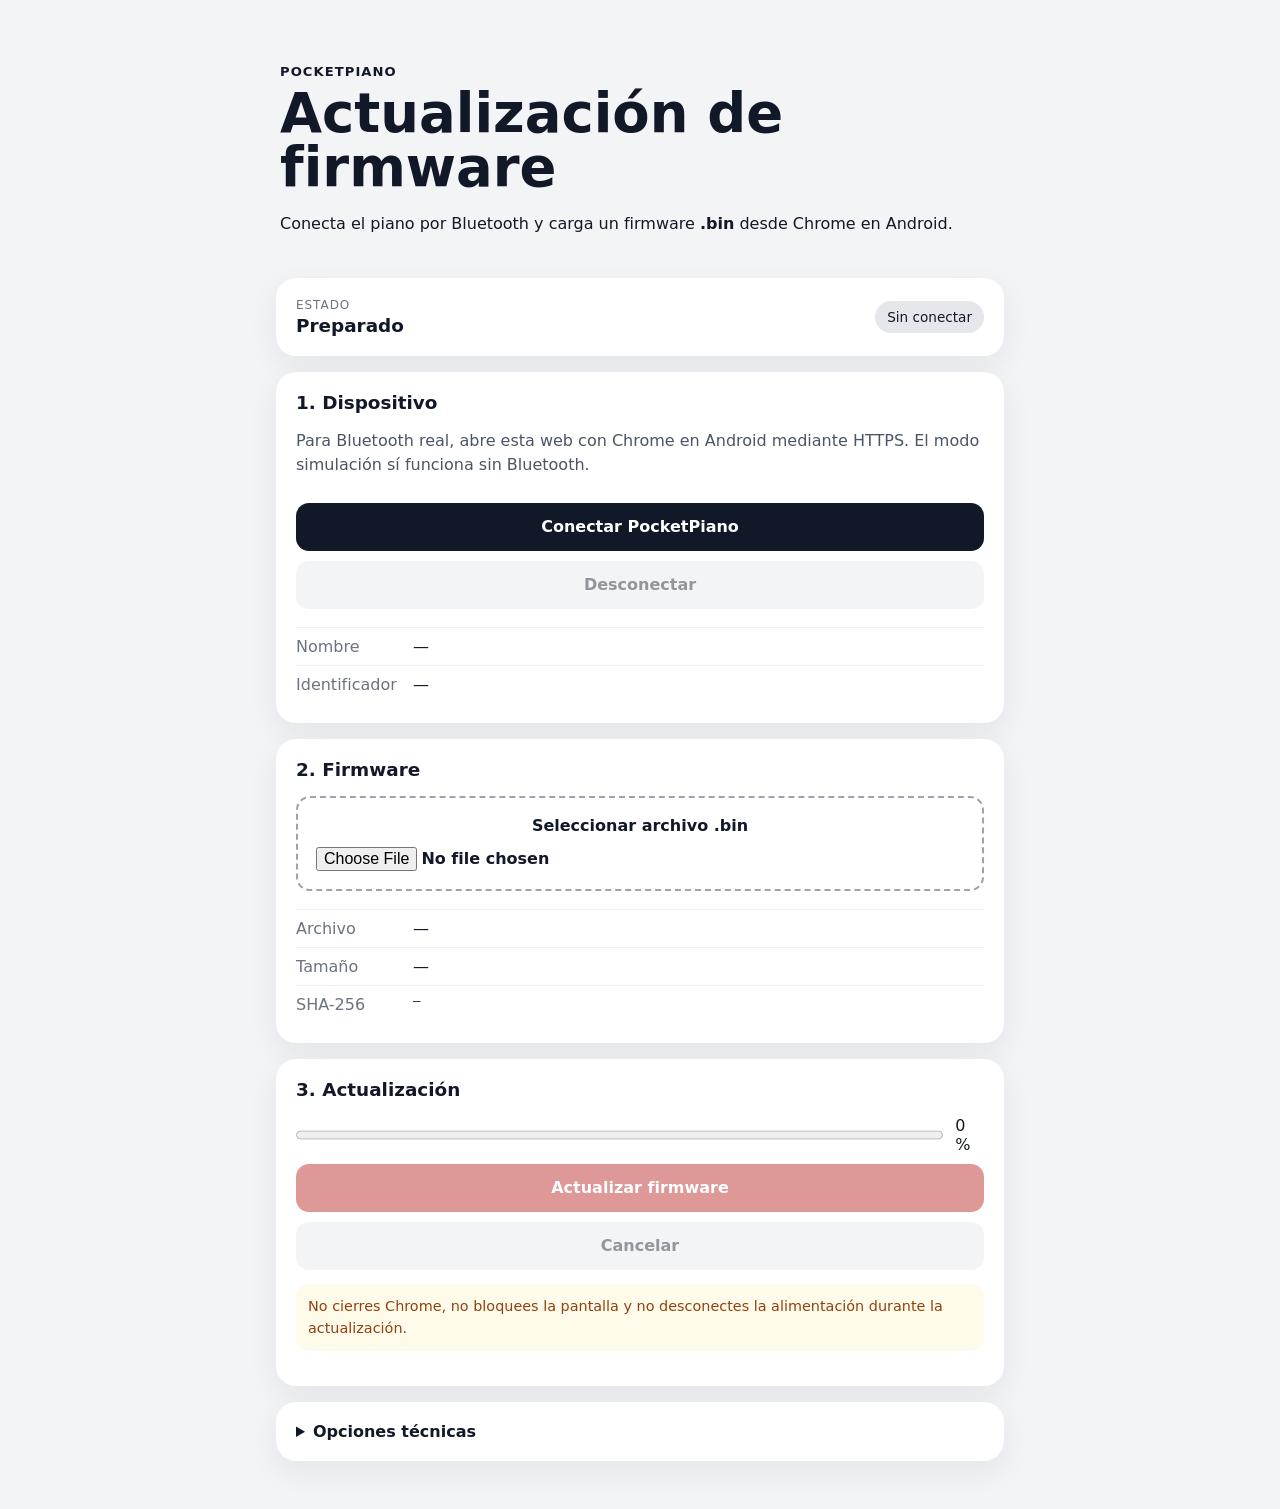
==== index.html @ f6340d03 "Buscar PocketPiano por servicio BLE MIDI y habilitar OTA" ====
<!doctype html>
<html lang="es">
<head>
  <meta charset="utf-8" />
  <meta name="viewport" content="width=device-width, initial-scale=1, viewport-fit=cover" />
  <meta name="theme-color" content="#111827" />
  <title>PocketPiano · Actualización BLE</title>
  <style>
:root { font-family: Inter, system-ui, -apple-system, BlinkMacSystemFont, "Segoe UI", sans-serif; color: #111827; background: #f3f4f6; }
* { box-sizing: border-box; }
body { margin: 0; min-height: 100vh; }
button, input, select { font: inherit; }
.shell { width: min(760px, 100%); margin: auto; padding: 24px 16px 48px; }
.hero { padding: 16px 4px 10px; }
.brand { font-weight: 800; letter-spacing: .08em; text-transform: uppercase; font-size: .82rem; }
h1 { margin: 8px 0; font-size: clamp(2rem, 8vw, 3.4rem); line-height: 1; }
h2 { margin: 0 0 16px; font-size: 1.15rem; }
p { line-height: 1.5; }
.card { background: white; border-radius: 20px; padding: 20px; margin-top: 16px; box-shadow: 0 10px 30px rgba(17,24,39,.07); }
.status-card { display: flex; align-items: center; justify-content: space-between; gap: 16px; }
.eyebrow { display: block; font-size: .75rem; text-transform: uppercase; letter-spacing: .08em; color: #6b7280; }
.status { font-size: 1.15rem; font-weight: 750; margin-top: 3px; }
.badge { padding: 8px 12px; border-radius: 999px; background: #e5e7eb; font-size: .85rem; white-space: nowrap; }
.badge.connected { background: #dcfce7; color: #166534; }
button { width: 100%; min-height: 48px; border: 0; border-radius: 13px; padding: 12px 16px; font-weight: 750; margin-top: 10px; cursor: pointer; }
button:disabled { opacity: .45; cursor: not-allowed; }
.primary { background: #111827; color: white; }
.secondary { background: #e5e7eb; color: #111827; }
.danger { background: #b91c1c; color: white; }
.file-picker { display: block; border: 2px dashed #9ca3af; border-radius: 14px; padding: 18px; text-align: center; font-weight: 700; cursor: pointer; }
.file-picker input { display: block; width: 100%; margin-top: 12px; }
.details { margin: 18px 0 0; }
.details div { display: grid; grid-template-columns: 105px 1fr; gap: 12px; padding: 9px 0; border-top: 1px solid #f0f1f3; }
dt { color: #6b7280; } dd { margin: 0; overflow-wrap: anywhere; }
.mono, .log { font-family: ui-monospace, SFMono-Regular, Menlo, Consolas, monospace; font-size: .78rem; }
.progress-wrap { display: flex; align-items: center; gap: 12px; }
progress { width: 100%; height: 18px; }
.warning { color: #92400e; background: #fffbeb; padding: 12px; border-radius: 12px; font-size: .9rem; }
.hint { color: #4b5563; }
.advanced summary { cursor: pointer; font-weight: 750; }
.advanced label { display: block; margin: 18px 0; }
select { width: 100%; padding: 12px; margin-top: 8px; border: 1px solid #d1d5db; border-radius: 10px; background: white; }
.check { display: flex !important; gap: 10px; align-items: center; }
.log { min-height: 180px; max-height: 340px; overflow: auto; white-space: pre-wrap; background: #111827; color: #d1fae5; padding: 14px; border-radius: 12px; }
@media (min-width: 600px) { .shell { padding-top: 48px; } }

  </style>
</head>
<body>
  <main class="shell">
    <header class="hero">
      <div class="brand">PocketPiano</div>
      <h1>Actualización de firmware</h1>
      <p>Conecta el piano por Bluetooth y carga un firmware <strong>.bin</strong> desde Chrome en Android.</p>
    </header>

    <section class="card status-card" aria-live="polite">
      <div>
        <span class="eyebrow">Estado</span>
        <div id="status" class="status">Preparado</div>
      </div>
      <span id="connectionBadge" class="badge">Sin conectar</span>
    </section>

    <section class="card">
      <h2>1. Dispositivo</h2>
      <p id="compatibility" class="hint"></p>
      <button id="connectBtn" class="primary">Conectar PocketPiano</button>
      <button id="disconnectBtn" class="secondary" disabled>Desconectar</button>
      <dl class="details">
        <div><dt>Nombre</dt><dd id="deviceName">—</dd></div>
        <div><dt>Identificador</dt><dd id="deviceId">—</dd></div>
      </dl>
    </section>

    <section class="card">
      <h2>2. Firmware</h2>
      <label class="file-picker">
        <span>Seleccionar archivo .bin</span>
        <input id="firmwareInput" type="file" accept=".bin,application/octet-stream" />
      </label>
      <dl class="details">
        <div><dt>Archivo</dt><dd id="fileName">—</dd></div>
        <div><dt>Tamaño</dt><dd id="fileSize">—</dd></div>
        <div><dt>SHA-256</dt><dd id="fileHash" class="mono">—</dd></div>
      </dl>
    </section>

    <section class="card">
      <h2>3. Actualización</h2>
      <div class="progress-wrap">
        <progress id="progress" value="0" max="100"></progress>
        <span id="progressText">0 %</span>
      </div>
      <button id="updateBtn" class="danger" disabled>Actualizar firmware</button>
      <button id="cancelBtn" class="secondary" disabled>Cancelar</button>
      <p class="warning">No cierres Chrome, no bloquees la pantalla y no desconectes la alimentación durante la actualización.</p>
    </section>

    <details class="card advanced">
      <summary>Opciones técnicas</summary>
      <label>
        Tamaño de escritura BLE
        <select id="packetSize">
          <option value="463" selected>463 bytes (como la APK con MTU ampliado)</option>
          <option value="20">20 bytes (máxima compatibilidad)</option>
        </select>
      </label>
      <label class="check"><input id="demoMode" type="checkbox" /> Modo simulación, sin PocketPiano</label>
      <button id="downloadLogBtn" class="secondary">Descargar registro</button>
      <pre id="log" class="log" tabindex="0"></pre>
    </details>
  </main>

  <script>
'use strict';

const UUID = {
  midi: '03b80e5a-ede8-4b33-a751-6ce34ec4c700',
  service: '00008018-0000-1000-8000-00805f9b34fb',
  firmware: '00008020-0000-1000-8000-00805f9b34fb',
  progress: '00008021-0000-1000-8000-00805f9b34fb',
  command: '00008022-0000-1000-8000-00805f9b34fb',
  customer: '00008023-0000-1000-8000-00805f9b34fb'
};

const COMMAND = { START: 1, END: 2, ACK: 3 };
const SECTOR_SIZE = 4096;

const el = Object.fromEntries([...document.querySelectorAll('[id]')].map(node => [node.id, node]));
let device = null;
let server = null;
let chars = {};
let firmwareFile = null;
let firmwareBytes = null;
let abortRequested = false;
let running = false;
let commandWaiter = null;
let sectorWaiter = null;
let logLines = [];

function log(message, data) {
  const line = `${new Date().toISOString()}  ${message}${data === undefined ? '' : ` ${JSON.stringify(data)}`}`;
  logLines.push(line);
  el.log.textContent = logLines.join('\n');
  el.log.scrollTop = el.log.scrollHeight;
}

function setStatus(text) { el.status.textContent = text; log(text); }
function formatBytes(n) { return new Intl.NumberFormat('es-ES', { style: 'unit', unit: 'byte', unitDisplay: 'short' }).format(n); }
function setProgress(value) {
  const safe = Math.max(0, Math.min(100, Math.round(value)));
  el.progress.value = safe;
  el.progressText.textContent = `${safe} %`;
}
function updateControls() {
  const connected = Boolean(server?.connected) || el.demoMode.checked;
  el.connectionBadge.textContent = connected ? (el.demoMode.checked ? 'Simulación' : 'Conectado') : 'Sin conectar';
  el.connectionBadge.classList.toggle('connected', connected);
  el.disconnectBtn.disabled = !server?.connected || running;
  el.connectBtn.disabled = running;
  el.firmwareInput.disabled = running;
  el.packetSize.disabled = running;
  el.demoMode.disabled = running;
  el.updateBtn.disabled = running || !connected || !firmwareBytes;
  el.cancelBtn.disabled = !running;
}

function crc16(bytes, start = 0, end = bytes.length) {
  let crc = 0;
  for (let i = start; i < end; i++) {
    crc ^= bytes[i] << 8;
    for (let bit = 0; bit < 8; bit++) crc = (crc & 0x8000) ? ((crc << 1) ^ 0x1021) & 0xffff : (crc << 1) & 0xffff;
  }
  return crc;
}

function commandPacket(id, payload = new Uint8Array()) {
  if (payload.length > 16) throw new Error('Payload de comando demasiado largo');
  const packet = new Uint8Array(20);
  packet[0] = id & 0xff;
  packet[1] = (id >>> 8) & 0xff;
  packet.set(payload, 2);
  const crc = crc16(packet, 0, 18);
  packet[18] = crc & 0xff;
  packet[19] = (crc >>> 8) & 0xff;
  return packet;
}

function uint16LE(data, offset) { return data.getUint16(offset, true); }

function commandNotification(event) {
  const data = event.target.value;
  if (data.byteLength < 6) return log('Notificación de comando demasiado corta');
  const responseId = uint16LE(data, 0);
  const commandId = uint16LE(data, 2);
  const status = uint16LE(data, 4);
  log('ACK comando', { responseId, commandId, status });
  if (responseId === COMMAND.ACK && commandWaiter) {
    const waiter = commandWaiter;
    commandWaiter = null;
    waiter.resolve({ commandId, status });
  }
}

function firmwareNotification(event) {
  const data = event.target.value;
  if (data.byteLength < 4) return log('ACK de sector demasiado corto');
  const index = uint16LE(data, 0);
  const status = uint16LE(data, 2);
  log('ACK sector', { index, status });
  if (sectorWaiter) {
    const waiter = sectorWaiter;
    sectorWaiter = null;
    waiter.resolve({ index, status });
  }
}

function progressNotification(event) {
  const bytes = new Uint8Array(event.target.value.buffer, event.target.value.byteOffset, event.target.value.byteLength);
  log('Progreso del dispositivo', [...bytes]);
}

function customerNotification(event) {
  const bytes = new Uint8Array(event.target.value.buffer, event.target.value.byteOffset, event.target.value.byteLength);
  log('Canal auxiliar', [...bytes]);
}

function waitFor(kind, timeoutMs = 15000) {
  return new Promise((resolve, reject) => {
    const timer = setTimeout(() => {
      if (kind === 'command') commandWaiter = null; else sectorWaiter = null;
      reject(new Error(`Tiempo agotado esperando ACK de ${kind}`));
    }, timeoutMs);
    const wrapped = { resolve: value => { clearTimeout(timer); resolve(value); }, reject };
    if (kind === 'command') commandWaiter = wrapped; else sectorWaiter = wrapped;
  });
}

async function writeWithResponse(characteristic, bytes) {
  if (abortRequested) throw new DOMException('Actualización cancelada', 'AbortError');
  if (characteristic.writeValueWithResponse) return characteristic.writeValueWithResponse(bytes);
  return characteristic.writeValue(bytes);
}

async function connect() {
  if (el.demoMode.checked) { setStatus('Modo simulación activado'); updateControls(); return; }
  if (!navigator.bluetooth) throw new Error('Este navegador no admite Web Bluetooth. Usa Chrome en Android mediante HTTPS.');
  setStatus('Selecciona el PocketPiano…');
  device = await navigator.bluetooth.requestDevice({
    filters: [{ services: [UUID.midi] }],
    optionalServices: [UUID.service]
  });
  device.addEventListener('gattserverdisconnected', onDisconnected);
  setStatus('Conectando por Bluetooth…');
  server = await device.gatt.connect();
  const service = await server.getPrimaryService(UUID.service);
  chars.firmware = await service.getCharacteristic(UUID.firmware);
  chars.progress = await service.getCharacteristic(UUID.progress);
  chars.command = await service.getCharacteristic(UUID.command);
  chars.customer = await service.getCharacteristic(UUID.customer);

  await chars.firmware.startNotifications();
  await chars.progress.startNotifications();
  await chars.command.startNotifications();
  await chars.customer.startNotifications();
  chars.firmware.addEventListener('characteristicvaluechanged', firmwareNotification);
  chars.progress.addEventListener('characteristicvaluechanged', progressNotification);
  chars.command.addEventListener('characteristicvaluechanged', commandNotification);
  chars.customer.addEventListener('characteristicvaluechanged', customerNotification);

  el.deviceName.textContent = device.name || 'PocketPiano sin nombre';
  el.deviceId.textContent = device.id || '—';
  setStatus('PocketPiano conectado');
  updateControls();
}

function onDisconnected() {
  server = null; chars = {};
  if (running) setStatus('Bluetooth desconectado durante la actualización'); else setStatus('PocketPiano desconectado');
  updateControls();
}

function disconnect() {
  if (device?.gatt?.connected) device.gatt.disconnect();
  onDisconnected();
}

async function loadFirmware(file) {
  firmwareFile = file || null;
  firmwareBytes = file ? new Uint8Array(await file.arrayBuffer()) : null;
  el.fileName.textContent = file?.name || '—';
  el.fileSize.textContent = file ? formatBytes(file.size) : '—';
  el.fileHash.textContent = 'Calculando…';
  if (firmwareBytes) {
    const hash = await crypto.subtle.digest('SHA-256', firmwareBytes);
    el.fileHash.textContent = [...new Uint8Array(hash)].map(x => x.toString(16).padStart(2, '0')).join('');
    log('Firmware cargado', { name: file.name, size: file.size });
  } else el.fileHash.textContent = '—';
  updateControls();
}

function buildSectorPackets(sector, sectorIndex, packetSize) {
  const dataSize = packetSize - 3;
  if (dataSize <= 0) throw new Error('Tamaño de paquete BLE inválido');
  const packets = [];
  let packetIndex = 0;
  for (let offset = 0; offset < sector.length; offset += dataSize) {
    const chunk = sector.subarray(offset, Math.min(offset + dataSize, sector.length));
    const isLast = offset + chunk.length >= sector.length;
    const packet = new Uint8Array(3 + chunk.length + (isLast ? 2 : 0));
    packet[0] = sectorIndex & 0xff;
    packet[1] = (sectorIndex >>> 8) & 0xff;
    packet[2] = isLast ? 0xff : packetIndex & 0xff;
    packet.set(chunk, 3);
    if (isLast) {
      const crc = crc16(sector);
      packet[packet.length - 2] = crc & 0xff;
      packet[packet.length - 1] = (crc >>> 8) & 0xff;
    }
    packets.push(packet);
    packetIndex++;
  }
  return packets;
}

async function sendCommand(id, payload) {
  if (el.demoMode.checked) { await delay(250); return { commandId: id, status: 0 }; }
  const pending = waitFor('command');
  await writeWithResponse(chars.command, commandPacket(id, payload));
  const ack = await pending;
  if (ack.commandId !== id) throw new Error(`ACK de comando inesperado: ${ack.commandId}`);
  if (ack.status !== 0) throw new Error(`El PocketPiano rechazó el comando ${id}, estado ${ack.status}`);
  return ack;
}

async function sendSector(sector, index, packetSize) {
  const packets = buildSectorPackets(sector, index, packetSize);
  log('Enviando sector', { index, bytes: sector.length, packets: packets.length });
  if (el.demoMode.checked) { for (const _ of packets) await delay(2); return { index, status: 0 }; }
  const pending = waitFor('sector', 30000);
  for (const packet of packets) await writeWithResponse(chars.firmware, packet);
  return pending;
}

function delay(ms) { return new Promise(resolve => setTimeout(resolve, ms)); }

async function updateFirmware() {
  if (!firmwareBytes) throw new Error('Selecciona un firmware .bin');
  if (!el.demoMode.checked && !server?.connected) throw new Error('Conecta primero el PocketPiano');
  running = true; abortRequested = false; setProgress(0); updateControls();
  const packetSize = Number(el.packetSize.value);
  const totalSectors = Math.ceil(firmwareBytes.length / SECTOR_SIZE);
  try {
    setStatus('Iniciando actualización…');
    const sizePayload = new Uint8Array(4);
    new DataView(sizePayload.buffer).setUint32(0, firmwareBytes.length, true);
    await sendCommand(COMMAND.START, sizePayload);

    for (let index = 0; index < totalSectors; index++) {
      if (abortRequested) throw new DOMException('Actualización cancelada', 'AbortError');
      const sector = firmwareBytes.subarray(index * SECTOR_SIZE, Math.min((index + 1) * SECTOR_SIZE, firmwareBytes.length));
      setStatus(`Enviando sector ${index + 1} de ${totalSectors}…`);
      const ack = await sendSector(sector, index, packetSize);
      if (ack.index !== index) throw new Error(`Índice ACK incorrecto: recibido ${ack.index}, esperado ${index}`);
      if (ack.status !== 0) {
        const messages = { 1: 'CRC incorrecto', 2: 'índice de sector incorrecto', 3: 'longitud de datos incorrecta' };
        throw new Error(`Error de sector ${index}: ${messages[ack.status] || `estado ${ack.status}`}`);
      }
      setProgress(((index + 1) * 100) / totalSectors);
    }

    setStatus('Finalizando actualización…');
    await sendCommand(COMMAND.END, new Uint8Array());
    setProgress(100);
    setStatus('Actualización completada correctamente');
  } catch (error) {
    if (error.name === 'AbortError') setStatus('Actualización cancelada');
    else {
      setStatus(`Error: ${error.message}`);
      log('ERROR', { name: error.name, message: error.message, stack: error.stack });
      if (packetSize === 463 && /length|GATT|write|NotSupported/i.test(error.message)) {
        log('Sugerencia: repite con 20 bytes en Opciones técnicas. Web Bluetooth no permite solicitar MTU explícitamente.');
      }
    }
  } finally {
    running = false; abortRequested = false; commandWaiter = null; sectorWaiter = null; updateControls();
  }
}

function downloadLog() {
  const blob = new Blob([logLines.join('\n')], { type: 'text/plain;charset=utf-8' });
  const a = document.createElement('a'); a.href = URL.createObjectURL(blob); a.download = `pocketpiano-ota-${Date.now()}.log`; a.click(); URL.revokeObjectURL(a.href);
}

el.connectBtn.addEventListener('click', () => connect().catch(error => { setStatus(`Error de conexión: ${error.message}`); updateControls(); }));
el.disconnectBtn.addEventListener('click', disconnect);
el.firmwareInput.addEventListener('change', event => loadFirmware(event.target.files?.[0]).catch(error => setStatus(`Error de archivo: ${error.message}`)));
el.updateBtn.addEventListener('click', updateFirmware);
el.cancelBtn.addEventListener('click', () => { abortRequested = true; setStatus('Cancelando…'); });
el.demoMode.addEventListener('change', () => { if (el.demoMode.checked) disconnect(); setStatus(el.demoMode.checked ? 'Modo simulación activado' : 'Preparado'); updateControls(); });
el.downloadLogBtn.addEventListener('click', downloadLog);

const secure = location.protocol === 'https:' || ['localhost', '127.0.0.1'].includes(location.hostname);
el.compatibility.textContent = navigator.bluetooth && secure
  ? 'Web Bluetooth disponible en este navegador.'
  : 'Para Bluetooth real, abre esta web con Chrome en Android mediante HTTPS. El modo simulación sí funciona sin Bluetooth.';

log('Aplicación iniciada', { webBluetooth: Boolean(navigator.bluetooth), secureContext: window.isSecureContext });
updateControls();

  </script>
</body>
</html>
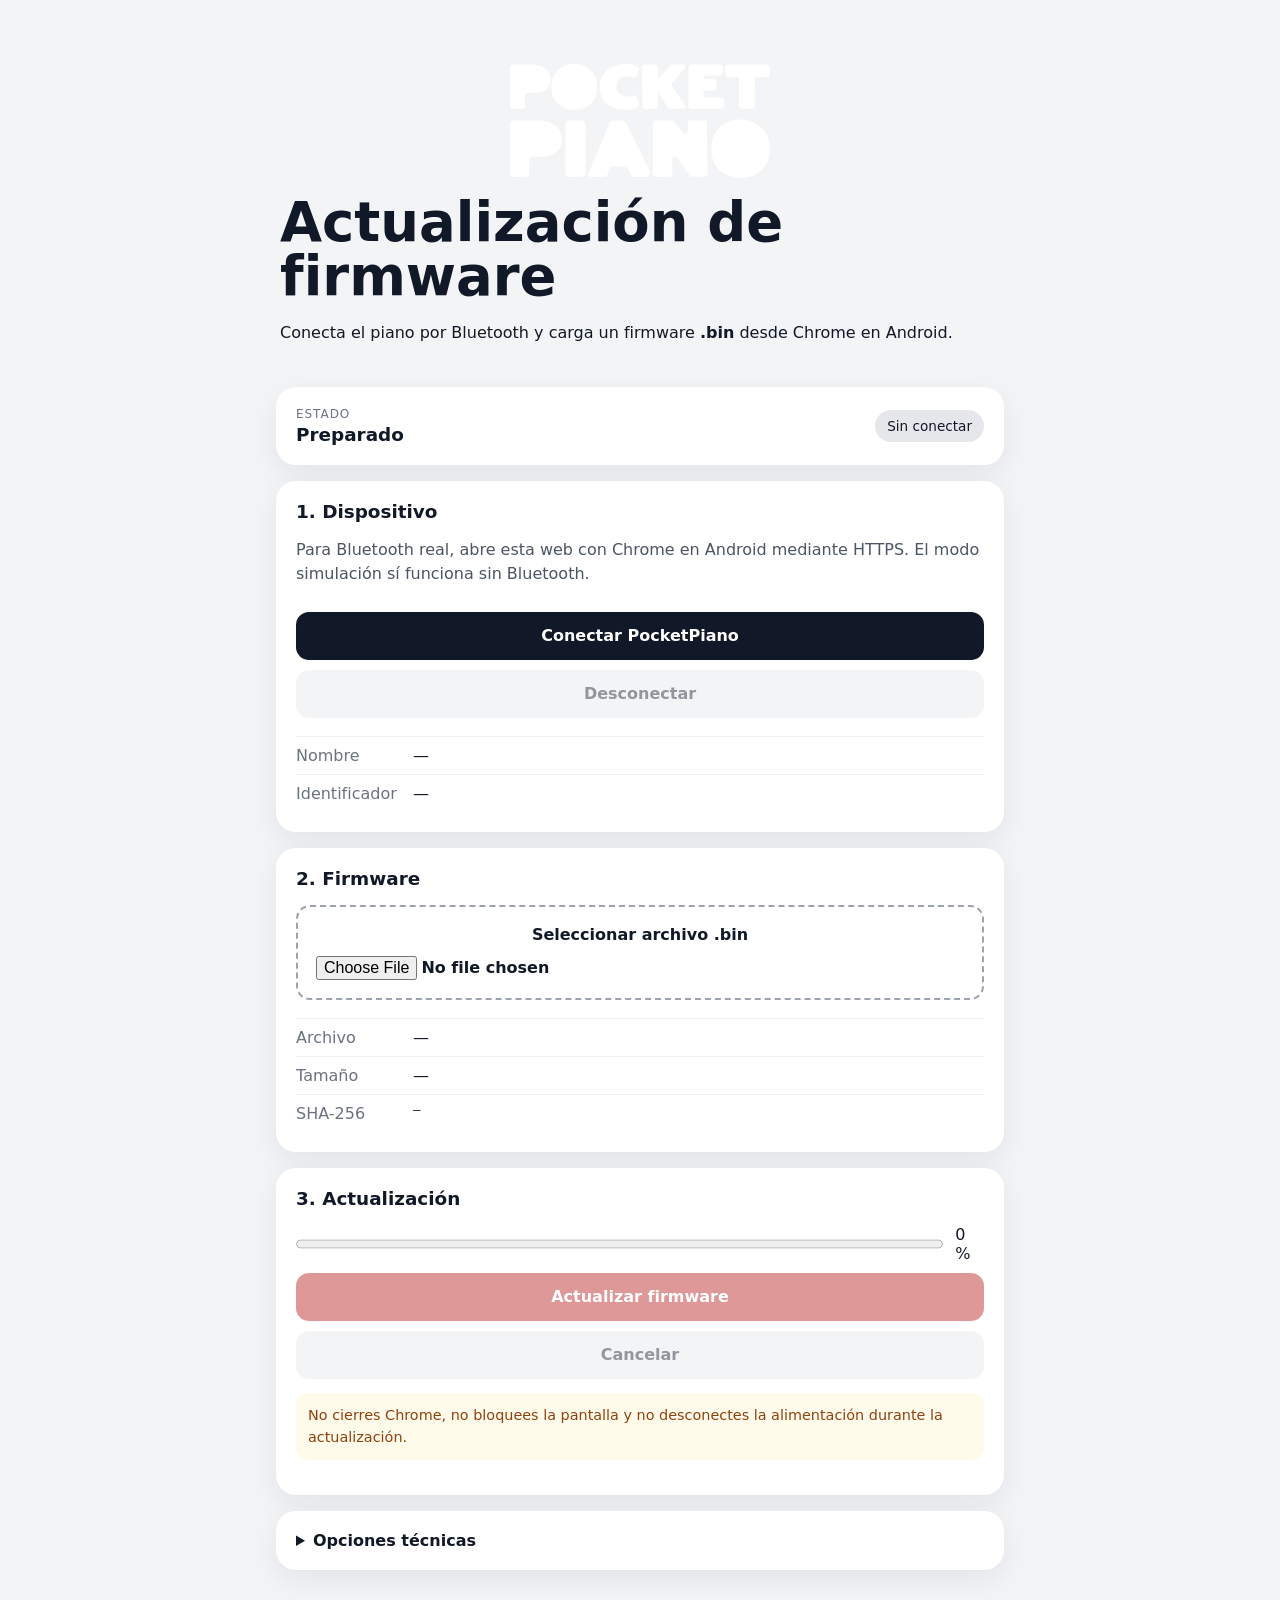
==== commit 6a9fc7d2: "Replace PocketPiano text with responsive logo" ====
--- a/index.html
+++ b/index.html
@@ -12,7 +12,18 @@
 button, input, select { font: inherit; }
 .shell { width: min(760px, 100%); margin: auto; padding: 24px 16px 48px; }
 .hero { padding: 16px 4px 10px; }
-.brand { font-weight: 800; letter-spacing: .08em; text-transform: uppercase; font-size: .82rem; }
+.brand {
+  display: flex;
+  justify-content: center;
+  align-items: center;
+  margin-bottom: 18px;
+}
+.brand-logo {
+  width: 260px;
+  max-width: 90%;
+  height: auto;
+  display: block;
+}
 h1 { margin: 8px 0; font-size: clamp(2rem, 8vw, 3.4rem); line-height: 1; }
 h2 { margin: 0 0 16px; font-size: 1.15rem; }
 p { line-height: 1.5; }
@@ -49,7 +60,9 @@
 <body>
   <main class="shell">
     <header class="hero">
-      <div class="brand">PocketPiano</div>
+      <div class="brand">
+      <img src="pocketpiano-logo.svg" alt="PocketPiano" class="brand-logo" />
+    </div>
       <h1>Actualización de firmware</h1>
       <p>Conecta el piano por Bluetooth y carga un firmware <strong>.bin</strong> desde Chrome en Android.</p>
     </header>
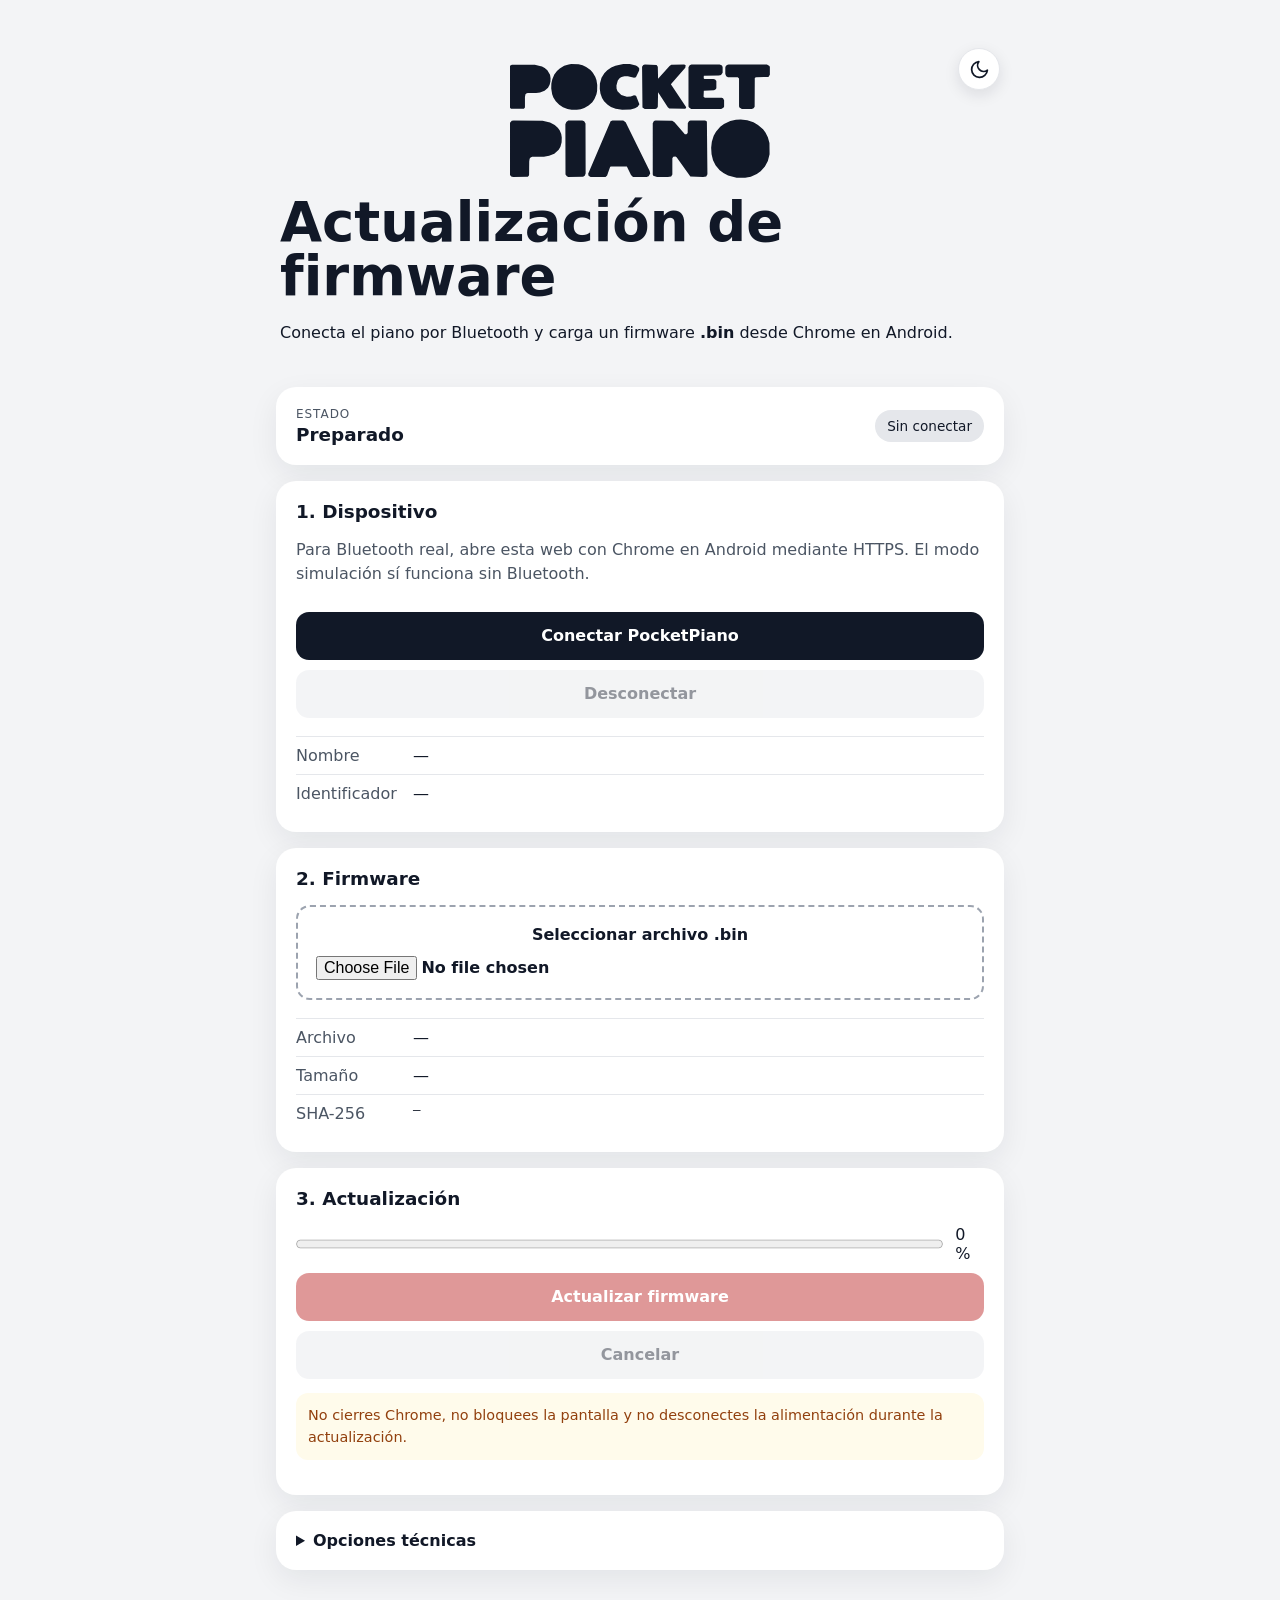
==== commit b8000b71: "Add accessible light and dark theme toggle" ====
--- a/index.html
+++ b/index.html
@@ -3,75 +3,90 @@
 <head>
   <meta charset="utf-8" />
   <meta name="viewport" content="width=device-width, initial-scale=1, viewport-fit=cover" />
-  <meta name="theme-color" content="#111827" />
+  <meta name="theme-color" content="#f3f4f6" />
   <title>PocketPiano · Actualización BLE</title>
+  <script>
+    (() => {
+      const saved = localStorage.getItem('pocketpiano-theme');
+      const system = matchMedia('(prefers-color-scheme: dark)').matches ? 'dark' : 'light';
+      document.documentElement.dataset.theme = saved || system;
+    })();
+  </script>
   <style>
-:root { font-family: Inter, system-ui, -apple-system, BlinkMacSystemFont, "Segoe UI", sans-serif; color: #111827; background: #f3f4f6; }
-* { box-sizing: border-box; }
-body { margin: 0; min-height: 100vh; }
-button, input, select { font: inherit; }
-.shell { width: min(760px, 100%); margin: auto; padding: 24px 16px 48px; }
-.hero { padding: 16px 4px 10px; }
-.brand {
-  display: flex;
-  justify-content: center;
-  align-items: center;
-  margin-bottom: 18px;
+:root {
+  font-family: Inter, system-ui, -apple-system, BlinkMacSystemFont, "Segoe UI", sans-serif;
+  --page-bg:#f3f4f6; --surface:#fff; --text:#111827; --muted:#4b5563; --border:#e5e7eb;
+  --secondary-bg:#e5e7eb; --secondary-text:#111827; --toggle-bg:#fff; --toggle-hover:#f8fafc;
+  color-scheme:light; color:var(--text); background:var(--page-bg);
 }
-.brand-logo {
-  width: 260px;
-  max-width: 90%;
-  height: auto;
-  display: block;
+:root[data-theme="dark"] {
+  --page-bg:#0f172a; --surface:#1e293b; --text:#f8fafc; --muted:#cbd5e1; --border:#334155;
+  --secondary-bg:#334155; --secondary-text:#f8fafc; --toggle-bg:#1e293b; --toggle-hover:#334155;
+  color-scheme:dark;
 }
-h1 { margin: 8px 0; font-size: clamp(2rem, 8vw, 3.4rem); line-height: 1; }
-h2 { margin: 0 0 16px; font-size: 1.15rem; }
-p { line-height: 1.5; }
-.card { background: white; border-radius: 20px; padding: 20px; margin-top: 16px; box-shadow: 0 10px 30px rgba(17,24,39,.07); }
-.status-card { display: flex; align-items: center; justify-content: space-between; gap: 16px; }
-.eyebrow { display: block; font-size: .75rem; text-transform: uppercase; letter-spacing: .08em; color: #6b7280; }
-.status { font-size: 1.15rem; font-weight: 750; margin-top: 3px; }
-.badge { padding: 8px 12px; border-radius: 999px; background: #e5e7eb; font-size: .85rem; white-space: nowrap; }
-.badge.connected { background: #dcfce7; color: #166534; }
-button { width: 100%; min-height: 48px; border: 0; border-radius: 13px; padding: 12px 16px; font-weight: 750; margin-top: 10px; cursor: pointer; }
-button:disabled { opacity: .45; cursor: not-allowed; }
-.primary { background: #111827; color: white; }
-.secondary { background: #e5e7eb; color: #111827; }
-.danger { background: #b91c1c; color: white; }
-.file-picker { display: block; border: 2px dashed #9ca3af; border-radius: 14px; padding: 18px; text-align: center; font-weight: 700; cursor: pointer; }
-.file-picker input { display: block; width: 100%; margin-top: 12px; }
-.details { margin: 18px 0 0; }
-.details div { display: grid; grid-template-columns: 105px 1fr; gap: 12px; padding: 9px 0; border-top: 1px solid #f0f1f3; }
-dt { color: #6b7280; } dd { margin: 0; overflow-wrap: anywhere; }
-.mono, .log { font-family: ui-monospace, SFMono-Regular, Menlo, Consolas, monospace; font-size: .78rem; }
-.progress-wrap { display: flex; align-items: center; gap: 12px; }
-progress { width: 100%; height: 18px; }
-.warning { color: #92400e; background: #fffbeb; padding: 12px; border-radius: 12px; font-size: .9rem; }
-.hint { color: #4b5563; }
-.advanced summary { cursor: pointer; font-weight: 750; }
-.advanced label { display: block; margin: 18px 0; }
-select { width: 100%; padding: 12px; margin-top: 8px; border: 1px solid #d1d5db; border-radius: 10px; background: white; }
-.check { display: flex !important; gap: 10px; align-items: center; }
-.log { min-height: 180px; max-height: 340px; overflow: auto; white-space: pre-wrap; background: #111827; color: #d1fae5; padding: 14px; border-radius: 12px; }
-@media (min-width: 600px) { .shell { padding-top: 48px; } }
-
+* { box-sizing:border-box; }
+html, body { background:var(--page-bg); color:var(--text); transition:background-color .2s ease,color .2s ease; }
+body { margin:0; min-height:100vh; }
+button,input,select { font:inherit; }
+.shell { width:min(760px,100%); margin:auto; padding:24px 16px 48px; }
+.hero { position:relative; padding:16px 4px 10px; }
+.brand { display:flex; justify-content:center; align-items:center; margin-bottom:18px; }
+.brand-logo { width:260px; max-width:90%; height:auto; display:block; transition:filter .2s ease; }
+:root[data-theme="dark"] .brand-logo { filter:invert(1); }
+h1 { margin:8px 0; font-size:clamp(2rem,8vw,3.4rem); line-height:1; }
+h2 { margin:0 0 16px; font-size:1.15rem; }
+p { line-height:1.5; }
+.card { background:var(--surface); color:var(--text); border-radius:20px; padding:20px; margin-top:16px; box-shadow:0 10px 30px rgba(17,24,39,.07); transition:background-color .2s ease,color .2s ease; }
+.status-card { display:flex; align-items:center; justify-content:space-between; gap:16px; }
+.eyebrow { display:block; font-size:.75rem; text-transform:uppercase; letter-spacing:.08em; color:var(--muted); }
+.status { font-size:1.15rem; font-weight:750; margin-top:3px; }
+.badge { padding:8px 12px; border-radius:999px; background:#e5e7eb; color:#111827; font-size:.85rem; white-space:nowrap; }
+.badge.connected { background:#dcfce7; color:#166534; }
+button { width:100%; min-height:48px; border:0; border-radius:13px; padding:12px 16px; font-weight:750; margin-top:10px; cursor:pointer; }
+button:disabled { opacity:.45; cursor:not-allowed; }
+.primary { background:#111827; color:white; }
+.secondary { background:var(--secondary-bg); color:var(--secondary-text); }
+.danger { background:#b91c1c; color:white; }
+.file-picker { display:block; border:2px dashed #9ca3af; border-radius:14px; padding:18px; text-align:center; font-weight:700; cursor:pointer; }
+.file-picker input { display:block; width:100%; margin-top:12px; }
+.details { margin:18px 0 0; }
+.details div { display:grid; grid-template-columns:105px 1fr; gap:12px; padding:9px 0; border-top:1px solid var(--border); }
+dt,.hint { color:var(--muted); }
+dd { margin:0; overflow-wrap:anywhere; }
+.mono,.log { font-family:ui-monospace,SFMono-Regular,Menlo,Consolas,monospace; font-size:.78rem; }
+.progress-wrap { display:flex; align-items:center; gap:12px; }
+progress { width:100%; height:18px; }
+.warning { color:#92400e; background:#fffbeb; padding:12px; border-radius:12px; font-size:.9rem; }
+.advanced summary { cursor:pointer; font-weight:750; }
+.advanced label { display:block; margin:18px 0; }
+select { width:100%; padding:12px; margin-top:8px; border:1px solid var(--border); border-radius:10px; background:var(--surface); color:var(--text); }
+.check { display:flex !important; gap:10px; align-items:center; }
+.log { min-height:180px; max-height:340px; overflow:auto; white-space:pre-wrap; background:#111827; color:#d1fae5; padding:14px; border-radius:12px; }
+.theme-toggle { position:absolute; top:0; right:4px; width:42px; min-height:42px; height:42px; margin:0; padding:0; border:1px solid var(--border); border-radius:50%; display:grid; place-items:center; background:var(--toggle-bg); color:var(--text); box-shadow:0 5px 15px rgba(15,23,42,.10); transition:background-color .2s ease,transform .2s ease,border-color .2s ease; }
+.theme-toggle:hover { background:var(--toggle-hover); transform:translateY(-1px); }
+.theme-toggle:focus-visible { outline:3px solid #60a5fa; outline-offset:3px; }
+.theme-toggle svg { width:21px; height:21px; fill:none; stroke:currentColor; stroke-width:2; stroke-linecap:round; stroke-linejoin:round; }
+.theme-toggle .icon-sun { display:none; }
+:root[data-theme="dark"] .theme-toggle .icon-moon { display:none; }
+:root[data-theme="dark"] .theme-toggle .icon-sun { display:block; }
+@media (min-width:600px) { .shell { padding-top:48px; } }
+@media (max-width:420px) { .brand-logo { width:220px; } .theme-toggle { right:0; } }
   </style>
 </head>
 <body>
   <main class="shell">
     <header class="hero">
-      <div class="brand">
-      <img src="pocketpiano-logo.svg" alt="PocketPiano" class="brand-logo" />
-    </div>
+      <button id="themeToggle" class="theme-toggle" type="button" aria-label="Activar tema oscuro" title="Cambiar tema">
+        <svg class="icon-moon" viewBox="0 0 24 24" aria-hidden="true"><path d="M21 12.79A9 9 0 1 1 11.21 3 7 7 0 0 0 21 12.79Z"/></svg>
+        <svg class="icon-sun" viewBox="0 0 24 24" aria-hidden="true"><circle cx="12" cy="12" r="4"/><path d="M12 2v2M12 20v2M4.93 4.93l1.42 1.42M17.66 17.66l1.41 1.41M2 12h2M20 12h2M4.93 19.07l1.42-1.42M17.66 6.34l1.41-1.41"/></svg>
+      </button>
+      <div class="brand"><img src="pocketpiano-logo.svg" alt="PocketPiano" class="brand-logo" /></div>
       <h1>Actualización de firmware</h1>
       <p>Conecta el piano por Bluetooth y carga un firmware <strong>.bin</strong> desde Chrome en Android.</p>
     </header>
 
     <section class="card status-card" aria-live="polite">
-      <div>
-        <span class="eyebrow">Estado</span>
-        <div id="status" class="status">Preparado</div>
-      </div>
+      <div><span class="eyebrow">Estado</span><div id="status" class="status">Preparado</div></div>
       <span id="connectionBadge" class="badge">Sin conectar</span>
     </section>
 
@@ -80,31 +95,18 @@
       <p id="compatibility" class="hint"></p>
       <button id="connectBtn" class="primary">Conectar PocketPiano</button>
       <button id="disconnectBtn" class="secondary" disabled>Desconectar</button>
-      <dl class="details">
-        <div><dt>Nombre</dt><dd id="deviceName">—</dd></div>
-        <div><dt>Identificador</dt><dd id="deviceId">—</dd></div>
-      </dl>
+      <dl class="details"><div><dt>Nombre</dt><dd id="deviceName">—</dd></div><div><dt>Identificador</dt><dd id="deviceId">—</dd></div></dl>
     </section>
 
     <section class="card">
       <h2>2. Firmware</h2>
-      <label class="file-picker">
-        <span>Seleccionar archivo .bin</span>
-        <input id="firmwareInput" type="file" accept=".bin,application/octet-stream" />
-      </label>
-      <dl class="details">
-        <div><dt>Archivo</dt><dd id="fileName">—</dd></div>
-        <div><dt>Tamaño</dt><dd id="fileSize">—</dd></div>
-        <div><dt>SHA-256</dt><dd id="fileHash" class="mono">—</dd></div>
-      </dl>
+      <label class="file-picker"><span>Seleccionar archivo .bin</span><input id="firmwareInput" type="file" accept=".bin,application/octet-stream" /></label>
+      <dl class="details"><div><dt>Archivo</dt><dd id="fileName">—</dd></div><div><dt>Tamaño</dt><dd id="fileSize">—</dd></div><div><dt>SHA-256</dt><dd id="fileHash" class="mono">—</dd></div></dl>
     </section>
 
     <section class="card">
       <h2>3. Actualización</h2>
-      <div class="progress-wrap">
-        <progress id="progress" value="0" max="100"></progress>
-        <span id="progressText">0 %</span>
-      </div>
+      <div class="progress-wrap"><progress id="progress" value="0" max="100"></progress><span id="progressText">0 %</span></div>
       <button id="updateBtn" class="danger" disabled>Actualizar firmware</button>
       <button id="cancelBtn" class="secondary" disabled>Cancelar</button>
       <p class="warning">No cierres Chrome, no bloquees la pantalla y no desconectes la alimentación durante la actualización.</p>
@@ -112,13 +114,7 @@
 
     <details class="card advanced">
       <summary>Opciones técnicas</summary>
-      <label>
-        Tamaño de escritura BLE
-        <select id="packetSize">
-          <option value="463" selected>463 bytes (como la APK con MTU ampliado)</option>
-          <option value="20">20 bytes (máxima compatibilidad)</option>
-        </select>
-      </label>
+      <label>Tamaño de escritura BLE<select id="packetSize"><option value="463" selected>463 bytes (como la APK con MTU ampliado)</option><option value="20">20 bytes (máxima compatibilidad)</option></select></label>
       <label class="check"><input id="demoMode" type="checkbox" /> Modo simulación, sin PocketPiano</label>
       <button id="downloadLogBtn" class="secondary">Descargar registro</button>
       <pre id="log" class="log" tabindex="0"></pre>
@@ -129,299 +125,63 @@
 'use strict';
 
 const UUID = {
-  midi: '03b80e5a-ede8-4b33-a751-6ce34ec4c700',
-  service: '00008018-0000-1000-8000-00805f9b34fb',
-  firmware: '00008020-0000-1000-8000-00805f9b34fb',
-  progress: '00008021-0000-1000-8000-00805f9b34fb',
-  command: '00008022-0000-1000-8000-00805f9b34fb',
-  customer: '00008023-0000-1000-8000-00805f9b34fb'
+  midi:'03b80e5a-ede8-4b33-a751-6ce34ec4c700',
+  service:'00008018-0000-1000-8000-00805f9b34fb',
+  firmware:'00008020-0000-1000-8000-00805f9b34fb',
+  progress:'00008021-0000-1000-8000-00805f9b34fb',
+  command:'00008022-0000-1000-8000-00805f9b34fb',
+  customer:'00008023-0000-1000-8000-00805f9b34fb'
 };
+const COMMAND={START:1,END:2,ACK:3};
+const SECTOR_SIZE=4096;
+const el=Object.fromEntries([...document.querySelectorAll('[id]')].map(node=>[node.id,node]));
 
-const COMMAND = { START: 1, END: 2, ACK: 3 };
-const SECTOR_SIZE = 4096;
+function applyTheme(theme,save=true){
+  document.documentElement.dataset.theme=theme;
+  const dark=theme==='dark';
+  el.themeToggle.setAttribute('aria-label',dark?'Activar tema claro':'Activar tema oscuro');
+  document.querySelector('meta[name="theme-color"]').setAttribute('content',dark?'#0f172a':'#f3f4f6');
+  if(save)localStorage.setItem('pocketpiano-theme',theme);
+}
+applyTheme(document.documentElement.dataset.theme||'light',false);
+el.themeToggle.addEventListener('click',()=>applyTheme(document.documentElement.dataset.theme==='dark'?'light':'dark'));
 
-const el = Object.fromEntries([...document.querySelectorAll('[id]')].map(node => [node.id, node]));
-let device = null;
-let server = null;
-let chars = {};
-let firmwareFile = null;
-let firmwareBytes = null;
-let abortRequested = false;
-let running = false;
-let commandWaiter = null;
-let sectorWaiter = null;
-let logLines = [];
-
-function log(message, data) {
-  const line = `${new Date().toISOString()}  ${message}${data === undefined ? '' : ` ${JSON.stringify(data)}`}`;
-  logLines.push(line);
-  el.log.textContent = logLines.join('\n');
-  el.log.scrollTop = el.log.scrollHeight;
-}
-
-function setStatus(text) { el.status.textContent = text; log(text); }
-function formatBytes(n) { return new Intl.NumberFormat('es-ES', { style: 'unit', unit: 'byte', unitDisplay: 'short' }).format(n); }
-function setProgress(value) {
-  const safe = Math.max(0, Math.min(100, Math.round(value)));
-  el.progress.value = safe;
-  el.progressText.textContent = `${safe} %`;
-}
-function updateControls() {
-  const connected = Boolean(server?.connected) || el.demoMode.checked;
-  el.connectionBadge.textContent = connected ? (el.demoMode.checked ? 'Simulación' : 'Conectado') : 'Sin conectar';
-  el.connectionBadge.classList.toggle('connected', connected);
-  el.disconnectBtn.disabled = !server?.connected || running;
-  el.connectBtn.disabled = running;
-  el.firmwareInput.disabled = running;
-  el.packetSize.disabled = running;
-  el.demoMode.disabled = running;
-  el.updateBtn.disabled = running || !connected || !firmwareBytes;
-  el.cancelBtn.disabled = !running;
-}
-
-function crc16(bytes, start = 0, end = bytes.length) {
-  let crc = 0;
-  for (let i = start; i < end; i++) {
-    crc ^= bytes[i] << 8;
-    for (let bit = 0; bit < 8; bit++) crc = (crc & 0x8000) ? ((crc << 1) ^ 0x1021) & 0xffff : (crc << 1) & 0xffff;
-  }
-  return crc;
-}
-
-function commandPacket(id, payload = new Uint8Array()) {
-  if (payload.length > 16) throw new Error('Payload de comando demasiado largo');
-  const packet = new Uint8Array(20);
-  packet[0] = id & 0xff;
-  packet[1] = (id >>> 8) & 0xff;
-  packet.set(payload, 2);
-  const crc = crc16(packet, 0, 18);
-  packet[18] = crc & 0xff;
-  packet[19] = (crc >>> 8) & 0xff;
-  return packet;
-}
-
-function uint16LE(data, offset) { return data.getUint16(offset, true); }
-
-function commandNotification(event) {
-  const data = event.target.value;
-  if (data.byteLength < 6) return log('Notificación de comando demasiado corta');
-  const responseId = uint16LE(data, 0);
-  const commandId = uint16LE(data, 2);
-  const status = uint16LE(data, 4);
-  log('ACK comando', { responseId, commandId, status });
-  if (responseId === COMMAND.ACK && commandWaiter) {
-    const waiter = commandWaiter;
-    commandWaiter = null;
-    waiter.resolve({ commandId, status });
-  }
-}
-
-function firmwareNotification(event) {
-  const data = event.target.value;
-  if (data.byteLength < 4) return log('ACK de sector demasiado corto');
-  const index = uint16LE(data, 0);
-  const status = uint16LE(data, 2);
-  log('ACK sector', { index, status });
-  if (sectorWaiter) {
-    const waiter = sectorWaiter;
-    sectorWaiter = null;
-    waiter.resolve({ index, status });
-  }
-}
-
-function progressNotification(event) {
-  const bytes = new Uint8Array(event.target.value.buffer, event.target.value.byteOffset, event.target.value.byteLength);
-  log('Progreso del dispositivo', [...bytes]);
-}
-
-function customerNotification(event) {
-  const bytes = new Uint8Array(event.target.value.buffer, event.target.value.byteOffset, event.target.value.byteLength);
-  log('Canal auxiliar', [...bytes]);
-}
-
-function waitFor(kind, timeoutMs = 15000) {
-  return new Promise((resolve, reject) => {
-    const timer = setTimeout(() => {
-      if (kind === 'command') commandWaiter = null; else sectorWaiter = null;
-      reject(new Error(`Tiempo agotado esperando ACK de ${kind}`));
-    }, timeoutMs);
-    const wrapped = { resolve: value => { clearTimeout(timer); resolve(value); }, reject };
-    if (kind === 'command') commandWaiter = wrapped; else sectorWaiter = wrapped;
-  });
-}
-
-async function writeWithResponse(characteristic, bytes) {
-  if (abortRequested) throw new DOMException('Actualización cancelada', 'AbortError');
-  if (characteristic.writeValueWithResponse) return characteristic.writeValueWithResponse(bytes);
-  return characteristic.writeValue(bytes);
-}
-
-async function connect() {
-  if (el.demoMode.checked) { setStatus('Modo simulación activado'); updateControls(); return; }
-  if (!navigator.bluetooth) throw new Error('Este navegador no admite Web Bluetooth. Usa Chrome en Android mediante HTTPS.');
-  setStatus('Selecciona el PocketPiano…');
-  device = await navigator.bluetooth.requestDevice({
-    filters: [{ services: [UUID.midi] }],
-    optionalServices: [UUID.service]
-  });
-  device.addEventListener('gattserverdisconnected', onDisconnected);
-  setStatus('Conectando por Bluetooth…');
-  server = await device.gatt.connect();
-  const service = await server.getPrimaryService(UUID.service);
-  chars.firmware = await service.getCharacteristic(UUID.firmware);
-  chars.progress = await service.getCharacteristic(UUID.progress);
-  chars.command = await service.getCharacteristic(UUID.command);
-  chars.customer = await service.getCharacteristic(UUID.customer);
-
-  await chars.firmware.startNotifications();
-  await chars.progress.startNotifications();
-  await chars.command.startNotifications();
-  await chars.customer.startNotifications();
-  chars.firmware.addEventListener('characteristicvaluechanged', firmwareNotification);
-  chars.progress.addEventListener('characteristicvaluechanged', progressNotification);
-  chars.command.addEventListener('characteristicvaluechanged', commandNotification);
-  chars.customer.addEventListener('characteristicvaluechanged', customerNotification);
-
-  el.deviceName.textContent = device.name || 'PocketPiano sin nombre';
-  el.deviceId.textContent = device.id || '—';
-  setStatus('PocketPiano conectado');
-  updateControls();
-}
-
-function onDisconnected() {
-  server = null; chars = {};
-  if (running) setStatus('Bluetooth desconectado durante la actualización'); else setStatus('PocketPiano desconectado');
-  updateControls();
-}
-
-function disconnect() {
-  if (device?.gatt?.connected) device.gatt.disconnect();
-  onDisconnected();
-}
-
-async function loadFirmware(file) {
-  firmwareFile = file || null;
-  firmwareBytes = file ? new Uint8Array(await file.arrayBuffer()) : null;
-  el.fileName.textContent = file?.name || '—';
-  el.fileSize.textContent = file ? formatBytes(file.size) : '—';
-  el.fileHash.textContent = 'Calculando…';
-  if (firmwareBytes) {
-    const hash = await crypto.subtle.digest('SHA-256', firmwareBytes);
-    el.fileHash.textContent = [...new Uint8Array(hash)].map(x => x.toString(16).padStart(2, '0')).join('');
-    log('Firmware cargado', { name: file.name, size: file.size });
-  } else el.fileHash.textContent = '—';
-  updateControls();
-}
-
-function buildSectorPackets(sector, sectorIndex, packetSize) {
-  const dataSize = packetSize - 3;
-  if (dataSize <= 0) throw new Error('Tamaño de paquete BLE inválido');
-  const packets = [];
-  let packetIndex = 0;
-  for (let offset = 0; offset < sector.length; offset += dataSize) {
-    const chunk = sector.subarray(offset, Math.min(offset + dataSize, sector.length));
-    const isLast = offset + chunk.length >= sector.length;
-    const packet = new Uint8Array(3 + chunk.length + (isLast ? 2 : 0));
-    packet[0] = sectorIndex & 0xff;
-    packet[1] = (sectorIndex >>> 8) & 0xff;
-    packet[2] = isLast ? 0xff : packetIndex & 0xff;
-    packet.set(chunk, 3);
-    if (isLast) {
-      const crc = crc16(sector);
-      packet[packet.length - 2] = crc & 0xff;
-      packet[packet.length - 1] = (crc >>> 8) & 0xff;
-    }
-    packets.push(packet);
-    packetIndex++;
-  }
-  return packets;
-}
-
-async function sendCommand(id, payload) {
-  if (el.demoMode.checked) { await delay(250); return { commandId: id, status: 0 }; }
-  const pending = waitFor('command');
-  await writeWithResponse(chars.command, commandPacket(id, payload));
-  const ack = await pending;
-  if (ack.commandId !== id) throw new Error(`ACK de comando inesperado: ${ack.commandId}`);
-  if (ack.status !== 0) throw new Error(`El PocketPiano rechazó el comando ${id}, estado ${ack.status}`);
-  return ack;
-}
-
-async function sendSector(sector, index, packetSize) {
-  const packets = buildSectorPackets(sector, index, packetSize);
-  log('Enviando sector', { index, bytes: sector.length, packets: packets.length });
-  if (el.demoMode.checked) { for (const _ of packets) await delay(2); return { index, status: 0 }; }
-  const pending = waitFor('sector', 30000);
-  for (const packet of packets) await writeWithResponse(chars.firmware, packet);
-  return pending;
-}
-
-function delay(ms) { return new Promise(resolve => setTimeout(resolve, ms)); }
-
-async function updateFirmware() {
-  if (!firmwareBytes) throw new Error('Selecciona un firmware .bin');
-  if (!el.demoMode.checked && !server?.connected) throw new Error('Conecta primero el PocketPiano');
-  running = true; abortRequested = false; setProgress(0); updateControls();
-  const packetSize = Number(el.packetSize.value);
-  const totalSectors = Math.ceil(firmwareBytes.length / SECTOR_SIZE);
-  try {
-    setStatus('Iniciando actualización…');
-    const sizePayload = new Uint8Array(4);
-    new DataView(sizePayload.buffer).setUint32(0, firmwareBytes.length, true);
-    await sendCommand(COMMAND.START, sizePayload);
-
-    for (let index = 0; index < totalSectors; index++) {
-      if (abortRequested) throw new DOMException('Actualización cancelada', 'AbortError');
-      const sector = firmwareBytes.subarray(index * SECTOR_SIZE, Math.min((index + 1) * SECTOR_SIZE, firmwareBytes.length));
-      setStatus(`Enviando sector ${index + 1} de ${totalSectors}…`);
-      const ack = await sendSector(sector, index, packetSize);
-      if (ack.index !== index) throw new Error(`Índice ACK incorrecto: recibido ${ack.index}, esperado ${index}`);
-      if (ack.status !== 0) {
-        const messages = { 1: 'CRC incorrecto', 2: 'índice de sector incorrecto', 3: 'longitud de datos incorrecta' };
-        throw new Error(`Error de sector ${index}: ${messages[ack.status] || `estado ${ack.status}`}`);
-      }
-      setProgress(((index + 1) * 100) / totalSectors);
-    }
-
-    setStatus('Finalizando actualización…');
-    await sendCommand(COMMAND.END, new Uint8Array());
-    setProgress(100);
-    setStatus('Actualización completada correctamente');
-  } catch (error) {
-    if (error.name === 'AbortError') setStatus('Actualización cancelada');
-    else {
-      setStatus(`Error: ${error.message}`);
-      log('ERROR', { name: error.name, message: error.message, stack: error.stack });
-      if (packetSize === 463 && /length|GATT|write|NotSupported/i.test(error.message)) {
-        log('Sugerencia: repite con 20 bytes en Opciones técnicas. Web Bluetooth no permite solicitar MTU explícitamente.');
-      }
-    }
-  } finally {
-    running = false; abortRequested = false; commandWaiter = null; sectorWaiter = null; updateControls();
-  }
-}
-
-function downloadLog() {
-  const blob = new Blob([logLines.join('\n')], { type: 'text/plain;charset=utf-8' });
-  const a = document.createElement('a'); a.href = URL.createObjectURL(blob); a.download = `pocketpiano-ota-${Date.now()}.log`; a.click(); URL.revokeObjectURL(a.href);
-}
-
-el.connectBtn.addEventListener('click', () => connect().catch(error => { setStatus(`Error de conexión: ${error.message}`); updateControls(); }));
-el.disconnectBtn.addEventListener('click', disconnect);
-el.firmwareInput.addEventListener('change', event => loadFirmware(event.target.files?.[0]).catch(error => setStatus(`Error de archivo: ${error.message}`)));
-el.updateBtn.addEventListener('click', updateFirmware);
-el.cancelBtn.addEventListener('click', () => { abortRequested = true; setStatus('Cancelando…'); });
-el.demoMode.addEventListener('change', () => { if (el.demoMode.checked) disconnect(); setStatus(el.demoMode.checked ? 'Modo simulación activado' : 'Preparado'); updateControls(); });
-el.downloadLogBtn.addEventListener('click', downloadLog);
-
-const secure = location.protocol === 'https:' || ['localhost', '127.0.0.1'].includes(location.hostname);
-el.compatibility.textContent = navigator.bluetooth && secure
-  ? 'Web Bluetooth disponible en este navegador.'
-  : 'Para Bluetooth real, abre esta web con Chrome en Android mediante HTTPS. El modo simulación sí funciona sin Bluetooth.';
-
-log('Aplicación iniciada', { webBluetooth: Boolean(navigator.bluetooth), secureContext: window.isSecureContext });
+let device=null,server=null,chars={},firmwareFile=null,firmwareBytes=null,abortRequested=false,running=false,commandWaiter=null,sectorWaiter=null,logLines=[];
+function log(message,data){const line=`${new Date().toISOString()}  ${message}${data===undefined?'':` ${JSON.stringify(data)}`}`;logLines.push(line);el.log.textContent=logLines.join('\n');el.log.scrollTop=el.log.scrollHeight;}
+function setStatus(text){el.status.textContent=text;log(text);}
+function formatBytes(n){return new Intl.NumberFormat('es-ES',{style:'unit',unit:'byte',unitDisplay:'short'}).format(n);}
+function setProgress(value){const safe=Math.max(0,Math.min(100,Math.round(value)));el.progress.value=safe;el.progressText.textContent=`${safe} %`;}
+function updateControls(){const connected=Boolean(server?.connected)||el.demoMode.checked;el.connectionBadge.textContent=connected?(el.demoMode.checked?'Simulación':'Conectado'):'Sin conectar';el.connectionBadge.classList.toggle('connected',connected);el.disconnectBtn.disabled=!server?.connected||running;el.connectBtn.disabled=running;el.firmwareInput.disabled=running;el.packetSize.disabled=running;el.demoMode.disabled=running;el.updateBtn.disabled=running||!connected||!firmwareBytes;el.cancelBtn.disabled=!running;}
+function crc16(bytes,start=0,end=bytes.length){let crc=0;for(let i=start;i<end;i++){crc^=bytes[i]<<8;for(let bit=0;bit<8;bit++)crc=(crc&0x8000)?((crc<<1)^0x1021)&0xffff:(crc<<1)&0xffff;}return crc;}
+function commandPacket(id,payload=new Uint8Array()){if(payload.length>16)throw new Error('Payload de comando demasiado largo');const packet=new Uint8Array(20);packet[0]=id&0xff;packet[1]=(id>>>8)&0xff;packet.set(payload,2);const crc=crc16(packet,0,18);packet[18]=crc&0xff;packet[19]=(crc>>>8)&0xff;return packet;}
+function uint16LE(data,offset){return data.getUint16(offset,true);}
+function commandNotification(event){const data=event.target.value;if(data.byteLength<6)return log('Notificación de comando demasiado corta');const responseId=uint16LE(data,0),commandId=uint16LE(data,2),status=uint16LE(data,4);log('ACK comando',{responseId,commandId,status});if(responseId===COMMAND.ACK&&commandWaiter){const waiter=commandWaiter;commandWaiter=null;waiter.resolve({commandId,status});}}
+function firmwareNotification(event){const data=event.target.value;if(data.byteLength<4)return log('ACK de sector demasiado corto');const index=uint16LE(data,0),status=uint16LE(data,2);log('ACK sector',{index,status});if(sectorWaiter){const waiter=sectorWaiter;sectorWaiter=null;waiter.resolve({index,status});}}
+function progressNotification(event){const bytes=new Uint8Array(event.target.value.buffer,event.target.value.byteOffset,event.target.value.byteLength);log('Progreso del dispositivo',[...bytes]);}
+function customerNotification(event){const bytes=new Uint8Array(event.target.value.buffer,event.target.value.byteOffset,event.target.value.byteLength);log('Canal auxiliar',[...bytes]);}
+function waitFor(kind,timeoutMs=15000){return new Promise((resolve,reject)=>{const timer=setTimeout(()=>{if(kind==='command')commandWaiter=null;else sectorWaiter=null;reject(new Error(`Tiempo agotado esperando ACK de ${kind}`));},timeoutMs);const wrapped={resolve:value=>{clearTimeout(timer);resolve(value);},reject};if(kind==='command')commandWaiter=wrapped;else sectorWaiter=wrapped;});}
+async function writeWithResponse(characteristic,bytes){if(abortRequested)throw new DOMException('Actualización cancelada','AbortError');if(characteristic.writeValueWithResponse)return characteristic.writeValueWithResponse(bytes);return characteristic.writeValue(bytes);}
+async function connect(){if(el.demoMode.checked){setStatus('Modo simulación activado');updateControls();return;}if(!navigator.bluetooth)throw new Error('Este navegador no admite Web Bluetooth. Usa Chrome en Android mediante HTTPS.');setStatus('Selecciona el PocketPiano…');device=await navigator.bluetooth.requestDevice({filters:[{services:[UUID.midi]}],optionalServices:[UUID.service]});device.addEventListener('gattserverdisconnected',onDisconnected);setStatus('Conectando por Bluetooth…');server=await device.gatt.connect();const service=await server.getPrimaryService(UUID.service);chars.firmware=await service.getCharacteristic(UUID.firmware);chars.progress=await service.getCharacteristic(UUID.progress);chars.command=await service.getCharacteristic(UUID.command);chars.customer=await service.getCharacteristic(UUID.customer);await chars.firmware.startNotifications();await chars.progress.startNotifications();await chars.command.startNotifications();await chars.customer.startNotifications();chars.firmware.addEventListener('characteristicvaluechanged',firmwareNotification);chars.progress.addEventListener('characteristicvaluechanged',progressNotification);chars.command.addEventListener('characteristicvaluechanged',commandNotification);chars.customer.addEventListener('characteristicvaluechanged',customerNotification);el.deviceName.textContent=device.name||'PocketPiano sin nombre';el.deviceId.textContent=device.id||'—';setStatus('PocketPiano conectado');updateControls();}
+function onDisconnected(){server=null;chars={};if(running)setStatus('Bluetooth desconectado durante la actualización');else setStatus('PocketPiano desconectado');updateControls();}
+function disconnect(){if(device?.gatt?.connected)device.gatt.disconnect();onDisconnected();}
+async function loadFirmware(file){firmwareFile=file||null;firmwareBytes=file?new Uint8Array(await file.arrayBuffer()):null;el.fileName.textContent=file?.name||'—';el.fileSize.textContent=file?formatBytes(file.size):'—';el.fileHash.textContent='Calculando…';if(firmwareBytes){const hash=await crypto.subtle.digest('SHA-256',firmwareBytes);el.fileHash.textContent=[...new Uint8Array(hash)].map(x=>x.toString(16).padStart(2,'0')).join('');log('Firmware cargado',{name:file.name,size:file.size});}else el.fileHash.textContent='—';updateControls();}
+function buildSectorPackets(sector,sectorIndex,packetSize){const dataSize=packetSize-3;if(dataSize<=0)throw new Error('Tamaño de paquete BLE inválido');const packets=[];let packetIndex=0;for(let offset=0;offset<sector.length;offset+=dataSize){const chunk=sector.subarray(offset,Math.min(offset+dataSize,sector.length));const isLast=offset+chunk.length>=sector.length;const packet=new Uint8Array(3+chunk.length+(isLast?2:0));packet[0]=sectorIndex&0xff;packet[1]=(sectorIndex>>>8)&0xff;packet[2]=isLast?0xff:packetIndex&0xff;packet.set(chunk,3);if(isLast){const crc=crc16(sector);packet[packet.length-2]=crc&0xff;packet[packet.length-1]=(crc>>>8)&0xff;}packets.push(packet);packetIndex++;}return packets;}
+async function sendCommand(id,payload){if(el.demoMode.checked){await delay(250);return{commandId:id,status:0};}const pending=waitFor('command');await writeWithResponse(chars.command,commandPacket(id,payload));const ack=await pending;if(ack.commandId!==id)throw new Error(`ACK de comando inesperado: ${ack.commandId}`);if(ack.status!==0)throw new Error(`El PocketPiano rechazó el comando ${id}, estado ${ack.status}`);return ack;}
+async function sendSector(sector,index,packetSize){const packets=buildSectorPackets(sector,index,packetSize);log('Enviando sector',{index,bytes:sector.length,packets:packets.length});if(el.demoMode.checked){for(const _ of packets)await delay(2);return{index,status:0};}const pending=waitFor('sector',30000);for(const packet of packets)await writeWithResponse(chars.firmware,packet);return pending;}
+function delay(ms){return new Promise(resolve=>setTimeout(resolve,ms));}
+async function updateFirmware(){if(!firmwareBytes)throw new Error('Selecciona un firmware .bin');if(!el.demoMode.checked&&!server?.connected)throw new Error('Conecta primero el PocketPiano');running=true;abortRequested=false;setProgress(0);updateControls();const packetSize=Number(el.packetSize.value),totalSectors=Math.ceil(firmwareBytes.length/SECTOR_SIZE);try{setStatus('Iniciando actualización…');const sizePayload=new Uint8Array(4);new DataView(sizePayload.buffer).setUint32(0,firmwareBytes.length,true);await sendCommand(COMMAND.START,sizePayload);for(let index=0;index<totalSectors;index++){if(abortRequested)throw new DOMException('Actualización cancelada','AbortError');const sector=firmwareBytes.subarray(index*SECTOR_SIZE,Math.min((index+1)*SECTOR_SIZE,firmwareBytes.length));setStatus(`Enviando sector ${index+1} de ${totalSectors}…`);const ack=await sendSector(sector,index,packetSize);if(ack.index!==index)throw new Error(`Índice ACK incorrecto: recibido ${ack.index}, esperado ${index}`);if(ack.status!==0){const messages={1:'CRC incorrecto',2:'índice de sector incorrecto',3:'longitud de datos incorrecta'};throw new Error(`Error de sector ${index}: ${messages[ack.status]||`estado ${ack.status}`}`);}setProgress(((index+1)*100)/totalSectors);}setStatus('Finalizando actualización…');await sendCommand(COMMAND.END,new Uint8Array());setProgress(100);setStatus('Actualización completada correctamente');}catch(error){if(error.name==='AbortError')setStatus('Actualización cancelada');else{setStatus(`Error: ${error.message}`);log('ERROR',{name:error.name,message:error.message,stack:error.stack});if(packetSize===463&&/length|GATT|write|NotSupported/i.test(error.message))log('Sugerencia: repite con 20 bytes en Opciones técnicas. Web Bluetooth no permite solicitar MTU explícitamente.');}}finally{running=false;abortRequested=false;commandWaiter=null;sectorWaiter=null;updateControls();}}
+function downloadLog(){const blob=new Blob([logLines.join('\n')],{type:'text/plain;charset=utf-8'});const a=document.createElement('a');a.href=URL.createObjectURL(blob);a.download=`pocketpiano-ota-${Date.now()}.log`;a.click();URL.revokeObjectURL(a.href);}
+el.connectBtn.addEventListener('click',()=>connect().catch(error=>{setStatus(`Error de conexión: ${error.message}`);updateControls();}));
+el.disconnectBtn.addEventListener('click',disconnect);
+el.firmwareInput.addEventListener('change',event=>loadFirmware(event.target.files?.[0]).catch(error=>setStatus(`Error de archivo: ${error.message}`)));
+el.updateBtn.addEventListener('click',updateFirmware);
+el.cancelBtn.addEventListener('click',()=>{abortRequested=true;setStatus('Cancelando…');});
+el.demoMode.addEventListener('change',()=>{if(el.demoMode.checked)disconnect();setStatus(el.demoMode.checked?'Modo simulación activado':'Preparado');updateControls();});
+el.downloadLogBtn.addEventListener('click',downloadLog);
+const secure=location.protocol==='https:'||['localhost','127.0.0.1'].includes(location.hostname);
+el.compatibility.textContent=navigator.bluetooth&&secure?'Web Bluetooth disponible en este navegador.':'Para Bluetooth real, abre esta web con Chrome en Android mediante HTTPS. El modo simulación sí funciona sin Bluetooth.';
+log('Aplicación iniciada',{webBluetooth:Boolean(navigator.bluetooth),secureContext:window.isSecureContext});
 updateControls();
-
   </script>
 </body>
-</html>+</html>
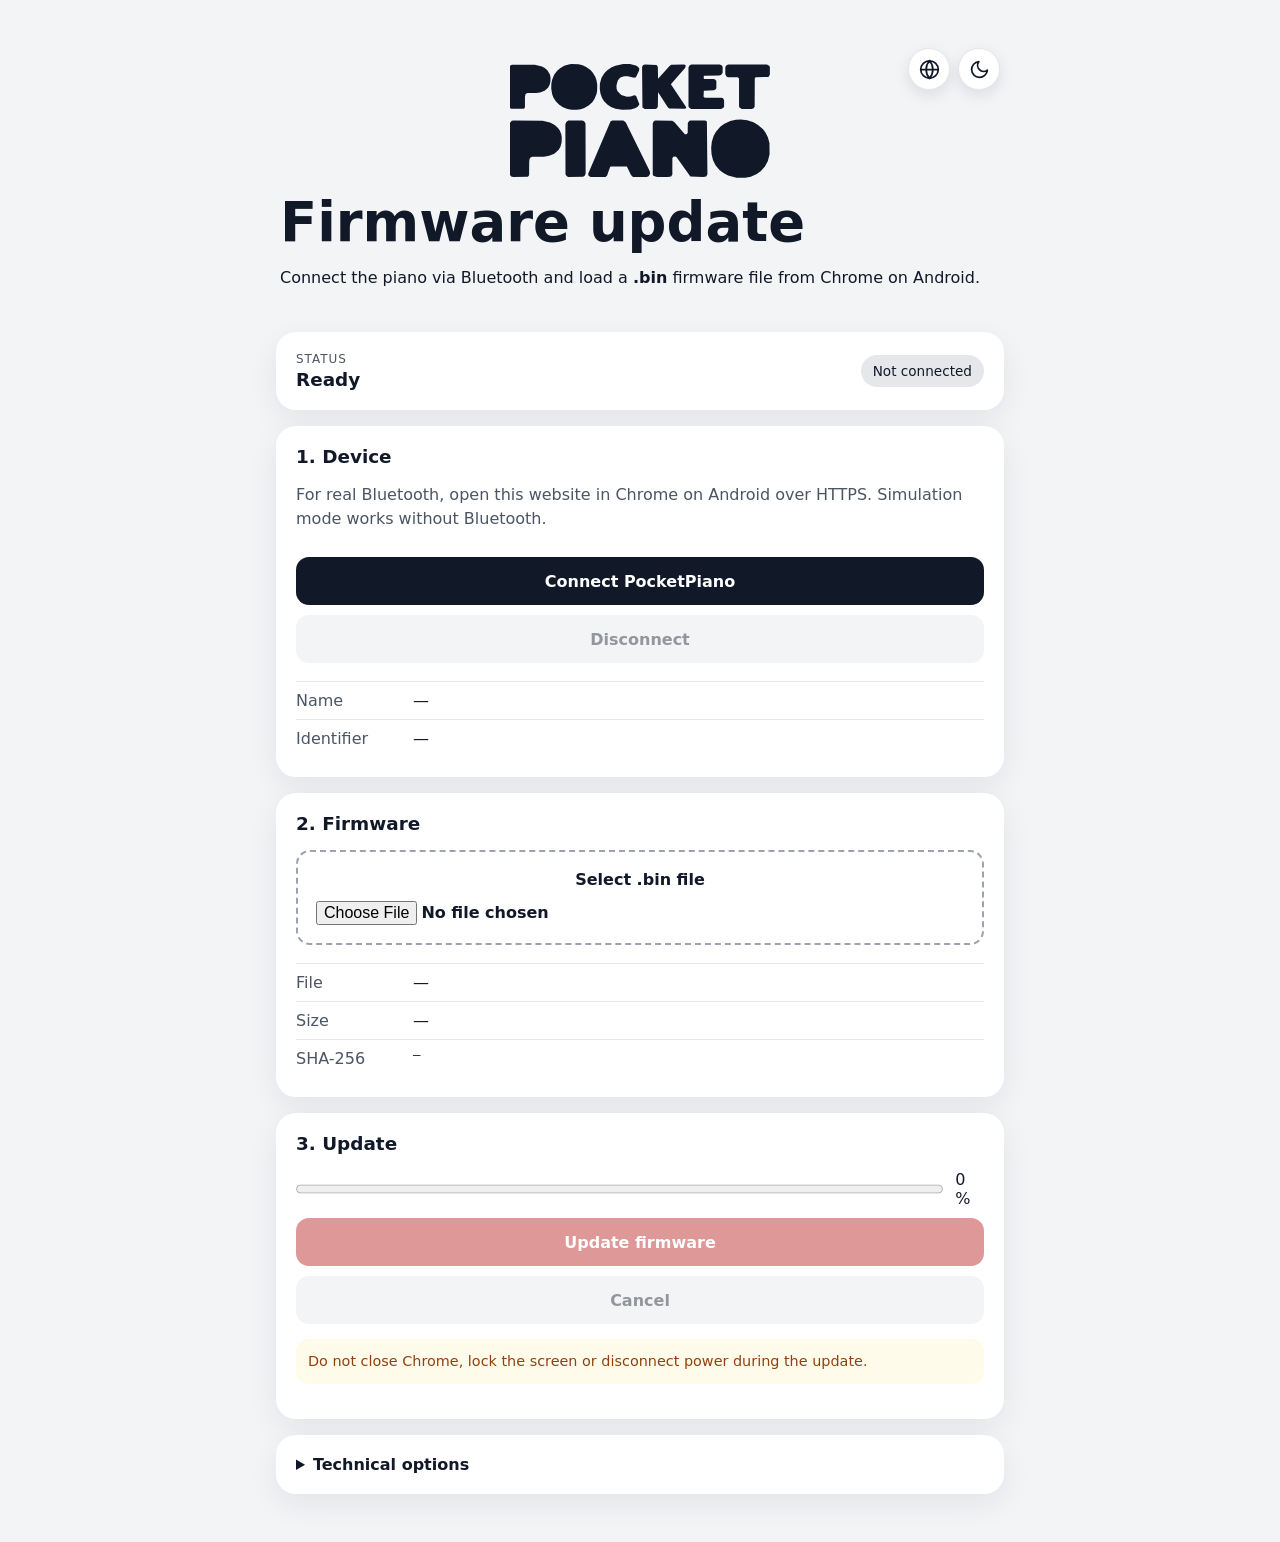
==== commit c213e964: "Añadir selector multidioma" ====
--- a/index.html
+++ b/index.html
@@ -7,181 +7,178 @@
   <title>PocketPiano · Actualización BLE</title>
   <script>
     (() => {
-      const saved = localStorage.getItem('pocketpiano-theme');
-      const system = matchMedia('(prefers-color-scheme: dark)').matches ? 'dark' : 'light';
-      document.documentElement.dataset.theme = saved || system;
+      const savedTheme = localStorage.getItem('pocketpiano-theme');
+      const systemTheme = matchMedia('(prefers-color-scheme: dark)').matches ? 'dark' : 'light';
+      document.documentElement.dataset.theme = savedTheme || systemTheme;
+      const supported = ['es','en','ca','fr','de','it','pt'];
+      const browser = (navigator.language || 'es').slice(0,2).toLowerCase();
+      document.documentElement.lang = localStorage.getItem('pocketpiano-language') || (supported.includes(browser) ? browser : 'es');
     })();
   </script>
   <style>
 :root {
-  font-family: Inter, system-ui, -apple-system, BlinkMacSystemFont, "Segoe UI", sans-serif;
-  --page-bg:#f3f4f6; --surface:#fff; --text:#111827; --muted:#4b5563; --border:#e5e7eb;
-  --secondary-bg:#e5e7eb; --secondary-text:#111827; --toggle-bg:#fff; --toggle-hover:#f8fafc;
-  color-scheme:light; color:var(--text); background:var(--page-bg);
+  font-family:Inter,system-ui,-apple-system,BlinkMacSystemFont,"Segoe UI",sans-serif;
+  --page-bg:#f3f4f6;--surface:#fff;--text:#111827;--muted:#4b5563;--border:#e5e7eb;
+  --secondary-bg:#e5e7eb;--secondary-text:#111827;--toggle-bg:#fff;--toggle-hover:#f8fafc;
+  color-scheme:light;color:var(--text);background:var(--page-bg);
 }
 :root[data-theme="dark"] {
-  --page-bg:#0f172a; --surface:#1e293b; --text:#f8fafc; --muted:#cbd5e1; --border:#334155;
-  --secondary-bg:#334155; --secondary-text:#f8fafc; --toggle-bg:#1e293b; --toggle-hover:#334155;
+  --page-bg:#0f172a;--surface:#1e293b;--text:#f8fafc;--muted:#cbd5e1;--border:#334155;
+  --secondary-bg:#334155;--secondary-text:#f8fafc;--toggle-bg:#1e293b;--toggle-hover:#334155;
   color-scheme:dark;
 }
-* { box-sizing:border-box; }
-html, body { background:var(--page-bg); color:var(--text); transition:background-color .2s ease,color .2s ease; }
-body { margin:0; min-height:100vh; }
-button,input,select { font:inherit; }
-.shell { width:min(760px,100%); margin:auto; padding:24px 16px 48px; }
-.hero { position:relative; padding:16px 4px 10px; }
-.brand { display:flex; justify-content:center; align-items:center; margin-bottom:18px; }
-.brand-logo { width:260px; max-width:90%; height:auto; display:block; transition:filter .2s ease; }
-:root[data-theme="dark"] .brand-logo { filter:invert(1); }
-h1 { margin:8px 0; font-size:clamp(2rem,8vw,3.4rem); line-height:1; }
-h2 { margin:0 0 16px; font-size:1.15rem; }
-p { line-height:1.5; }
-.card { background:var(--surface); color:var(--text); border-radius:20px; padding:20px; margin-top:16px; box-shadow:0 10px 30px rgba(17,24,39,.07); transition:background-color .2s ease,color .2s ease; }
-.status-card { display:flex; align-items:center; justify-content:space-between; gap:16px; }
-.eyebrow { display:block; font-size:.75rem; text-transform:uppercase; letter-spacing:.08em; color:var(--muted); }
-.status { font-size:1.15rem; font-weight:750; margin-top:3px; }
-.badge { padding:8px 12px; border-radius:999px; background:#e5e7eb; color:#111827; font-size:.85rem; white-space:nowrap; }
-.badge.connected { background:#dcfce7; color:#166534; }
-button { width:100%; min-height:48px; border:0; border-radius:13px; padding:12px 16px; font-weight:750; margin-top:10px; cursor:pointer; }
-button:disabled { opacity:.45; cursor:not-allowed; }
-.primary { background:#111827; color:white; }
-.secondary { background:var(--secondary-bg); color:var(--secondary-text); }
-.danger { background:#b91c1c; color:white; }
-.file-picker { display:block; border:2px dashed #9ca3af; border-radius:14px; padding:18px; text-align:center; font-weight:700; cursor:pointer; }
-.file-picker input { display:block; width:100%; margin-top:12px; }
-.details { margin:18px 0 0; }
-.details div { display:grid; grid-template-columns:105px 1fr; gap:12px; padding:9px 0; border-top:1px solid var(--border); }
-dt,.hint { color:var(--muted); }
-dd { margin:0; overflow-wrap:anywhere; }
-.mono,.log { font-family:ui-monospace,SFMono-Regular,Menlo,Consolas,monospace; font-size:.78rem; }
-.progress-wrap { display:flex; align-items:center; gap:12px; }
-progress { width:100%; height:18px; }
-.warning { color:#92400e; background:#fffbeb; padding:12px; border-radius:12px; font-size:.9rem; }
-.advanced summary { cursor:pointer; font-weight:750; }
-.advanced label { display:block; margin:18px 0; }
-select { width:100%; padding:12px; margin-top:8px; border:1px solid var(--border); border-radius:10px; background:var(--surface); color:var(--text); }
-.check { display:flex !important; gap:10px; align-items:center; }
-.log { min-height:180px; max-height:340px; overflow:auto; white-space:pre-wrap; background:#111827; color:#d1fae5; padding:14px; border-radius:12px; }
-.theme-toggle { position:absolute; top:0; right:4px; width:42px; min-height:42px; height:42px; margin:0; padding:0; border:1px solid var(--border); border-radius:50%; display:grid; place-items:center; background:var(--toggle-bg); color:var(--text); box-shadow:0 5px 15px rgba(15,23,42,.10); transition:background-color .2s ease,transform .2s ease,border-color .2s ease; }
-.theme-toggle:hover { background:var(--toggle-hover); transform:translateY(-1px); }
-.theme-toggle:focus-visible { outline:3px solid #60a5fa; outline-offset:3px; }
-.theme-toggle svg { width:21px; height:21px; fill:none; stroke:currentColor; stroke-width:2; stroke-linecap:round; stroke-linejoin:round; }
-.theme-toggle .icon-sun { display:none; }
-:root[data-theme="dark"] .theme-toggle .icon-moon { display:none; }
-:root[data-theme="dark"] .theme-toggle .icon-sun { display:block; }
-@media (min-width:600px) { .shell { padding-top:48px; } }
-@media (max-width:420px) { .brand-logo { width:220px; } .theme-toggle { right:0; } }
+*{box-sizing:border-box}
+html,body{background:var(--page-bg);color:var(--text);transition:background-color .2s ease,color .2s ease}
+body{margin:0;min-height:100vh}
+button,input,select{font:inherit}
+.shell{width:min(760px,100%);margin:auto;padding:24px 16px 48px}
+.hero{position:relative;padding:16px 4px 10px}
+.header-actions{position:absolute;top:0;right:4px;display:flex;gap:8px;z-index:5}
+.brand{display:flex;justify-content:center;align-items:center;margin-bottom:18px}
+.brand-logo{width:260px;max-width:90%;height:auto;display:block;transition:filter .2s ease}
+:root[data-theme="dark"] .brand-logo{filter:invert(1)}
+h1{margin:8px 0;font-size:clamp(2rem,8vw,3.4rem);line-height:1}
+h2{margin:0 0 16px;font-size:1.15rem}
+p{line-height:1.5}
+.card{background:var(--surface);color:var(--text);border-radius:20px;padding:20px;margin-top:16px;box-shadow:0 10px 30px rgba(17,24,39,.07);transition:background-color .2s ease,color .2s ease}
+.status-card{display:flex;align-items:center;justify-content:space-between;gap:16px}
+.eyebrow{display:block;font-size:.75rem;text-transform:uppercase;letter-spacing:.08em;color:var(--muted)}
+.status{font-size:1.15rem;font-weight:750;margin-top:3px}
+.badge{padding:8px 12px;border-radius:999px;background:#e5e7eb;color:#111827;font-size:.85rem;white-space:nowrap}
+.badge.connected{background:#dcfce7;color:#166534}
+button{width:100%;min-height:48px;border:0;border-radius:13px;padding:12px 16px;font-weight:750;margin-top:10px;cursor:pointer}
+button:disabled{opacity:.45;cursor:not-allowed}
+.primary{background:#111827;color:white}.secondary{background:var(--secondary-bg);color:var(--secondary-text)}.danger{background:#b91c1c;color:white}
+.file-picker{display:block;border:2px dashed #9ca3af;border-radius:14px;padding:18px;text-align:center;font-weight:700;cursor:pointer}
+.file-picker input{display:block;width:100%;margin-top:12px}
+.details{margin:18px 0 0}.details div{display:grid;grid-template-columns:105px 1fr;gap:12px;padding:9px 0;border-top:1px solid var(--border)}
+dt,.hint{color:var(--muted)}dd{margin:0;overflow-wrap:anywhere}
+.mono,.log{font-family:ui-monospace,SFMono-Regular,Menlo,Consolas,monospace;font-size:.78rem}
+.progress-wrap{display:flex;align-items:center;gap:12px}progress{width:100%;height:18px}
+.warning{color:#92400e;background:#fffbeb;padding:12px;border-radius:12px;font-size:.9rem}
+.advanced summary{cursor:pointer;font-weight:750}.advanced label{display:block;margin:18px 0}
+select{width:100%;padding:12px;margin-top:8px;border:1px solid var(--border);border-radius:10px;background:var(--surface);color:var(--text)}
+.check{display:flex!important;gap:10px;align-items:center}.log{min-height:180px;max-height:340px;overflow:auto;white-space:pre-wrap;background:#111827;color:#d1fae5;padding:14px;border-radius:12px}
+.icon-button{width:42px;min-height:42px;height:42px;margin:0;padding:0;border:1px solid var(--border);border-radius:50%;display:grid;place-items:center;background:var(--toggle-bg);color:var(--text);box-shadow:0 5px 15px rgba(15,23,42,.10);transition:background-color .2s ease,transform .2s ease,border-color .2s ease}
+.icon-button:hover{background:var(--toggle-hover);transform:translateY(-1px)}.icon-button:focus-visible{outline:3px solid #60a5fa;outline-offset:3px}
+.icon-button svg{width:21px;height:21px;fill:none;stroke:currentColor;stroke-width:2;stroke-linecap:round;stroke-linejoin:round}
+.theme-toggle .icon-sun{display:none}:root[data-theme="dark"] .theme-toggle .icon-moon{display:none}:root[data-theme="dark"] .theme-toggle .icon-sun{display:block}
+.language-wrap{position:relative}.language-menu{position:absolute;top:50px;right:0;width:190px;padding:10px;background:var(--surface);border:1px solid var(--border);border-radius:14px;box-shadow:0 14px 35px rgba(15,23,42,.18)}
+.language-menu[hidden]{display:none}.language-menu label{display:block;font-size:.76rem;text-transform:uppercase;letter-spacing:.06em;color:var(--muted);font-weight:750}.language-menu select{margin-top:7px;padding:10px}
+@media(min-width:600px){.shell{padding-top:48px}}
+@media(max-width:420px){.brand-logo{width:210px}.header-actions{right:0}}
   </style>
 </head>
 <body>
   <main class="shell">
     <header class="hero">
-      <button id="themeToggle" class="theme-toggle" type="button" aria-label="Activar tema oscuro" title="Cambiar tema">
-        <svg class="icon-moon" viewBox="0 0 24 24" aria-hidden="true"><path d="M21 12.79A9 9 0 1 1 11.21 3 7 7 0 0 0 21 12.79Z"/></svg>
-        <svg class="icon-sun" viewBox="0 0 24 24" aria-hidden="true"><circle cx="12" cy="12" r="4"/><path d="M12 2v2M12 20v2M4.93 4.93l1.42 1.42M17.66 17.66l1.41 1.41M2 12h2M20 12h2M4.93 19.07l1.42-1.42M17.66 6.34l1.41-1.41"/></svg>
-      </button>
+      <div class="header-actions">
+        <div class="language-wrap">
+          <button id="languageToggle" class="icon-button" type="button" aria-haspopup="true" aria-expanded="false" aria-controls="languageMenu">
+            <svg viewBox="0 0 24 24" aria-hidden="true"><circle cx="12" cy="12" r="10"/><path d="M2 12h20M12 2a15 15 0 0 1 0 20M12 2a15 15 0 0 0 0 20"/></svg>
+          </button>
+          <div id="languageMenu" class="language-menu" hidden>
+            <label id="languageLabel" for="languageSelect">Idioma</label>
+            <select id="languageSelect">
+              <option value="es">Español</option><option value="en">English</option><option value="ca">Català</option><option value="fr">Français</option><option value="de">Deutsch</option><option value="it">Italiano</option><option value="pt">Português</option>
+            </select>
+          </div>
+        </div>
+        <button id="themeToggle" class="icon-button theme-toggle" type="button">
+          <svg class="icon-moon" viewBox="0 0 24 24" aria-hidden="true"><path d="M21 12.79A9 9 0 1 1 11.21 3 7 7 0 0 0 21 12.79Z"/></svg>
+          <svg class="icon-sun" viewBox="0 0 24 24" aria-hidden="true"><circle cx="12" cy="12" r="4"/><path d="M12 2v2M12 20v2M4.93 4.93l1.42 1.42M17.66 17.66l1.41 1.41M2 12h2M20 12h2M4.93 19.07l1.42-1.42M17.66 6.34l1.41-1.41"/></svg>
+        </button>
+      </div>
       <div class="brand"><img src="pocketpiano-logo.svg" alt="PocketPiano" class="brand-logo" /></div>
-      <h1>Actualización de firmware</h1>
-      <p>Conecta el piano por Bluetooth y carga un firmware <strong>.bin</strong> desde Chrome en Android.</p>
+      <h1 data-i18n="title">Actualización de firmware</h1>
+      <p data-i18n-html="intro">Conecta el piano por Bluetooth y carga un firmware <strong>.bin</strong> desde Chrome en Android.</p>
     </header>
 
     <section class="card status-card" aria-live="polite">
-      <div><span class="eyebrow">Estado</span><div id="status" class="status">Preparado</div></div>
+      <div><span class="eyebrow" data-i18n="statusLabel">Estado</span><div id="status" class="status">Preparado</div></div>
       <span id="connectionBadge" class="badge">Sin conectar</span>
     </section>
 
     <section class="card">
-      <h2>1. Dispositivo</h2>
+      <h2 data-i18n="deviceSection">1. Dispositivo</h2>
       <p id="compatibility" class="hint"></p>
-      <button id="connectBtn" class="primary">Conectar PocketPiano</button>
-      <button id="disconnectBtn" class="secondary" disabled>Desconectar</button>
-      <dl class="details"><div><dt>Nombre</dt><dd id="deviceName">—</dd></div><div><dt>Identificador</dt><dd id="deviceId">—</dd></div></dl>
+      <button id="connectBtn" class="primary" data-i18n="connect">Conectar PocketPiano</button>
+      <button id="disconnectBtn" class="secondary" disabled data-i18n="disconnect">Desconectar</button>
+      <dl class="details"><div><dt data-i18n="name">Nombre</dt><dd id="deviceName">—</dd></div><div><dt data-i18n="identifier">Identificador</dt><dd id="deviceId">—</dd></div></dl>
     </section>
 
     <section class="card">
-      <h2>2. Firmware</h2>
-      <label class="file-picker"><span>Seleccionar archivo .bin</span><input id="firmwareInput" type="file" accept=".bin,application/octet-stream" /></label>
-      <dl class="details"><div><dt>Archivo</dt><dd id="fileName">—</dd></div><div><dt>Tamaño</dt><dd id="fileSize">—</dd></div><div><dt>SHA-256</dt><dd id="fileHash" class="mono">—</dd></div></dl>
+      <h2 data-i18n="firmwareSection">2. Firmware</h2>
+      <label class="file-picker"><span data-i18n="selectFile">Seleccionar archivo .bin</span><input id="firmwareInput" type="file" accept=".bin,application/octet-stream" /></label>
+      <dl class="details"><div><dt data-i18n="file">Archivo</dt><dd id="fileName">—</dd></div><div><dt data-i18n="size">Tamaño</dt><dd id="fileSize">—</dd></div><div><dt>SHA-256</dt><dd id="fileHash" class="mono">—</dd></div></dl>
     </section>
 
     <section class="card">
-      <h2>3. Actualización</h2>
+      <h2 data-i18n="updateSection">3. Actualización</h2>
       <div class="progress-wrap"><progress id="progress" value="0" max="100"></progress><span id="progressText">0 %</span></div>
-      <button id="updateBtn" class="danger" disabled>Actualizar firmware</button>
-      <button id="cancelBtn" class="secondary" disabled>Cancelar</button>
-      <p class="warning">No cierres Chrome, no bloquees la pantalla y no desconectes la alimentación durante la actualización.</p>
+      <button id="updateBtn" class="danger" disabled data-i18n="update">Actualizar firmware</button>
+      <button id="cancelBtn" class="secondary" disabled data-i18n="cancel">Cancelar</button>
+      <p class="warning" data-i18n="warning">No cierres Chrome, no bloquees la pantalla y no desconectes la alimentación durante la actualización.</p>
     </section>
 
     <details class="card advanced">
-      <summary>Opciones técnicas</summary>
-      <label>Tamaño de escritura BLE<select id="packetSize"><option value="463" selected>463 bytes (como la APK con MTU ampliado)</option><option value="20">20 bytes (máxima compatibilidad)</option></select></label>
-      <label class="check"><input id="demoMode" type="checkbox" /> Modo simulación, sin PocketPiano</label>
-      <button id="downloadLogBtn" class="secondary">Descargar registro</button>
+      <summary data-i18n="technicalOptions">Opciones técnicas</summary>
+      <label><span data-i18n="bleWriteSize">Tamaño de escritura BLE</span><select id="packetSize"><option value="463" selected data-i18n="packet463">463 bytes (como la APK con MTU ampliado)</option><option value="20" data-i18n="packet20">20 bytes (máxima compatibilidad)</option></select></label>
+      <label class="check"><input id="demoMode" type="checkbox" /> <span data-i18n="simulationMode">Modo simulación, sin PocketPiano</span></label>
+      <button id="downloadLogBtn" class="secondary" data-i18n="downloadLog">Descargar registro</button>
       <pre id="log" class="log" tabindex="0"></pre>
     </details>
   </main>
 
   <script>
 'use strict';
-
-const UUID = {
-  midi:'03b80e5a-ede8-4b33-a751-6ce34ec4c700',
-  service:'00008018-0000-1000-8000-00805f9b34fb',
-  firmware:'00008020-0000-1000-8000-00805f9b34fb',
-  progress:'00008021-0000-1000-8000-00805f9b34fb',
-  command:'00008022-0000-1000-8000-00805f9b34fb',
-  customer:'00008023-0000-1000-8000-00805f9b34fb'
+const UUID={midi:'03b80e5a-ede8-4b33-a751-6ce34ec4c700',service:'00008018-0000-1000-8000-00805f9b34fb',firmware:'00008020-0000-1000-8000-00805f9b34fb',progress:'00008021-0000-1000-8000-00805f9b34fb',command:'00008022-0000-1000-8000-00805f9b34fb',customer:'00008023-0000-1000-8000-00805f9b34fb'};
+const COMMAND={START:1,END:2,ACK:3},SECTOR_SIZE=4096;
+const el=Object.fromEntries([...document.querySelectorAll('[id]')].map(node=>[node.id,node]));
+const translations={
+es:{title:'Actualización de firmware',intro:'Conecta el piano por Bluetooth y carga un firmware <strong>.bin</strong> desde Chrome en Android.',statusLabel:'Estado',ready:'Preparado',disconnectedBadge:'Sin conectar',connectedBadge:'Conectado',simulationBadge:'Simulación',deviceSection:'1. Dispositivo',connect:'Conectar PocketPiano',disconnect:'Desconectar',name:'Nombre',identifier:'Identificador',firmwareSection:'2. Firmware',selectFile:'Seleccionar archivo .bin',file:'Archivo',size:'Tamaño',updateSection:'3. Actualización',update:'Actualizar firmware',cancel:'Cancelar',warning:'No cierres Chrome, no bloquees la pantalla y no desconectes la alimentación durante la actualización.',technicalOptions:'Opciones técnicas',bleWriteSize:'Tamaño de escritura BLE',packet463:'463 bytes (como la APK con MTU ampliado)',packet20:'20 bytes (máxima compatibilidad)',simulationMode:'Modo simulación, sin PocketPiano',downloadLog:'Descargar registro',language:'Idioma',changeLanguage:'Cambiar idioma',darkTheme:'Activar tema oscuro',lightTheme:'Activar tema claro',compatible:'Web Bluetooth disponible en este navegador.',notCompatible:'Para Bluetooth real, abre esta web con Chrome en Android mediante HTTPS. El modo simulación sí funciona sin Bluetooth.',selectDevice:'Selecciona el PocketPiano…',connecting:'Conectando por Bluetooth…',connected:'PocketPiano conectado',disconnected:'PocketPiano desconectado',disconnectedUpdate:'Bluetooth desconectado durante la actualización',simulationActive:'Modo simulación activado',starting:'Iniciando actualización…',sending:'Enviando sector {current} de {total}…',finishing:'Finalizando actualización…',completed:'Actualización completada correctamente',canceling:'Cancelando…',canceled:'Actualización cancelada'},
+en:{title:'Firmware update',intro:'Connect the piano via Bluetooth and load a <strong>.bin</strong> firmware file from Chrome on Android.',statusLabel:'Status',ready:'Ready',disconnectedBadge:'Not connected',connectedBadge:'Connected',simulationBadge:'Simulation',deviceSection:'1. Device',connect:'Connect PocketPiano',disconnect:'Disconnect',name:'Name',identifier:'Identifier',firmwareSection:'2. Firmware',selectFile:'Select .bin file',file:'File',size:'Size',updateSection:'3. Update',update:'Update firmware',cancel:'Cancel',warning:'Do not close Chrome, lock the screen or disconnect power during the update.',technicalOptions:'Technical options',bleWriteSize:'BLE write size',packet463:'463 bytes (as in the APK with extended MTU)',packet20:'20 bytes (maximum compatibility)',simulationMode:'Simulation mode, without PocketPiano',downloadLog:'Download log',language:'Language',changeLanguage:'Change language',darkTheme:'Enable dark theme',lightTheme:'Enable light theme',compatible:'Web Bluetooth is available in this browser.',notCompatible:'For real Bluetooth, open this website in Chrome on Android over HTTPS. Simulation mode works without Bluetooth.',selectDevice:'Select the PocketPiano…',connecting:'Connecting via Bluetooth…',connected:'PocketPiano connected',disconnected:'PocketPiano disconnected',disconnectedUpdate:'Bluetooth disconnected during the update',simulationActive:'Simulation mode enabled',starting:'Starting update…',sending:'Sending sector {current} of {total}…',finishing:'Finishing update…',completed:'Update completed successfully',canceling:'Canceling…',canceled:'Update canceled'},
+ca:{title:'Actualització del firmware',intro:'Connecta el piano per Bluetooth i carrega un firmware <strong>.bin</strong> des de Chrome a Android.',statusLabel:'Estat',ready:'Preparat',disconnectedBadge:'Sense connexió',connectedBadge:'Connectat',simulationBadge:'Simulació',deviceSection:'1. Dispositiu',connect:'Connectar PocketPiano',disconnect:'Desconnectar',name:'Nom',identifier:'Identificador',firmwareSection:'2. Firmware',selectFile:'Seleccionar arxiu .bin',file:'Arxiu',size:'Mida',updateSection:'3. Actualització',update:'Actualitzar firmware',cancel:'Cancel·lar',warning:'No tanquis Chrome, no bloquegis la pantalla ni desconnectis l’alimentació durant l’actualització.',technicalOptions:'Opcions tècniques',bleWriteSize:'Mida d’escriptura BLE',packet463:'463 bytes (com l’APK amb MTU ampliat)',packet20:'20 bytes (màxima compatibilitat)',simulationMode:'Mode simulació, sense PocketPiano',downloadLog:'Descarregar registre',language:'Idioma',changeLanguage:'Canviar idioma',darkTheme:'Activar tema fosc',lightTheme:'Activar tema clar',compatible:'Web Bluetooth disponible en aquest navegador.',notCompatible:'Per al Bluetooth real, obre aquesta web amb Chrome a Android mitjançant HTTPS. El mode simulació funciona sense Bluetooth.',selectDevice:'Selecciona el PocketPiano…',connecting:'Connectant per Bluetooth…',connected:'PocketPiano connectat',disconnected:'PocketPiano desconnectat',disconnectedUpdate:'Bluetooth desconnectat durant l’actualització',simulationActive:'Mode simulació activat',starting:'Iniciant actualització…',sending:'Enviant sector {current} de {total}…',finishing:'Finalitzant actualització…',completed:'Actualització completada correctament',canceling:'Cancel·lant…',canceled:'Actualització cancel·lada'},
+fr:{title:'Mise à jour du firmware',intro:'Connectez le piano en Bluetooth et chargez un firmware <strong>.bin</strong> depuis Chrome sur Android.',statusLabel:'État',ready:'Prêt',disconnectedBadge:'Non connecté',connectedBadge:'Connecté',simulationBadge:'Simulation',deviceSection:'1. Appareil',connect:'Connecter PocketPiano',disconnect:'Déconnecter',name:'Nom',identifier:'Identifiant',firmwareSection:'2. Firmware',selectFile:'Sélectionner un fichier .bin',file:'Fichier',size:'Taille',updateSection:'3. Mise à jour',update:'Mettre à jour le firmware',cancel:'Annuler',warning:'Ne fermez pas Chrome, ne verrouillez pas l’écran et ne coupez pas l’alimentation pendant la mise à jour.',technicalOptions:'Options techniques',bleWriteSize:'Taille d’écriture BLE',packet463:'463 octets (comme dans l’APK avec MTU étendu)',packet20:'20 octets (compatibilité maximale)',simulationMode:'Mode simulation, sans PocketPiano',downloadLog:'Télécharger le journal',language:'Langue',changeLanguage:'Changer de langue',darkTheme:'Activer le thème sombre',lightTheme:'Activer le thème clair',compatible:'Web Bluetooth est disponible dans ce navigateur.',notCompatible:'Pour le Bluetooth réel, ouvrez ce site dans Chrome sur Android via HTTPS. Le mode simulation fonctionne sans Bluetooth.',selectDevice:'Sélectionnez le PocketPiano…',connecting:'Connexion Bluetooth…',connected:'PocketPiano connecté',disconnected:'PocketPiano déconnecté',disconnectedUpdate:'Bluetooth déconnecté pendant la mise à jour',simulationActive:'Mode simulation activé',starting:'Démarrage de la mise à jour…',sending:'Envoi du secteur {current} sur {total}…',finishing:'Finalisation de la mise à jour…',completed:'Mise à jour terminée avec succès',canceling:'Annulation…',canceled:'Mise à jour annulée'},
+de:{title:'Firmware-Aktualisierung',intro:'Verbinden Sie das Piano über Bluetooth und laden Sie eine <strong>.bin</strong>-Firmwaredatei in Chrome auf Android.',statusLabel:'Status',ready:'Bereit',disconnectedBadge:'Nicht verbunden',connectedBadge:'Verbunden',simulationBadge:'Simulation',deviceSection:'1. Gerät',connect:'PocketPiano verbinden',disconnect:'Trennen',name:'Name',identifier:'Kennung',firmwareSection:'2. Firmware',selectFile:'.bin-Datei auswählen',file:'Datei',size:'Größe',updateSection:'3. Aktualisierung',update:'Firmware aktualisieren',cancel:'Abbrechen',warning:'Schließen Sie Chrome nicht, sperren Sie den Bildschirm nicht und trennen Sie während der Aktualisierung nicht die Stromversorgung.',technicalOptions:'Technische Optionen',bleWriteSize:'BLE-Schreibgröße',packet463:'463 Byte (wie in der APK mit erweitertem MTU)',packet20:'20 Byte (maximale Kompatibilität)',simulationMode:'Simulationsmodus ohne PocketPiano',downloadLog:'Protokoll herunterladen',language:'Sprache',changeLanguage:'Sprache ändern',darkTheme:'Dunkles Design aktivieren',lightTheme:'Helles Design aktivieren',compatible:'Web Bluetooth ist in diesem Browser verfügbar.',notCompatible:'Öffnen Sie diese Website für echtes Bluetooth in Chrome auf Android über HTTPS. Der Simulationsmodus funktioniert ohne Bluetooth.',selectDevice:'PocketPiano auswählen…',connecting:'Bluetooth-Verbindung wird hergestellt…',connected:'PocketPiano verbunden',disconnected:'PocketPiano getrennt',disconnectedUpdate:'Bluetooth wurde während der Aktualisierung getrennt',simulationActive:'Simulationsmodus aktiviert',starting:'Aktualisierung wird gestartet…',sending:'Sektor {current} von {total} wird gesendet…',finishing:'Aktualisierung wird abgeschlossen…',completed:'Aktualisierung erfolgreich abgeschlossen',canceling:'Wird abgebrochen…',canceled:'Aktualisierung abgebrochen'},
+it:{title:'Aggiornamento firmware',intro:'Collega il piano tramite Bluetooth e carica un firmware <strong>.bin</strong> da Chrome su Android.',statusLabel:'Stato',ready:'Pronto',disconnectedBadge:'Non connesso',connectedBadge:'Connesso',simulationBadge:'Simulazione',deviceSection:'1. Dispositivo',connect:'Connetti PocketPiano',disconnect:'Disconnetti',name:'Nome',identifier:'Identificatore',firmwareSection:'2. Firmware',selectFile:'Seleziona file .bin',file:'File',size:'Dimensione',updateSection:'3. Aggiornamento',update:'Aggiorna firmware',cancel:'Annulla',warning:'Non chiudere Chrome, non bloccare lo schermo e non scollegare l’alimentazione durante l’aggiornamento.',technicalOptions:'Opzioni tecniche',bleWriteSize:'Dimensione scrittura BLE',packet463:'463 byte (come nell’APK con MTU esteso)',packet20:'20 byte (massima compatibilità)',simulationMode:'Modalità simulazione, senza PocketPiano',downloadLog:'Scarica registro',language:'Lingua',changeLanguage:'Cambia lingua',darkTheme:'Attiva tema scuro',lightTheme:'Attiva tema chiaro',compatible:'Web Bluetooth è disponibile in questo browser.',notCompatible:'Per il Bluetooth reale, apri questo sito in Chrome su Android tramite HTTPS. La modalità simulazione funziona senza Bluetooth.',selectDevice:'Seleziona il PocketPiano…',connecting:'Connessione Bluetooth…',connected:'PocketPiano connesso',disconnected:'PocketPiano disconnesso',disconnectedUpdate:'Bluetooth disconnesso durante l’aggiornamento',simulationActive:'Modalità simulazione attivata',starting:'Avvio aggiornamento…',sending:'Invio settore {current} di {total}…',finishing:'Completamento aggiornamento…',completed:'Aggiornamento completato correttamente',canceling:'Annullamento…',canceled:'Aggiornamento annullato'},
+pt:{title:'Atualização de firmware',intro:'Ligue o piano por Bluetooth e carregue um firmware <strong>.bin</strong> a partir do Chrome no Android.',statusLabel:'Estado',ready:'Pronto',disconnectedBadge:'Sem ligação',connectedBadge:'Ligado',simulationBadge:'Simulação',deviceSection:'1. Dispositivo',connect:'Ligar PocketPiano',disconnect:'Desligar',name:'Nome',identifier:'Identificador',firmwareSection:'2. Firmware',selectFile:'Selecionar ficheiro .bin',file:'Ficheiro',size:'Tamanho',updateSection:'3. Atualização',update:'Atualizar firmware',cancel:'Cancelar',warning:'Não feche o Chrome, não bloqueie o ecrã e não desligue a alimentação durante a atualização.',technicalOptions:'Opções técnicas',bleWriteSize:'Tamanho de escrita BLE',packet463:'463 bytes (como na APK com MTU alargado)',packet20:'20 bytes (compatibilidade máxima)',simulationMode:'Modo de simulação, sem PocketPiano',downloadLog:'Transferir registo',language:'Idioma',changeLanguage:'Alterar idioma',darkTheme:'Ativar tema escuro',lightTheme:'Ativar tema claro',compatible:'Web Bluetooth está disponível neste navegador.',notCompatible:'Para Bluetooth real, abra este site no Chrome para Android através de HTTPS. O modo de simulação funciona sem Bluetooth.',selectDevice:'Selecione o PocketPiano…',connecting:'A ligar por Bluetooth…',connected:'PocketPiano ligado',disconnected:'PocketPiano desligado',disconnectedUpdate:'Bluetooth desligado durante a atualização',simulationActive:'Modo de simulação ativado',starting:'A iniciar atualização…',sending:'A enviar setor {current} de {total}…',finishing:'A finalizar atualização…',completed:'Atualização concluída com sucesso',canceling:'A cancelar…',canceled:'Atualização cancelada'}
 };
-const COMMAND={START:1,END:2,ACK:3};
-const SECTOR_SIZE=4096;
-const el=Object.fromEntries([...document.querySelectorAll('[id]')].map(node=>[node.id,node]));
-
-function applyTheme(theme,save=true){
-  document.documentElement.dataset.theme=theme;
-  const dark=theme==='dark';
-  el.themeToggle.setAttribute('aria-label',dark?'Activar tema claro':'Activar tema oscuro');
-  document.querySelector('meta[name="theme-color"]').setAttribute('content',dark?'#0f172a':'#f3f4f6');
-  if(save)localStorage.setItem('pocketpiano-theme',theme);
-}
-applyTheme(document.documentElement.dataset.theme||'light',false);
-el.themeToggle.addEventListener('click',()=>applyTheme(document.documentElement.dataset.theme==='dark'?'light':'dark'));
-
+let currentLanguage=document.documentElement.lang in translations?document.documentElement.lang:'es';
+const t=(key,vars={})=>Object.entries(vars).reduce((s,[k,v])=>s.replace(`{${k}}`,v),translations[currentLanguage][key]||translations.es[key]||key);
+function applyTheme(theme,save=true){document.documentElement.dataset.theme=theme;const dark=theme==='dark';el.themeToggle.setAttribute('aria-label',dark?t('lightTheme'):t('darkTheme'));el.themeToggle.title=dark?t('lightTheme'):t('darkTheme');document.querySelector('meta[name="theme-color"]').setAttribute('content',dark?'#0f172a':'#f3f4f6');if(save)localStorage.setItem('pocketpiano-theme',theme)}
+function applyLanguage(language,save=true){currentLanguage=translations[language]?language:'es';document.documentElement.lang=currentLanguage;el.languageSelect.value=currentLanguage;document.querySelectorAll('[data-i18n]').forEach(node=>node.textContent=t(node.dataset.i18n));document.querySelectorAll('[data-i18n-html]').forEach(node=>node.innerHTML=t(node.dataset.i18nHtml));el.languageLabel.textContent=t('language');el.languageToggle.setAttribute('aria-label',t('changeLanguage'));el.languageToggle.title=t('changeLanguage');document.title=`PocketPiano · ${t('title')}`;applyTheme(document.documentElement.dataset.theme||'light',false);refreshCompatibility();updateControls();if(!running&&!server?.connected&&!el.demoMode.checked)setStatus(t('ready'),false);if(save)localStorage.setItem('pocketpiano-language',currentLanguage)}
+function setLanguageMenu(open){el.languageMenu.hidden=!open;el.languageToggle.setAttribute('aria-expanded',String(open))}
+el.languageToggle.addEventListener('click',event=>{event.stopPropagation();setLanguageMenu(el.languageMenu.hidden)});el.languageMenu.addEventListener('click',event=>event.stopPropagation());document.addEventListener('click',()=>setLanguageMenu(false));document.addEventListener('keydown',event=>{if(event.key==='Escape')setLanguageMenu(false)});el.languageSelect.addEventListener('change',()=>{applyLanguage(el.languageSelect.value);setLanguageMenu(false)});
+applyTheme(document.documentElement.dataset.theme||'light',false);el.themeToggle.addEventListener('click',()=>applyTheme(document.documentElement.dataset.theme==='dark'?'light':'dark'));
 let device=null,server=null,chars={},firmwareFile=null,firmwareBytes=null,abortRequested=false,running=false,commandWaiter=null,sectorWaiter=null,logLines=[];
-function log(message,data){const line=`${new Date().toISOString()}  ${message}${data===undefined?'':` ${JSON.stringify(data)}`}`;logLines.push(line);el.log.textContent=logLines.join('\n');el.log.scrollTop=el.log.scrollHeight;}
-function setStatus(text){el.status.textContent=text;log(text);}
-function formatBytes(n){return new Intl.NumberFormat('es-ES',{style:'unit',unit:'byte',unitDisplay:'short'}).format(n);}
-function setProgress(value){const safe=Math.max(0,Math.min(100,Math.round(value)));el.progress.value=safe;el.progressText.textContent=`${safe} %`;}
-function updateControls(){const connected=Boolean(server?.connected)||el.demoMode.checked;el.connectionBadge.textContent=connected?(el.demoMode.checked?'Simulación':'Conectado'):'Sin conectar';el.connectionBadge.classList.toggle('connected',connected);el.disconnectBtn.disabled=!server?.connected||running;el.connectBtn.disabled=running;el.firmwareInput.disabled=running;el.packetSize.disabled=running;el.demoMode.disabled=running;el.updateBtn.disabled=running||!connected||!firmwareBytes;el.cancelBtn.disabled=!running;}
-function crc16(bytes,start=0,end=bytes.length){let crc=0;for(let i=start;i<end;i++){crc^=bytes[i]<<8;for(let bit=0;bit<8;bit++)crc=(crc&0x8000)?((crc<<1)^0x1021)&0xffff:(crc<<1)&0xffff;}return crc;}
-function commandPacket(id,payload=new Uint8Array()){if(payload.length>16)throw new Error('Payload de comando demasiado largo');const packet=new Uint8Array(20);packet[0]=id&0xff;packet[1]=(id>>>8)&0xff;packet.set(payload,2);const crc=crc16(packet,0,18);packet[18]=crc&0xff;packet[19]=(crc>>>8)&0xff;return packet;}
-function uint16LE(data,offset){return data.getUint16(offset,true);}
-function commandNotification(event){const data=event.target.value;if(data.byteLength<6)return log('Notificación de comando demasiado corta');const responseId=uint16LE(data,0),commandId=uint16LE(data,2),status=uint16LE(data,4);log('ACK comando',{responseId,commandId,status});if(responseId===COMMAND.ACK&&commandWaiter){const waiter=commandWaiter;commandWaiter=null;waiter.resolve({commandId,status});}}
-function firmwareNotification(event){const data=event.target.value;if(data.byteLength<4)return log('ACK de sector demasiado corto');const index=uint16LE(data,0),status=uint16LE(data,2);log('ACK sector',{index,status});if(sectorWaiter){const waiter=sectorWaiter;sectorWaiter=null;waiter.resolve({index,status});}}
-function progressNotification(event){const bytes=new Uint8Array(event.target.value.buffer,event.target.value.byteOffset,event.target.value.byteLength);log('Progreso del dispositivo',[...bytes]);}
-function customerNotification(event){const bytes=new Uint8Array(event.target.value.buffer,event.target.value.byteOffset,event.target.value.byteLength);log('Canal auxiliar',[...bytes]);}
-function waitFor(kind,timeoutMs=15000){return new Promise((resolve,reject)=>{const timer=setTimeout(()=>{if(kind==='command')commandWaiter=null;else sectorWaiter=null;reject(new Error(`Tiempo agotado esperando ACK de ${kind}`));},timeoutMs);const wrapped={resolve:value=>{clearTimeout(timer);resolve(value);},reject};if(kind==='command')commandWaiter=wrapped;else sectorWaiter=wrapped;});}
-async function writeWithResponse(characteristic,bytes){if(abortRequested)throw new DOMException('Actualización cancelada','AbortError');if(characteristic.writeValueWithResponse)return characteristic.writeValueWithResponse(bytes);return characteristic.writeValue(bytes);}
-async function connect(){if(el.demoMode.checked){setStatus('Modo simulación activado');updateControls();return;}if(!navigator.bluetooth)throw new Error('Este navegador no admite Web Bluetooth. Usa Chrome en Android mediante HTTPS.');setStatus('Selecciona el PocketPiano…');device=await navigator.bluetooth.requestDevice({filters:[{services:[UUID.midi]}],optionalServices:[UUID.service]});device.addEventListener('gattserverdisconnected',onDisconnected);setStatus('Conectando por Bluetooth…');server=await device.gatt.connect();const service=await server.getPrimaryService(UUID.service);chars.firmware=await service.getCharacteristic(UUID.firmware);chars.progress=await service.getCharacteristic(UUID.progress);chars.command=await service.getCharacteristic(UUID.command);chars.customer=await service.getCharacteristic(UUID.customer);await chars.firmware.startNotifications();await chars.progress.startNotifications();await chars.command.startNotifications();await chars.customer.startNotifications();chars.firmware.addEventListener('characteristicvaluechanged',firmwareNotification);chars.progress.addEventListener('characteristicvaluechanged',progressNotification);chars.command.addEventListener('characteristicvaluechanged',commandNotification);chars.customer.addEventListener('characteristicvaluechanged',customerNotification);el.deviceName.textContent=device.name||'PocketPiano sin nombre';el.deviceId.textContent=device.id||'—';setStatus('PocketPiano conectado');updateControls();}
-function onDisconnected(){server=null;chars={};if(running)setStatus('Bluetooth desconectado durante la actualización');else setStatus('PocketPiano desconectado');updateControls();}
-function disconnect(){if(device?.gatt?.connected)device.gatt.disconnect();onDisconnected();}
-async function loadFirmware(file){firmwareFile=file||null;firmwareBytes=file?new Uint8Array(await file.arrayBuffer()):null;el.fileName.textContent=file?.name||'—';el.fileSize.textContent=file?formatBytes(file.size):'—';el.fileHash.textContent='Calculando…';if(firmwareBytes){const hash=await crypto.subtle.digest('SHA-256',firmwareBytes);el.fileHash.textContent=[...new Uint8Array(hash)].map(x=>x.toString(16).padStart(2,'0')).join('');log('Firmware cargado',{name:file.name,size:file.size});}else el.fileHash.textContent='—';updateControls();}
-function buildSectorPackets(sector,sectorIndex,packetSize){const dataSize=packetSize-3;if(dataSize<=0)throw new Error('Tamaño de paquete BLE inválido');const packets=[];let packetIndex=0;for(let offset=0;offset<sector.length;offset+=dataSize){const chunk=sector.subarray(offset,Math.min(offset+dataSize,sector.length));const isLast=offset+chunk.length>=sector.length;const packet=new Uint8Array(3+chunk.length+(isLast?2:0));packet[0]=sectorIndex&0xff;packet[1]=(sectorIndex>>>8)&0xff;packet[2]=isLast?0xff:packetIndex&0xff;packet.set(chunk,3);if(isLast){const crc=crc16(sector);packet[packet.length-2]=crc&0xff;packet[packet.length-1]=(crc>>>8)&0xff;}packets.push(packet);packetIndex++;}return packets;}
-async function sendCommand(id,payload){if(el.demoMode.checked){await delay(250);return{commandId:id,status:0};}const pending=waitFor('command');await writeWithResponse(chars.command,commandPacket(id,payload));const ack=await pending;if(ack.commandId!==id)throw new Error(`ACK de comando inesperado: ${ack.commandId}`);if(ack.status!==0)throw new Error(`El PocketPiano rechazó el comando ${id}, estado ${ack.status}`);return ack;}
-async function sendSector(sector,index,packetSize){const packets=buildSectorPackets(sector,index,packetSize);log('Enviando sector',{index,bytes:sector.length,packets:packets.length});if(el.demoMode.checked){for(const _ of packets)await delay(2);return{index,status:0};}const pending=waitFor('sector',30000);for(const packet of packets)await writeWithResponse(chars.firmware,packet);return pending;}
-function delay(ms){return new Promise(resolve=>setTimeout(resolve,ms));}
-async function updateFirmware(){if(!firmwareBytes)throw new Error('Selecciona un firmware .bin');if(!el.demoMode.checked&&!server?.connected)throw new Error('Conecta primero el PocketPiano');running=true;abortRequested=false;setProgress(0);updateControls();const packetSize=Number(el.packetSize.value),totalSectors=Math.ceil(firmwareBytes.length/SECTOR_SIZE);try{setStatus('Iniciando actualización…');const sizePayload=new Uint8Array(4);new DataView(sizePayload.buffer).setUint32(0,firmwareBytes.length,true);await sendCommand(COMMAND.START,sizePayload);for(let index=0;index<totalSectors;index++){if(abortRequested)throw new DOMException('Actualización cancelada','AbortError');const sector=firmwareBytes.subarray(index*SECTOR_SIZE,Math.min((index+1)*SECTOR_SIZE,firmwareBytes.length));setStatus(`Enviando sector ${index+1} de ${totalSectors}…`);const ack=await sendSector(sector,index,packetSize);if(ack.index!==index)throw new Error(`Índice ACK incorrecto: recibido ${ack.index}, esperado ${index}`);if(ack.status!==0){const messages={1:'CRC incorrecto',2:'índice de sector incorrecto',3:'longitud de datos incorrecta'};throw new Error(`Error de sector ${index}: ${messages[ack.status]||`estado ${ack.status}`}`);}setProgress(((index+1)*100)/totalSectors);}setStatus('Finalizando actualización…');await sendCommand(COMMAND.END,new Uint8Array());setProgress(100);setStatus('Actualización completada correctamente');}catch(error){if(error.name==='AbortError')setStatus('Actualización cancelada');else{setStatus(`Error: ${error.message}`);log('ERROR',{name:error.name,message:error.message,stack:error.stack});if(packetSize===463&&/length|GATT|write|NotSupported/i.test(error.message))log('Sugerencia: repite con 20 bytes en Opciones técnicas. Web Bluetooth no permite solicitar MTU explícitamente.');}}finally{running=false;abortRequested=false;commandWaiter=null;sectorWaiter=null;updateControls();}}
-function downloadLog(){const blob=new Blob([logLines.join('\n')],{type:'text/plain;charset=utf-8'});const a=document.createElement('a');a.href=URL.createObjectURL(blob);a.download=`pocketpiano-ota-${Date.now()}.log`;a.click();URL.revokeObjectURL(a.href);}
-el.connectBtn.addEventListener('click',()=>connect().catch(error=>{setStatus(`Error de conexión: ${error.message}`);updateControls();}));
-el.disconnectBtn.addEventListener('click',disconnect);
-el.firmwareInput.addEventListener('change',event=>loadFirmware(event.target.files?.[0]).catch(error=>setStatus(`Error de archivo: ${error.message}`)));
-el.updateBtn.addEventListener('click',updateFirmware);
-el.cancelBtn.addEventListener('click',()=>{abortRequested=true;setStatus('Cancelando…');});
-el.demoMode.addEventListener('change',()=>{if(el.demoMode.checked)disconnect();setStatus(el.demoMode.checked?'Modo simulación activado':'Preparado');updateControls();});
-el.downloadLogBtn.addEventListener('click',downloadLog);
-const secure=location.protocol==='https:'||['localhost','127.0.0.1'].includes(location.hostname);
-el.compatibility.textContent=navigator.bluetooth&&secure?'Web Bluetooth disponible en este navegador.':'Para Bluetooth real, abre esta web con Chrome en Android mediante HTTPS. El modo simulación sí funciona sin Bluetooth.';
-log('Aplicación iniciada',{webBluetooth:Boolean(navigator.bluetooth),secureContext:window.isSecureContext});
-updateControls();
+function log(message,data){const line=`${new Date().toISOString()}  ${message}${data===undefined?'':` ${JSON.stringify(data)}`}`;logLines.push(line);el.log.textContent=logLines.join('\n');el.log.scrollTop=el.log.scrollHeight}
+function setStatus(text,writeLog=true){el.status.textContent=text;if(writeLog)log(text)}
+function formatBytes(n){return new Intl.NumberFormat(currentLanguage,{style:'unit',unit:'byte',unitDisplay:'short'}).format(n)}
+function setProgress(value){const safe=Math.max(0,Math.min(100,Math.round(value)));el.progress.value=safe;el.progressText.textContent=`${safe} %`}
+function updateControls(){const connected=Boolean(server?.connected)||el.demoMode.checked;el.connectionBadge.textContent=connected?(el.demoMode.checked?t('simulationBadge'):t('connectedBadge')):t('disconnectedBadge');el.connectionBadge.classList.toggle('connected',connected);el.disconnectBtn.disabled=!server?.connected||running;el.connectBtn.disabled=running;el.firmwareInput.disabled=running;el.packetSize.disabled=running;el.demoMode.disabled=running;el.updateBtn.disabled=running||!connected||!firmwareBytes;el.cancelBtn.disabled=!running}
+function refreshCompatibility(){const secure=location.protocol==='https:'||['localhost','127.0.0.1'].includes(location.hostname);el.compatibility.textContent=navigator.bluetooth&&secure?t('compatible'):t('notCompatible')}
+function crc16(bytes,start=0,end=bytes.length){let crc=0;for(let i=start;i<end;i++){crc^=bytes[i]<<8;for(let bit=0;bit<8;bit++)crc=(crc&0x8000)?((crc<<1)^0x1021)&0xffff:(crc<<1)&0xffff}return crc}
+function commandPacket(id,payload=new Uint8Array()){if(payload.length>16)throw new Error('Payload de comando demasiado largo');const packet=new Uint8Array(20);packet[0]=id&0xff;packet[1]=(id>>>8)&0xff;packet.set(payload,2);const crc=crc16(packet,0,18);packet[18]=crc&0xff;packet[19]=(crc>>>8)&0xff;return packet}
+function uint16LE(data,offset){return data.getUint16(offset,true)}
+function commandNotification(event){const data=event.target.value;if(data.byteLength<6)return log('Notificación de comando demasiado corta');const responseId=uint16LE(data,0),commandId=uint16LE(data,2),status=uint16LE(data,4);log('ACK comando',{responseId,commandId,status});if(responseId===COMMAND.ACK&&commandWaiter){const waiter=commandWaiter;commandWaiter=null;waiter.resolve({commandId,status})}}
+function firmwareNotification(event){const data=event.target.value;if(data.byteLength<4)return log('ACK de sector demasiado corto');const index=uint16LE(data,0),status=uint16LE(data,2);log('ACK sector',{index,status});if(sectorWaiter){const waiter=sectorWaiter;sectorWaiter=null;waiter.resolve({index,status})}}
+function progressNotification(event){const bytes=new Uint8Array(event.target.value.buffer,event.target.value.byteOffset,event.target.value.byteLength);log('Progreso del dispositivo',[...bytes])}
+function customerNotification(event){const bytes=new Uint8Array(event.target.value.buffer,event.target.value.byteOffset,event.target.value.byteLength);log('Canal auxiliar',[...bytes])}
+function waitFor(kind,timeoutMs=15000){return new Promise((resolve,reject)=>{const timer=setTimeout(()=>{if(kind==='command')commandWaiter=null;else sectorWaiter=null;reject(new Error(`Tiempo agotado esperando ACK de ${kind}`))},timeoutMs);const wrapped={resolve:value=>{clearTimeout(timer);resolve(value)},reject};if(kind==='command')commandWaiter=wrapped;else sectorWaiter=wrapped})}
+async function writeWithResponse(characteristic,bytes){if(abortRequested)throw new DOMException(t('canceled'),'AbortError');if(characteristic.writeValueWithResponse)return characteristic.writeValueWithResponse(bytes);return characteristic.writeValue(bytes)}
+async function connect(){if(el.demoMode.checked){setStatus(t('simulationActive'));updateControls();return}if(!navigator.bluetooth)throw new Error(t('notCompatible'));setStatus(t('selectDevice'));device=await navigator.bluetooth.requestDevice({filters:[{services:[UUID.midi]}],optionalServices:[UUID.service]});device.addEventListener('gattserverdisconnected',onDisconnected);setStatus(t('connecting'));server=await device.gatt.connect();const service=await server.getPrimaryService(UUID.service);chars.firmware=await service.getCharacteristic(UUID.firmware);chars.progress=await service.getCharacteristic(UUID.progress);chars.command=await service.getCharacteristic(UUID.command);chars.customer=await service.getCharacteristic(UUID.customer);await chars.firmware.startNotifications();await chars.progress.startNotifications();await chars.command.startNotifications();await chars.customer.startNotifications();chars.firmware.addEventListener('characteristicvaluechanged',firmwareNotification);chars.progress.addEventListener('characteristicvaluechanged',progressNotification);chars.command.addEventListener('characteristicvaluechanged',commandNotification);chars.customer.addEventListener('characteristicvaluechanged',customerNotification);el.deviceName.textContent=device.name||'PocketPiano';el.deviceId.textContent=device.id||'—';setStatus(t('connected'));updateControls()}
+function onDisconnected(){server=null;chars={};setStatus(running?t('disconnectedUpdate'):t('disconnected'));updateControls()}
+function disconnect(){if(device?.gatt?.connected)device.gatt.disconnect();onDisconnected()}
+async function loadFirmware(file){firmwareFile=file||null;firmwareBytes=file?new Uint8Array(await file.arrayBuffer()):null;el.fileName.textContent=file?.name||'—';el.fileSize.textContent=file?formatBytes(file.size):'—';el.fileHash.textContent='…';if(firmwareBytes){const hash=await crypto.subtle.digest('SHA-256',firmwareBytes);el.fileHash.textContent=[...new Uint8Array(hash)].map(x=>x.toString(16).padStart(2,'0')).join('');log('Firmware',{name:file.name,size:file.size})}else el.fileHash.textContent='—';updateControls()}
+function buildSectorPackets(sector,sectorIndex,packetSize){const dataSize=packetSize-3;if(dataSize<=0)throw new Error('Tamaño de paquete BLE inválido');const packets=[];let packetIndex=0;for(let offset=0;offset<sector.length;offset+=dataSize){const chunk=sector.subarray(offset,Math.min(offset+dataSize,sector.length)),isLast=offset+chunk.length>=sector.length,packet=new Uint8Array(3+chunk.length+(isLast?2:0));packet[0]=sectorIndex&0xff;packet[1]=(sectorIndex>>>8)&0xff;packet[2]=isLast?0xff:packetIndex&0xff;packet.set(chunk,3);if(isLast){const crc=crc16(sector);packet[packet.length-2]=crc&0xff;packet[packet.length-1]=(crc>>>8)&0xff}packets.push(packet);packetIndex++}return packets}
+async function sendCommand(id,payload){if(el.demoMode.checked){await delay(250);return{commandId:id,status:0}}const pending=waitFor('command');await writeWithResponse(chars.command,commandPacket(id,payload));const ack=await pending;if(ack.commandId!==id)throw new Error(`ACK de comando inesperado: ${ack.commandId}`);if(ack.status!==0)throw new Error(`El PocketPiano rechazó el comando ${id}, estado ${ack.status}`);return ack}
+async function sendSector(sector,index,packetSize){const packets=buildSectorPackets(sector,index,packetSize);log('Enviando sector',{index,bytes:sector.length,packets:packets.length});if(el.demoMode.checked){for(const _ of packets)await delay(2);return{index,status:0}}const pending=waitFor('sector',30000);for(const packet of packets)await writeWithResponse(chars.firmware,packet);return pending}
+const delay=ms=>new Promise(resolve=>setTimeout(resolve,ms));
+async function updateFirmware(){if(!firmwareBytes)throw new Error(t('selectFile'));if(!el.demoMode.checked&&!server?.connected)throw new Error(t('connect'));running=true;abortRequested=false;setProgress(0);updateControls();const packetSize=Number(el.packetSize.value),totalSectors=Math.ceil(firmwareBytes.length/SECTOR_SIZE);try{setStatus(t('starting'));const sizePayload=new Uint8Array(4);new DataView(sizePayload.buffer).setUint32(0,firmwareBytes.length,true);await sendCommand(COMMAND.START,sizePayload);for(let index=0;index<totalSectors;index++){if(abortRequested)throw new DOMException(t('canceled'),'AbortError');const sector=firmwareBytes.subarray(index*SECTOR_SIZE,Math.min((index+1)*SECTOR_SIZE,firmwareBytes.length));setStatus(t('sending',{current:index+1,total:totalSectors}));const ack=await sendSector(sector,index,packetSize);if(ack.index!==index)throw new Error(`ACK ${ack.index}/${index}`);if(ack.status!==0)throw new Error(`Error ${ack.status}`);setProgress(((index+1)*100)/totalSectors)}setStatus(t('finishing'));await sendCommand(COMMAND.END,new Uint8Array());setProgress(100);setStatus(t('completed'))}catch(error){if(error.name==='AbortError')setStatus(t('canceled'));else{setStatus(`Error: ${error.message}`);log('ERROR',{name:error.name,message:error.message,stack:error.stack})}}finally{running=false;abortRequested=false;commandWaiter=null;sectorWaiter=null;updateControls()}}
+function downloadLog(){const blob=new Blob([logLines.join('\n')],{type:'text/plain;charset=utf-8'}),a=document.createElement('a');a.href=URL.createObjectURL(blob);a.download=`pocketpiano-ota-${Date.now()}.log`;a.click();URL.revokeObjectURL(a.href)}
+el.connectBtn.addEventListener('click',()=>connect().catch(error=>{setStatus(`Error: ${error.message}`);updateControls()}));el.disconnectBtn.addEventListener('click',disconnect);el.firmwareInput.addEventListener('change',event=>loadFirmware(event.target.files?.[0]).catch(error=>setStatus(`Error: ${error.message}`)));el.updateBtn.addEventListener('click',updateFirmware);el.cancelBtn.addEventListener('click',()=>{abortRequested=true;setStatus(t('canceling'))});el.demoMode.addEventListener('change',()=>{if(el.demoMode.checked)disconnect();setStatus(el.demoMode.checked?t('simulationActive'):t('ready'));updateControls()});el.downloadLogBtn.addEventListener('click',downloadLog);
+applyLanguage(currentLanguage,false);log('Aplicación iniciada',{webBluetooth:Boolean(navigator.bluetooth),secureContext:window.isSecureContext,language:currentLanguage});updateControls();
   </script>
 </body>
-</html>
+</html>
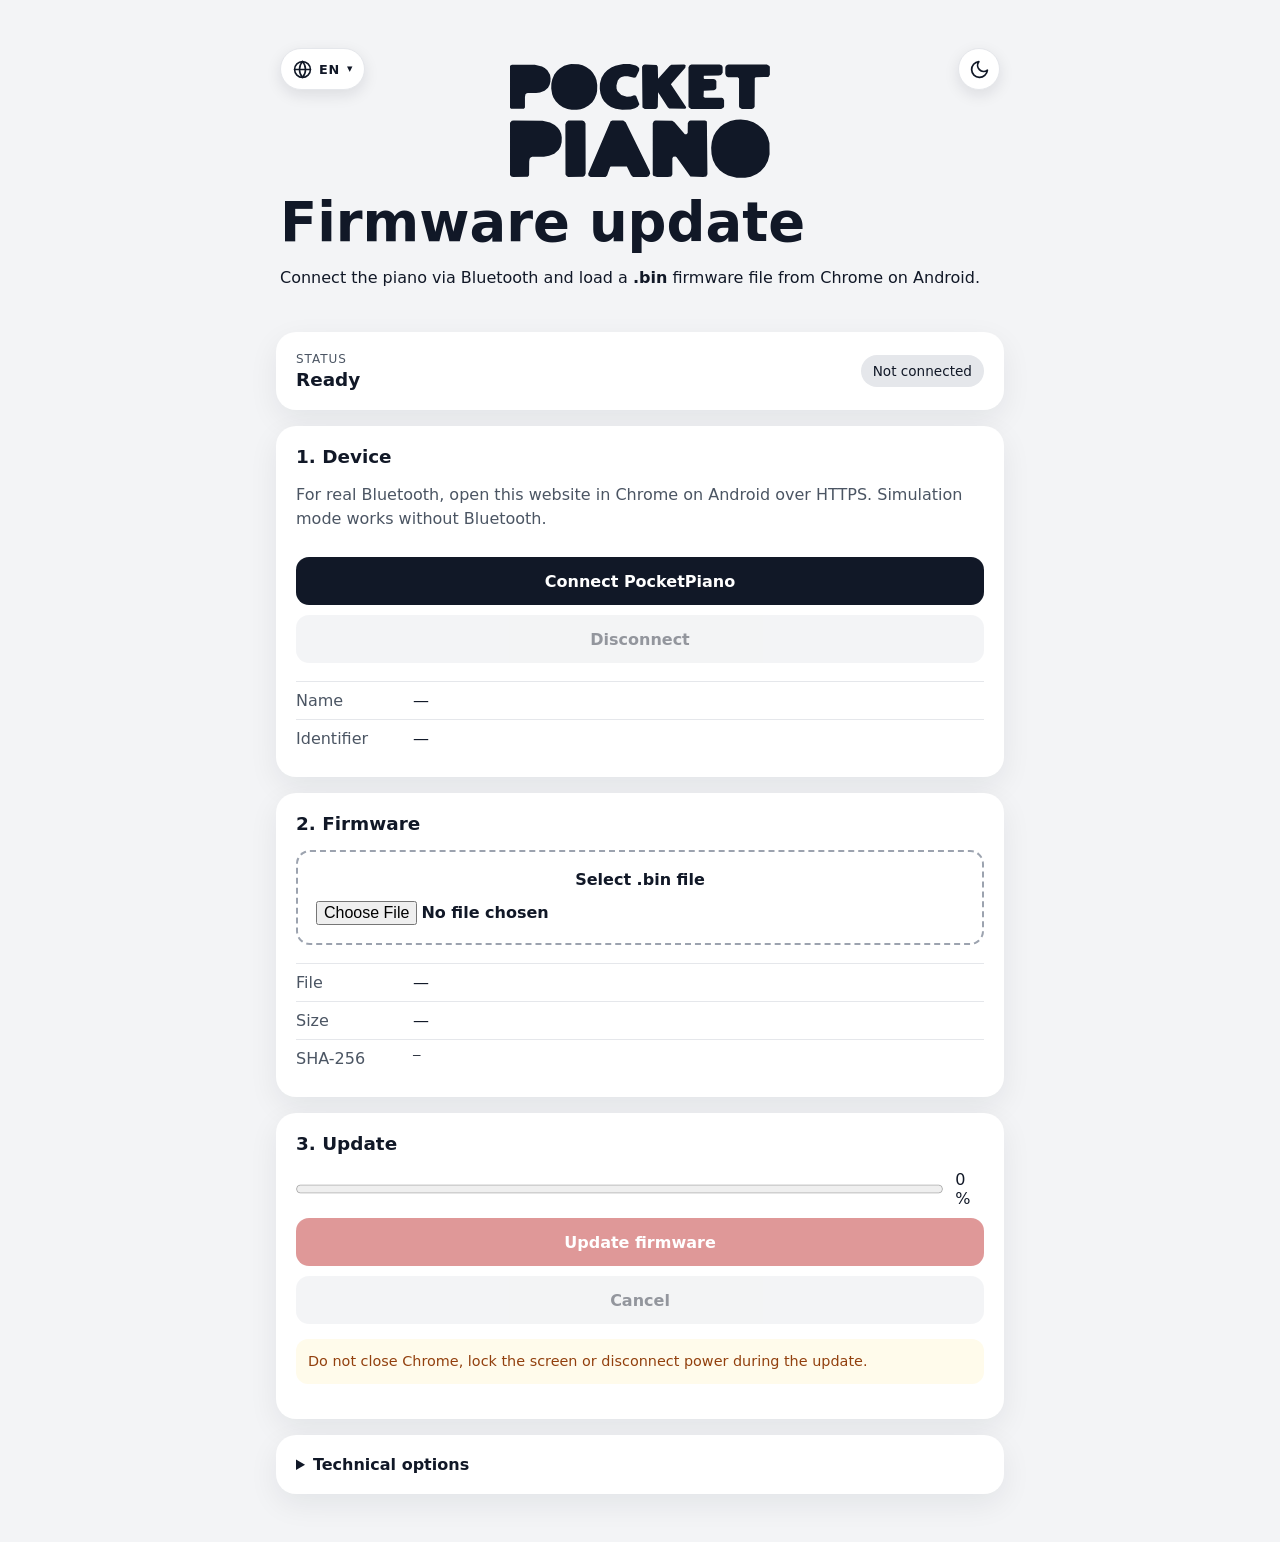
==== commit ed2ce3e3: "Move language selector to left and improve mobile menu" ====
--- a/index.html
+++ b/index.html
@@ -33,7 +33,8 @@
 button,input,select{font:inherit}
 .shell{width:min(760px,100%);margin:auto;padding:24px 16px 48px}
 .hero{position:relative;padding:16px 4px 10px}
-.header-actions{position:absolute;top:0;right:4px;display:flex;gap:8px;z-index:5}
+.header-actions{position:absolute;top:0;left:4px;right:4px;display:flex;align-items:flex-start;justify-content:space-between;z-index:5;pointer-events:none}
+.header-actions>*{pointer-events:auto}
 .brand{display:flex;justify-content:center;align-items:center;margin-bottom:18px}
 .brand-logo{width:260px;max-width:90%;height:auto;display:block;transition:filter .2s ease}
 :root[data-theme="dark"] .brand-logo{filter:invert(1)}
@@ -63,10 +64,19 @@
 .icon-button:hover{background:var(--toggle-hover);transform:translateY(-1px)}.icon-button:focus-visible{outline:3px solid #60a5fa;outline-offset:3px}
 .icon-button svg{width:21px;height:21px;fill:none;stroke:currentColor;stroke-width:2;stroke-linecap:round;stroke-linejoin:round}
 .theme-toggle .icon-sun{display:none}:root[data-theme="dark"] .theme-toggle .icon-moon{display:none}:root[data-theme="dark"] .theme-toggle .icon-sun{display:block}
-.language-wrap{position:relative}.language-menu{position:absolute;top:50px;right:0;width:190px;padding:10px;background:var(--surface);border:1px solid var(--border);border-radius:14px;box-shadow:0 14px 35px rgba(15,23,42,.18)}
-.language-menu[hidden]{display:none}.language-menu label{display:block;font-size:.76rem;text-transform:uppercase;letter-spacing:.06em;color:var(--muted);font-weight:750}.language-menu select{margin-top:7px;padding:10px}
+.language-wrap{position:relative}
+.language-toggle{width:auto;min-width:74px;padding:0 12px;border-radius:999px;display:flex;align-items:center;justify-content:center;gap:7px}
+.language-toggle svg{width:19px;height:19px;flex:0 0 auto}
+.language-code{font-size:.8rem;letter-spacing:.06em}
+.language-chevron{font-size:.68rem;line-height:1;transition:transform .18s ease}
+.language-toggle[aria-expanded="true"] .language-chevron{transform:rotate(180deg)}
+.language-menu{position:absolute;top:50px;left:0;right:auto;width:200px;padding:10px;background:var(--surface);border:1px solid var(--border);border-radius:14px;box-shadow:0 14px 35px rgba(15,23,42,.18);transform-origin:top left;animation:languageMenuIn .16s ease}
+.language-menu[hidden]{display:none}
+.language-menu label{display:block;font-size:.76rem;text-transform:uppercase;letter-spacing:.06em;color:var(--muted);font-weight:750}
+.language-menu select{margin-top:7px;padding:10px}
+@keyframes languageMenuIn{from{opacity:0;transform:translateY(-4px) scale(.98)}to{opacity:1;transform:translateY(0) scale(1)}}
 @media(min-width:600px){.shell{padding-top:48px}}
-@media(max-width:420px){.brand-logo{width:210px}.header-actions{right:0}}
+@media(max-width:420px){.brand-logo{width:210px}.header-actions{left:0;right:0}.language-menu{width:min(200px,calc(100vw - 32px))}}
   </style>
 </head>
 <body>
@@ -74,8 +84,10 @@
     <header class="hero">
       <div class="header-actions">
         <div class="language-wrap">
-          <button id="languageToggle" class="icon-button" type="button" aria-haspopup="true" aria-expanded="false" aria-controls="languageMenu">
+          <button id="languageToggle" class="icon-button language-toggle" type="button" aria-haspopup="true" aria-expanded="false" aria-controls="languageMenu">
             <svg viewBox="0 0 24 24" aria-hidden="true"><circle cx="12" cy="12" r="10"/><path d="M2 12h20M12 2a15 15 0 0 1 0 20M12 2a15 15 0 0 0 0 20"/></svg>
+            <span id="languageCode" class="language-code">ES</span>
+            <span class="language-chevron" aria-hidden="true">▾</span>
           </button>
           <div id="languageMenu" class="language-menu" hidden>
             <label id="languageLabel" for="languageSelect">Idioma</label>
@@ -147,9 +159,9 @@
 let currentLanguage=document.documentElement.lang in translations?document.documentElement.lang:'es';
 const t=(key,vars={})=>Object.entries(vars).reduce((s,[k,v])=>s.replace(`{${k}}`,v),translations[currentLanguage][key]||translations.es[key]||key);
 function applyTheme(theme,save=true){document.documentElement.dataset.theme=theme;const dark=theme==='dark';el.themeToggle.setAttribute('aria-label',dark?t('lightTheme'):t('darkTheme'));el.themeToggle.title=dark?t('lightTheme'):t('darkTheme');document.querySelector('meta[name="theme-color"]').setAttribute('content',dark?'#0f172a':'#f3f4f6');if(save)localStorage.setItem('pocketpiano-theme',theme)}
-function applyLanguage(language,save=true){currentLanguage=translations[language]?language:'es';document.documentElement.lang=currentLanguage;el.languageSelect.value=currentLanguage;document.querySelectorAll('[data-i18n]').forEach(node=>node.textContent=t(node.dataset.i18n));document.querySelectorAll('[data-i18n-html]').forEach(node=>node.innerHTML=t(node.dataset.i18nHtml));el.languageLabel.textContent=t('language');el.languageToggle.setAttribute('aria-label',t('changeLanguage'));el.languageToggle.title=t('changeLanguage');document.title=`PocketPiano · ${t('title')}`;applyTheme(document.documentElement.dataset.theme||'light',false);refreshCompatibility();updateControls();if(!running&&!server?.connected&&!el.demoMode.checked)setStatus(t('ready'),false);if(save)localStorage.setItem('pocketpiano-language',currentLanguage)}
-function setLanguageMenu(open){el.languageMenu.hidden=!open;el.languageToggle.setAttribute('aria-expanded',String(open))}
-el.languageToggle.addEventListener('click',event=>{event.stopPropagation();setLanguageMenu(el.languageMenu.hidden)});el.languageMenu.addEventListener('click',event=>event.stopPropagation());document.addEventListener('click',()=>setLanguageMenu(false));document.addEventListener('keydown',event=>{if(event.key==='Escape')setLanguageMenu(false)});el.languageSelect.addEventListener('change',()=>{applyLanguage(el.languageSelect.value);setLanguageMenu(false)});
+function applyLanguage(language,save=true){currentLanguage=translations[language]?language:'es';document.documentElement.lang=currentLanguage;el.languageSelect.value=currentLanguage;el.languageCode.textContent=currentLanguage.toUpperCase();document.querySelectorAll('[data-i18n]').forEach(node=>node.textContent=t(node.dataset.i18n));document.querySelectorAll('[data-i18n-html]').forEach(node=>node.innerHTML=t(node.dataset.i18nHtml));el.languageLabel.textContent=t('language');el.languageToggle.setAttribute('aria-label',t('changeLanguage'));el.languageToggle.title=t('changeLanguage');document.title=`PocketPiano · ${t('title')}`;applyTheme(document.documentElement.dataset.theme||'light',false);refreshCompatibility();updateControls();if(!running&&!server?.connected&&!el.demoMode.checked)setStatus(t('ready'),false);if(save)localStorage.setItem('pocketpiano-language',currentLanguage)}
+function setLanguageMenu(open){el.languageMenu.hidden=!open;el.languageToggle.setAttribute('aria-expanded',String(open));if(open)requestAnimationFrame(()=>el.languageSelect.focus())}
+el.languageToggle.addEventListener('click',event=>{event.stopPropagation();setLanguageMenu(el.languageMenu.hidden)});el.languageMenu.addEventListener('click',event=>event.stopPropagation());document.addEventListener('click',()=>setLanguageMenu(false));document.addEventListener('keydown',event=>{if(event.key==='Escape'){setLanguageMenu(false);el.languageToggle.focus()}});el.languageSelect.addEventListener('change',()=>{applyLanguage(el.languageSelect.value);setLanguageMenu(false);el.languageToggle.focus()});
 applyTheme(document.documentElement.dataset.theme||'light',false);el.themeToggle.addEventListener('click',()=>applyTheme(document.documentElement.dataset.theme==='dark'?'light':'dark'));
 let device=null,server=null,chars={},firmwareFile=null,firmwareBytes=null,abortRequested=false,running=false,commandWaiter=null,sectorWaiter=null,logLines=[];
 function log(message,data){const line=`${new Date().toISOString()}  ${message}${data===undefined?'':` ${JSON.stringify(data)}`}`;logLines.push(line);el.log.textContent=logLines.join('\n');el.log.scrollTop=el.log.scrollHeight}
@@ -170,15 +182,23 @@
 async function connect(){if(el.demoMode.checked){setStatus(t('simulationActive'));updateControls();return}if(!navigator.bluetooth)throw new Error(t('notCompatible'));setStatus(t('selectDevice'));device=await navigator.bluetooth.requestDevice({filters:[{services:[UUID.midi]}],optionalServices:[UUID.service]});device.addEventListener('gattserverdisconnected',onDisconnected);setStatus(t('connecting'));server=await device.gatt.connect();const service=await server.getPrimaryService(UUID.service);chars.firmware=await service.getCharacteristic(UUID.firmware);chars.progress=await service.getCharacteristic(UUID.progress);chars.command=await service.getCharacteristic(UUID.command);chars.customer=await service.getCharacteristic(UUID.customer);await chars.firmware.startNotifications();await chars.progress.startNotifications();await chars.command.startNotifications();await chars.customer.startNotifications();chars.firmware.addEventListener('characteristicvaluechanged',firmwareNotification);chars.progress.addEventListener('characteristicvaluechanged',progressNotification);chars.command.addEventListener('characteristicvaluechanged',commandNotification);chars.customer.addEventListener('characteristicvaluechanged',customerNotification);el.deviceName.textContent=device.name||'PocketPiano';el.deviceId.textContent=device.id||'—';setStatus(t('connected'));updateControls()}
 function onDisconnected(){server=null;chars={};setStatus(running?t('disconnectedUpdate'):t('disconnected'));updateControls()}
 function disconnect(){if(device?.gatt?.connected)device.gatt.disconnect();onDisconnected()}
-async function loadFirmware(file){firmwareFile=file||null;firmwareBytes=file?new Uint8Array(await file.arrayBuffer()):null;el.fileName.textContent=file?.name||'—';el.fileSize.textContent=file?formatBytes(file.size):'—';el.fileHash.textContent='…';if(firmwareBytes){const hash=await crypto.subtle.digest('SHA-256',firmwareBytes);el.fileHash.textContent=[...new Uint8Array(hash)].map(x=>x.toString(16).padStart(2,'0')).join('');log('Firmware',{name:file.name,size:file.size})}else el.fileHash.textContent='—';updateControls()}
-function buildSectorPackets(sector,sectorIndex,packetSize){const dataSize=packetSize-3;if(dataSize<=0)throw new Error('Tamaño de paquete BLE inválido');const packets=[];let packetIndex=0;for(let offset=0;offset<sector.length;offset+=dataSize){const chunk=sector.subarray(offset,Math.min(offset+dataSize,sector.length)),isLast=offset+chunk.length>=sector.length,packet=new Uint8Array(3+chunk.length+(isLast?2:0));packet[0]=sectorIndex&0xff;packet[1]=(sectorIndex>>>8)&0xff;packet[2]=isLast?0xff:packetIndex&0xff;packet.set(chunk,3);if(isLast){const crc=crc16(sector);packet[packet.length-2]=crc&0xff;packet[packet.length-1]=(crc>>>8)&0xff}packets.push(packet);packetIndex++}return packets}
+async function loadFirmware(file){firmwareFile=file||null;firmwareBytes=file?new Uint8Array(await file.arrayBuffer()):null;el.fileName.textContent=file?.name||'—';el.fileSize.textContent=file?formatBytes(file.size):'—';el.fileHash.textContent='Calculando…';if(firmwareBytes){const hash=await crypto.subtle.digest('SHA-256',firmwareBytes);el.fileHash.textContent=[...new Uint8Array(hash)].map(x=>x.toString(16).padStart(2,'0')).join('');log('Firmware cargado',{name:file.name,size:file.size})}else el.fileHash.textContent='—';updateControls()}
+function buildSectorPackets(sector,sectorIndex,packetSize){const dataSize=packetSize-3;if(dataSize<=0)throw new Error('Tamaño de paquete BLE inválido');const packets=[];let packetIndex=0;for(let offset=0;offset<sector.length;offset+=dataSize){const chunk=sector.subarray(offset,Math.min(offset+dataSize,sector.length));const isLast=offset+chunk.length>=sector.length;const packet=new Uint8Array(3+chunk.length+(isLast?2:0));packet[0]=sectorIndex&0xff;packet[1]=(sectorIndex>>>8)&0xff;packet[2]=isLast?0xff:packetIndex&0xff;packet.set(chunk,3);if(isLast){const crc=crc16(sector);packet[packet.length-2]=crc&0xff;packet[packet.length-1]=(crc>>>8)&0xff}packets.push(packet);packetIndex++}return packets}
 async function sendCommand(id,payload){if(el.demoMode.checked){await delay(250);return{commandId:id,status:0}}const pending=waitFor('command');await writeWithResponse(chars.command,commandPacket(id,payload));const ack=await pending;if(ack.commandId!==id)throw new Error(`ACK de comando inesperado: ${ack.commandId}`);if(ack.status!==0)throw new Error(`El PocketPiano rechazó el comando ${id}, estado ${ack.status}`);return ack}
 async function sendSector(sector,index,packetSize){const packets=buildSectorPackets(sector,index,packetSize);log('Enviando sector',{index,bytes:sector.length,packets:packets.length});if(el.demoMode.checked){for(const _ of packets)await delay(2);return{index,status:0}}const pending=waitFor('sector',30000);for(const packet of packets)await writeWithResponse(chars.firmware,packet);return pending}
-const delay=ms=>new Promise(resolve=>setTimeout(resolve,ms));
-async function updateFirmware(){if(!firmwareBytes)throw new Error(t('selectFile'));if(!el.demoMode.checked&&!server?.connected)throw new Error(t('connect'));running=true;abortRequested=false;setProgress(0);updateControls();const packetSize=Number(el.packetSize.value),totalSectors=Math.ceil(firmwareBytes.length/SECTOR_SIZE);try{setStatus(t('starting'));const sizePayload=new Uint8Array(4);new DataView(sizePayload.buffer).setUint32(0,firmwareBytes.length,true);await sendCommand(COMMAND.START,sizePayload);for(let index=0;index<totalSectors;index++){if(abortRequested)throw new DOMException(t('canceled'),'AbortError');const sector=firmwareBytes.subarray(index*SECTOR_SIZE,Math.min((index+1)*SECTOR_SIZE,firmwareBytes.length));setStatus(t('sending',{current:index+1,total:totalSectors}));const ack=await sendSector(sector,index,packetSize);if(ack.index!==index)throw new Error(`ACK ${ack.index}/${index}`);if(ack.status!==0)throw new Error(`Error ${ack.status}`);setProgress(((index+1)*100)/totalSectors)}setStatus(t('finishing'));await sendCommand(COMMAND.END,new Uint8Array());setProgress(100);setStatus(t('completed'))}catch(error){if(error.name==='AbortError')setStatus(t('canceled'));else{setStatus(`Error: ${error.message}`);log('ERROR',{name:error.name,message:error.message,stack:error.stack})}}finally{running=false;abortRequested=false;commandWaiter=null;sectorWaiter=null;updateControls()}}
-function downloadLog(){const blob=new Blob([logLines.join('\n')],{type:'text/plain;charset=utf-8'}),a=document.createElement('a');a.href=URL.createObjectURL(blob);a.download=`pocketpiano-ota-${Date.now()}.log`;a.click();URL.revokeObjectURL(a.href)}
-el.connectBtn.addEventListener('click',()=>connect().catch(error=>{setStatus(`Error: ${error.message}`);updateControls()}));el.disconnectBtn.addEventListener('click',disconnect);el.firmwareInput.addEventListener('change',event=>loadFirmware(event.target.files?.[0]).catch(error=>setStatus(`Error: ${error.message}`)));el.updateBtn.addEventListener('click',updateFirmware);el.cancelBtn.addEventListener('click',()=>{abortRequested=true;setStatus(t('canceling'))});el.demoMode.addEventListener('change',()=>{if(el.demoMode.checked)disconnect();setStatus(el.demoMode.checked?t('simulationActive'):t('ready'));updateControls()});el.downloadLogBtn.addEventListener('click',downloadLog);
-applyLanguage(currentLanguage,false);log('Aplicación iniciada',{webBluetooth:Boolean(navigator.bluetooth),secureContext:window.isSecureContext,language:currentLanguage});updateControls();
+function delay(ms){return new Promise(resolve=>setTimeout(resolve,ms))}
+async function updateFirmware(){if(!firmwareBytes)throw new Error('Selecciona un firmware .bin');if(!el.demoMode.checked&&!server?.connected)throw new Error('Conecta primero el PocketPiano');running=true;abortRequested=false;setProgress(0);updateControls();const packetSize=Number(el.packetSize.value),totalSectors=Math.ceil(firmwareBytes.length/SECTOR_SIZE);try{setStatus(t('starting'));const sizePayload=new Uint8Array(4);new DataView(sizePayload.buffer).setUint32(0,firmwareBytes.length,true);await sendCommand(COMMAND.START,sizePayload);for(let index=0;index<totalSectors;index++){if(abortRequested)throw new DOMException(t('canceled'),'AbortError');const sector=firmwareBytes.subarray(index*SECTOR_SIZE,Math.min((index+1)*SECTOR_SIZE,firmwareBytes.length));setStatus(t('sending',{current:index+1,total:totalSectors}));const ack=await sendSector(sector,index,packetSize);if(ack.index!==index)throw new Error(`Índice ACK incorrecto: recibido ${ack.index}, esperado ${index}`);if(ack.status!==0){const messages={1:'CRC incorrecto',2:'índice de sector incorrecto',3:'longitud de datos incorrecta'};throw new Error(`Error de sector ${index}: ${messages[ack.status]||`estado ${ack.status}`}`)}setProgress(((index+1)*100)/totalSectors)}setStatus(t('finishing'));await sendCommand(COMMAND.END,new Uint8Array());setProgress(100);setStatus(t('completed'))}catch(error){if(error.name==='AbortError')setStatus(t('canceled'));else{setStatus(`Error: ${error.message}`);log('ERROR',{name:error.name,message:error.message,stack:error.stack});if(packetSize===463&&/length|GATT|write|NotSupported/i.test(error.message))log('Sugerencia: repite con 20 bytes en Opciones técnicas. Web Bluetooth no permite solicitar MTU explícitamente.')}}finally{running=false;abortRequested=false;commandWaiter=null;sectorWaiter=null;updateControls()}}
+function downloadLog(){const blob=new Blob([logLines.join('\n')],{type:'text/plain;charset=utf-8'});const a=document.createElement('a');a.href=URL.createObjectURL(blob);a.download=`pocketpiano-ota-${Date.now()}.log`;a.click();URL.revokeObjectURL(a.href)}
+el.connectBtn.addEventListener('click',()=>connect().catch(error=>{setStatus(`Error de conexión: ${error.message}`);updateControls()}));
+el.disconnectBtn.addEventListener('click',disconnect);
+el.firmwareInput.addEventListener('change',event=>loadFirmware(event.target.files?.[0]).catch(error=>setStatus(`Error de archivo: ${error.message}`)));
+el.updateBtn.addEventListener('click',updateFirmware);
+el.cancelBtn.addEventListener('click',()=>{abortRequested=true;setStatus(t('canceling'))});
+el.demoMode.addEventListener('change',()=>{if(el.demoMode.checked)disconnect();setStatus(el.demoMode.checked?t('simulationActive'):t('ready'));updateControls()});
+el.downloadLogBtn.addEventListener('click',downloadLog);
+applyLanguage(currentLanguage,false);
+log('Aplicación iniciada',{webBluetooth:Boolean(navigator.bluetooth),secureContext:window.isSecureContext});
+updateControls();
   </script>
 </body>
 </html>
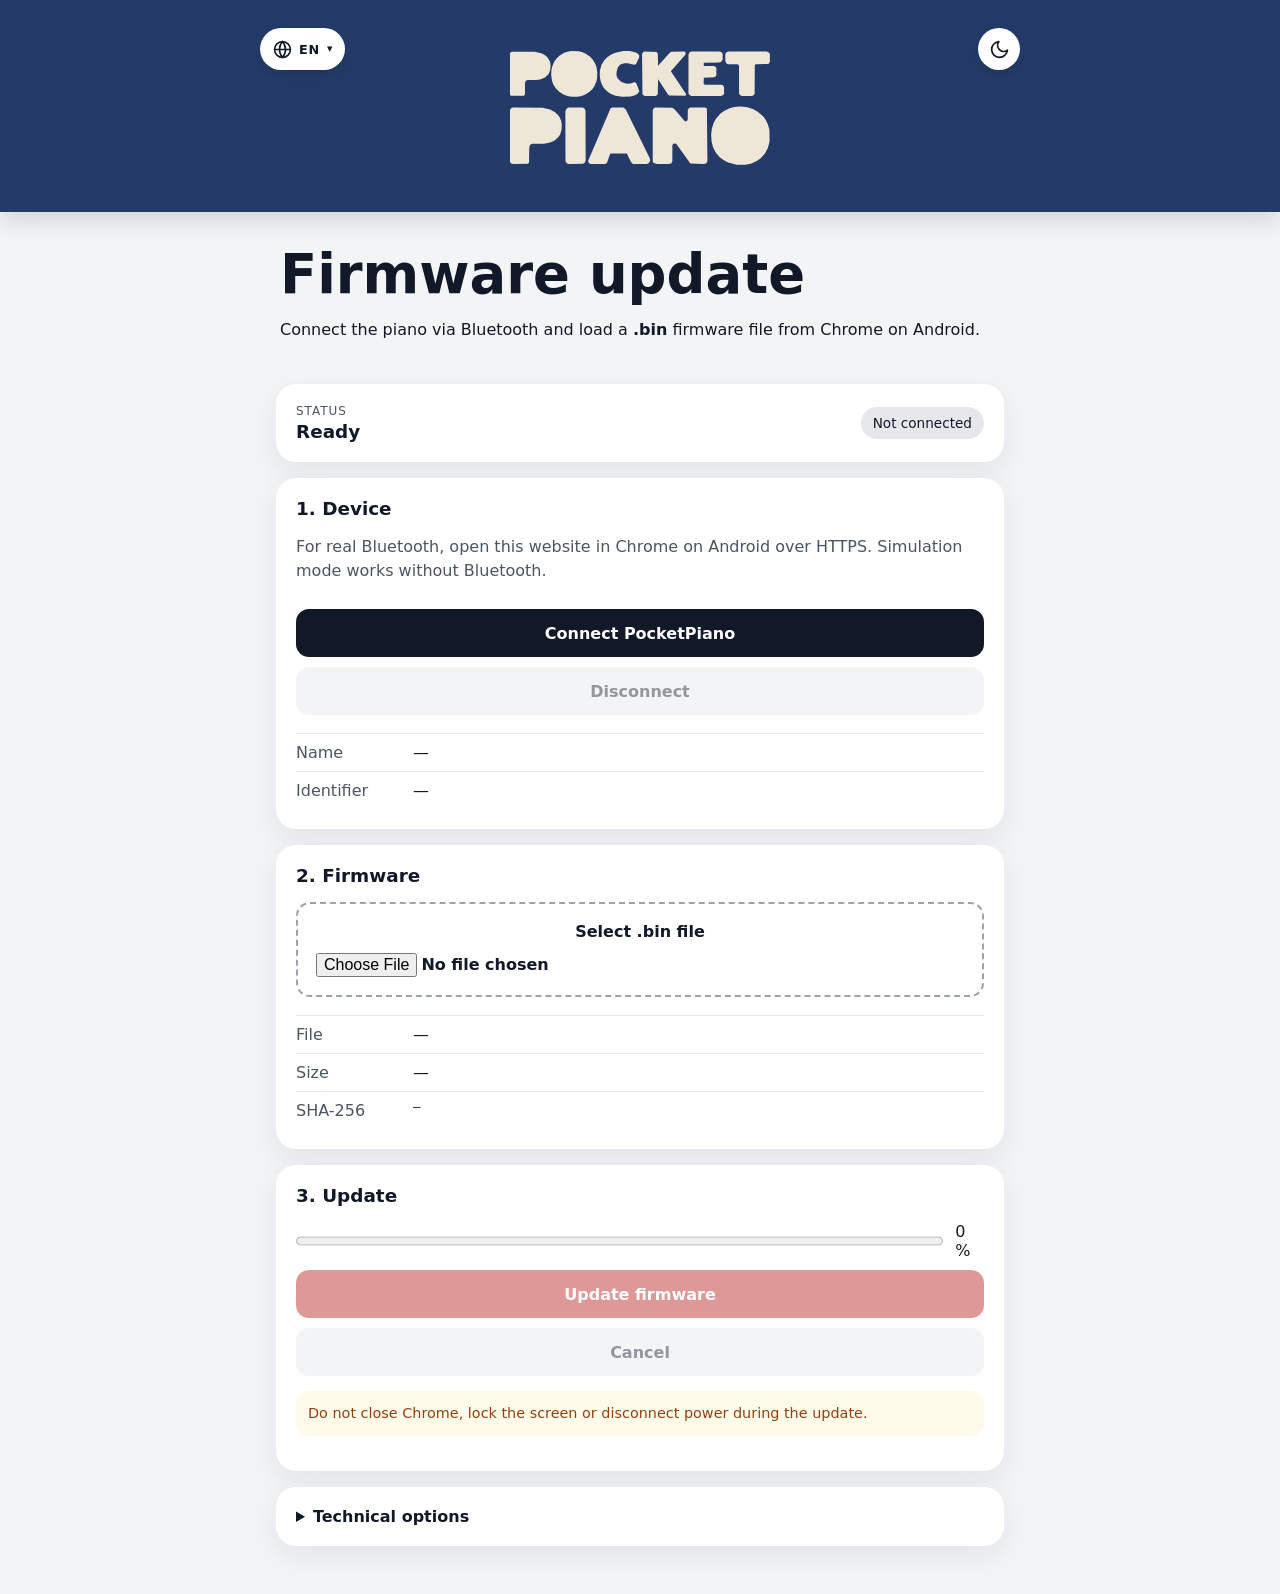
==== commit 1ae32983: "Add full-width blue branded header" ====
--- a/index.html
+++ b/index.html
@@ -3,7 +3,7 @@
 <head>
   <meta charset="utf-8" />
   <meta name="viewport" content="width=device-width, initial-scale=1, viewport-fit=cover" />
-  <meta name="theme-color" content="#f3f4f6" />
+  <meta name="theme-color" content="#243b69" />
   <title>PocketPiano · Actualización BLE</title>
   <script>
     (() => {
@@ -16,137 +16,49 @@
     })();
   </script>
   <style>
-:root {
-  font-family:Inter,system-ui,-apple-system,BlinkMacSystemFont,"Segoe UI",sans-serif;
-  --page-bg:#f3f4f6;--surface:#fff;--text:#111827;--muted:#4b5563;--border:#e5e7eb;
-  --secondary-bg:#e5e7eb;--secondary-text:#111827;--toggle-bg:#fff;--toggle-hover:#f8fafc;
-  color-scheme:light;color:var(--text);background:var(--page-bg);
-}
-:root[data-theme="dark"] {
-  --page-bg:#0f172a;--surface:#1e293b;--text:#f8fafc;--muted:#cbd5e1;--border:#334155;
-  --secondary-bg:#334155;--secondary-text:#f8fafc;--toggle-bg:#1e293b;--toggle-hover:#334155;
-  color-scheme:dark;
-}
-*{box-sizing:border-box}
-html,body{background:var(--page-bg);color:var(--text);transition:background-color .2s ease,color .2s ease}
-body{margin:0;min-height:100vh}
-button,input,select{font:inherit}
-.shell{width:min(760px,100%);margin:auto;padding:24px 16px 48px}
-.hero{position:relative;padding:16px 4px 10px}
-.header-actions{position:absolute;top:0;left:4px;right:4px;display:flex;align-items:flex-start;justify-content:space-between;z-index:5;pointer-events:none}
-.header-actions>*{pointer-events:auto}
-.brand{display:flex;justify-content:center;align-items:center;margin-bottom:18px}
-.brand-logo{width:260px;max-width:90%;height:auto;display:block;transition:filter .2s ease}
-:root[data-theme="dark"] .brand-logo{filter:invert(1)}
-h1{margin:8px 0;font-size:clamp(2rem,8vw,3.4rem);line-height:1}
-h2{margin:0 0 16px;font-size:1.15rem}
-p{line-height:1.5}
-.card{background:var(--surface);color:var(--text);border-radius:20px;padding:20px;margin-top:16px;box-shadow:0 10px 30px rgba(17,24,39,.07);transition:background-color .2s ease,color .2s ease}
-.status-card{display:flex;align-items:center;justify-content:space-between;gap:16px}
-.eyebrow{display:block;font-size:.75rem;text-transform:uppercase;letter-spacing:.08em;color:var(--muted)}
-.status{font-size:1.15rem;font-weight:750;margin-top:3px}
-.badge{padding:8px 12px;border-radius:999px;background:#e5e7eb;color:#111827;font-size:.85rem;white-space:nowrap}
-.badge.connected{background:#dcfce7;color:#166534}
-button{width:100%;min-height:48px;border:0;border-radius:13px;padding:12px 16px;font-weight:750;margin-top:10px;cursor:pointer}
-button:disabled{opacity:.45;cursor:not-allowed}
-.primary{background:#111827;color:white}.secondary{background:var(--secondary-bg);color:var(--secondary-text)}.danger{background:#b91c1c;color:white}
-.file-picker{display:block;border:2px dashed #9ca3af;border-radius:14px;padding:18px;text-align:center;font-weight:700;cursor:pointer}
-.file-picker input{display:block;width:100%;margin-top:12px}
-.details{margin:18px 0 0}.details div{display:grid;grid-template-columns:105px 1fr;gap:12px;padding:9px 0;border-top:1px solid var(--border)}
-dt,.hint{color:var(--muted)}dd{margin:0;overflow-wrap:anywhere}
-.mono,.log{font-family:ui-monospace,SFMono-Regular,Menlo,Consolas,monospace;font-size:.78rem}
-.progress-wrap{display:flex;align-items:center;gap:12px}progress{width:100%;height:18px}
-.warning{color:#92400e;background:#fffbeb;padding:12px;border-radius:12px;font-size:.9rem}
-.advanced summary{cursor:pointer;font-weight:750}.advanced label{display:block;margin:18px 0}
-select{width:100%;padding:12px;margin-top:8px;border:1px solid var(--border);border-radius:10px;background:var(--surface);color:var(--text)}
-.check{display:flex!important;gap:10px;align-items:center}.log{min-height:180px;max-height:340px;overflow:auto;white-space:pre-wrap;background:#111827;color:#d1fae5;padding:14px;border-radius:12px}
-.icon-button{width:42px;min-height:42px;height:42px;margin:0;padding:0;border:1px solid var(--border);border-radius:50%;display:grid;place-items:center;background:var(--toggle-bg);color:var(--text);box-shadow:0 5px 15px rgba(15,23,42,.10);transition:background-color .2s ease,transform .2s ease,border-color .2s ease}
-.icon-button:hover{background:var(--toggle-hover);transform:translateY(-1px)}.icon-button:focus-visible{outline:3px solid #60a5fa;outline-offset:3px}
-.icon-button svg{width:21px;height:21px;fill:none;stroke:currentColor;stroke-width:2;stroke-linecap:round;stroke-linejoin:round}
-.theme-toggle .icon-sun{display:none}:root[data-theme="dark"] .theme-toggle .icon-moon{display:none}:root[data-theme="dark"] .theme-toggle .icon-sun{display:block}
-.language-wrap{position:relative}
-.language-toggle{width:auto;min-width:74px;padding:0 12px;border-radius:999px;display:flex;align-items:center;justify-content:center;gap:7px}
-.language-toggle svg{width:19px;height:19px;flex:0 0 auto}
-.language-code{font-size:.8rem;letter-spacing:.06em}
-.language-chevron{font-size:.68rem;line-height:1;transition:transform .18s ease}
-.language-toggle[aria-expanded="true"] .language-chevron{transform:rotate(180deg)}
-.language-menu{position:absolute;top:50px;left:0;right:auto;width:200px;padding:10px;background:var(--surface);border:1px solid var(--border);border-radius:14px;box-shadow:0 14px 35px rgba(15,23,42,.18);transform-origin:top left;animation:languageMenuIn .16s ease}
-.language-menu[hidden]{display:none}
-.language-menu label{display:block;font-size:.76rem;text-transform:uppercase;letter-spacing:.06em;color:var(--muted);font-weight:750}
-.language-menu select{margin-top:7px;padding:10px}
-@keyframes languageMenuIn{from{opacity:0;transform:translateY(-4px) scale(.98)}to{opacity:1;transform:translateY(0) scale(1)}}
-@media(min-width:600px){.shell{padding-top:48px}}
-@media(max-width:420px){.brand-logo{width:210px}.header-actions{left:0;right:0}.language-menu{width:min(200px,calc(100vw - 32px))}}
+:root{font-family:Inter,system-ui,-apple-system,BlinkMacSystemFont,"Segoe UI",sans-serif;--page-bg:#f3f4f6;--surface:#fff;--text:#111827;--muted:#4b5563;--border:#e5e7eb;--secondary-bg:#e5e7eb;--secondary-text:#111827;--toggle-bg:#fff;--toggle-hover:#f8fafc;--brand-blue:#243b69;color-scheme:light;color:var(--text);background:var(--page-bg)}
+:root[data-theme="dark"]{--page-bg:#0f172a;--surface:#1e293b;--text:#f8fafc;--muted:#cbd5e1;--border:#334155;--secondary-bg:#334155;--secondary-text:#f8fafc;--toggle-bg:#fff;--toggle-hover:#f8fafc;color-scheme:dark}
+*{box-sizing:border-box}html,body{background:var(--page-bg);color:var(--text);transition:background-color .2s ease,color .2s ease}body{margin:0;min-height:100vh}button,input,select{font:inherit}
+.brand-header{position:relative;width:100%;background:var(--brand-blue);padding:28px max(16px,env(safe-area-inset-left)) 24px;box-shadow:0 8px 24px rgba(15,23,42,.14)}
+.brand-header-inner{position:relative;width:min(760px,100%);min-height:160px;margin:auto;display:flex;align-items:center;justify-content:center}
+.header-actions{position:absolute;top:0;left:0;right:0;display:flex;align-items:flex-start;justify-content:space-between;z-index:5;pointer-events:none}.header-actions>*{pointer-events:auto}
+.brand{display:flex;justify-content:center;align-items:center}.brand-logo{width:260px;max-width:58vw;height:auto;display:block;filter:invert(1)}
+.shell{width:min(760px,100%);margin:auto;padding:28px 16px 48px}.intro-block{padding:0 4px 10px}
+h1{margin:8px 0;font-size:clamp(2rem,8vw,3.4rem);line-height:1}h2{margin:0 0 16px;font-size:1.15rem}p{line-height:1.5}
+.card{background:var(--surface);color:var(--text);border-radius:20px;padding:20px;margin-top:16px;box-shadow:0 10px 30px rgba(17,24,39,.07);transition:background-color .2s ease,color .2s ease}.status-card{display:flex;align-items:center;justify-content:space-between;gap:16px}.eyebrow{display:block;font-size:.75rem;text-transform:uppercase;letter-spacing:.08em;color:var(--muted)}.status{font-size:1.15rem;font-weight:750;margin-top:3px}.badge{padding:8px 12px;border-radius:999px;background:#e5e7eb;color:#111827;font-size:.85rem;white-space:nowrap}.badge.connected{background:#dcfce7;color:#166534}
+button{width:100%;min-height:48px;border:0;border-radius:13px;padding:12px 16px;font-weight:750;margin-top:10px;cursor:pointer}button:disabled{opacity:.45;cursor:not-allowed}.primary{background:#111827;color:white}.secondary{background:var(--secondary-bg);color:var(--secondary-text)}.danger{background:#b91c1c;color:white}.file-picker{display:block;border:2px dashed #9ca3af;border-radius:14px;padding:18px;text-align:center;font-weight:700;cursor:pointer}.file-picker input{display:block;width:100%;margin-top:12px}.details{margin:18px 0 0}.details div{display:grid;grid-template-columns:105px 1fr;gap:12px;padding:9px 0;border-top:1px solid var(--border)}dt,.hint{color:var(--muted)}dd{margin:0;overflow-wrap:anywhere}.mono,.log{font-family:ui-monospace,SFMono-Regular,Menlo,Consolas,monospace;font-size:.78rem}.progress-wrap{display:flex;align-items:center;gap:12px}progress{width:100%;height:18px}.warning{color:#92400e;background:#fffbeb;padding:12px;border-radius:12px;font-size:.9rem}.advanced summary{cursor:pointer;font-weight:750}.advanced label{display:block;margin:18px 0}select{width:100%;padding:12px;margin-top:8px;border:1px solid var(--border);border-radius:10px;background:var(--surface);color:var(--text)}.check{display:flex!important;gap:10px;align-items:center}.log{min-height:180px;max-height:340px;overflow:auto;white-space:pre-wrap;background:#111827;color:#d1fae5;padding:14px;border-radius:12px}
+.icon-button{width:42px;min-height:42px;height:42px;margin:0;padding:0;border:1px solid rgba(255,255,255,.72);border-radius:50%;display:grid;place-items:center;background:#fff;color:#111827;box-shadow:0 5px 15px rgba(15,23,42,.18);transition:background-color .2s ease,transform .2s ease,border-color .2s ease}.icon-button:hover{background:#f8fafc;transform:translateY(-1px)}.icon-button:focus-visible{outline:3px solid #93c5fd;outline-offset:3px}.icon-button svg{width:21px;height:21px;fill:none;stroke:currentColor;stroke-width:2;stroke-linecap:round;stroke-linejoin:round}.theme-toggle .icon-sun{display:none}:root[data-theme="dark"] .theme-toggle .icon-moon{display:none}:root[data-theme="dark"] .theme-toggle .icon-sun{display:block}
+.language-wrap{position:relative}.language-toggle{width:auto;min-width:74px;padding:0 12px;border-radius:999px;display:flex;align-items:center;justify-content:center;gap:7px}.language-toggle svg{width:19px;height:19px;flex:0 0 auto}.language-code{font-size:.8rem;letter-spacing:.06em}.language-chevron{font-size:.68rem;line-height:1}.language-menu{position:absolute;inset:0;width:100%;height:42px;padding:0;background:transparent;border:0;box-shadow:none}.language-menu label{display:none}.language-menu select{position:absolute;inset:0;width:100%;height:100%;margin:0;padding:0;opacity:0;cursor:pointer}.language-toggle{pointer-events:none}
+@media(max-width:420px){.brand-header{padding-top:22px;padding-bottom:20px}.brand-header-inner{min-height:145px}.brand-logo{width:210px;max-width:56vw}.shell{padding-top:24px}.language-menu{width:100%;height:42px}}
   </style>
 </head>
 <body>
-  <main class="shell">
-    <header class="hero">
+  <header class="brand-header">
+    <div class="brand-header-inner">
       <div class="header-actions">
         <div class="language-wrap">
-          <button id="languageToggle" class="icon-button language-toggle" type="button" aria-haspopup="true" aria-expanded="false" aria-controls="languageMenu">
+          <button id="languageToggle" class="icon-button language-toggle" type="button" aria-haspopup="true" aria-controls="languageMenu">
             <svg viewBox="0 0 24 24" aria-hidden="true"><circle cx="12" cy="12" r="10"/><path d="M2 12h20M12 2a15 15 0 0 1 0 20M12 2a15 15 0 0 0 0 20"/></svg>
-            <span id="languageCode" class="language-code">ES</span>
-            <span class="language-chevron" aria-hidden="true">▾</span>
+            <span id="languageCode" class="language-code">ES</span><span class="language-chevron" aria-hidden="true">▾</span>
           </button>
-          <div id="languageMenu" class="language-menu" hidden>
-            <label id="languageLabel" for="languageSelect">Idioma</label>
-            <select id="languageSelect">
-              <option value="es">Español</option><option value="en">English</option><option value="ca">Català</option><option value="fr">Français</option><option value="de">Deutsch</option><option value="it">Italiano</option><option value="pt">Português</option>
-            </select>
-          </div>
+          <div id="languageMenu" class="language-menu"><label id="languageLabel" for="languageSelect">Idioma</label><select id="languageSelect"><option value="es">Español</option><option value="en">English</option><option value="ca">Català</option><option value="fr">Français</option><option value="de">Deutsch</option><option value="it">Italiano</option><option value="pt">Português</option></select></div>
         </div>
-        <button id="themeToggle" class="icon-button theme-toggle" type="button">
-          <svg class="icon-moon" viewBox="0 0 24 24" aria-hidden="true"><path d="M21 12.79A9 9 0 1 1 11.21 3 7 7 0 0 0 21 12.79Z"/></svg>
-          <svg class="icon-sun" viewBox="0 0 24 24" aria-hidden="true"><circle cx="12" cy="12" r="4"/><path d="M12 2v2M12 20v2M4.93 4.93l1.42 1.42M17.66 17.66l1.41 1.41M2 12h2M20 12h2M4.93 19.07l1.42-1.42M17.66 6.34l1.41-1.41"/></svg>
-        </button>
+        <button id="themeToggle" class="icon-button theme-toggle" type="button"><svg class="icon-moon" viewBox="0 0 24 24" aria-hidden="true"><path d="M21 12.79A9 9 0 1 1 11.21 3 7 7 0 0 0 21 12.79Z"/></svg><svg class="icon-sun" viewBox="0 0 24 24" aria-hidden="true"><circle cx="12" cy="12" r="4"/><path d="M12 2v2M12 20v2M4.93 4.93l1.42 1.42M17.66 17.66l1.41 1.41M2 12h2M20 12h2M4.93 19.07l1.42-1.42M17.66 6.34l1.41-1.41"/></svg></button>
       </div>
       <div class="brand"><img src="pocketpiano-logo.svg" alt="PocketPiano" class="brand-logo" /></div>
-      <h1 data-i18n="title">Actualización de firmware</h1>
-      <p data-i18n-html="intro">Conecta el piano por Bluetooth y carga un firmware <strong>.bin</strong> desde Chrome en Android.</p>
-    </header>
-
-    <section class="card status-card" aria-live="polite">
-      <div><span class="eyebrow" data-i18n="statusLabel">Estado</span><div id="status" class="status">Preparado</div></div>
-      <span id="connectionBadge" class="badge">Sin conectar</span>
-    </section>
-
-    <section class="card">
-      <h2 data-i18n="deviceSection">1. Dispositivo</h2>
-      <p id="compatibility" class="hint"></p>
-      <button id="connectBtn" class="primary" data-i18n="connect">Conectar PocketPiano</button>
-      <button id="disconnectBtn" class="secondary" disabled data-i18n="disconnect">Desconectar</button>
-      <dl class="details"><div><dt data-i18n="name">Nombre</dt><dd id="deviceName">—</dd></div><div><dt data-i18n="identifier">Identificador</dt><dd id="deviceId">—</dd></div></dl>
-    </section>
-
-    <section class="card">
-      <h2 data-i18n="firmwareSection">2. Firmware</h2>
-      <label class="file-picker"><span data-i18n="selectFile">Seleccionar archivo .bin</span><input id="firmwareInput" type="file" accept=".bin,application/octet-stream" /></label>
-      <dl class="details"><div><dt data-i18n="file">Archivo</dt><dd id="fileName">—</dd></div><div><dt data-i18n="size">Tamaño</dt><dd id="fileSize">—</dd></div><div><dt>SHA-256</dt><dd id="fileHash" class="mono">—</dd></div></dl>
-    </section>
-
-    <section class="card">
-      <h2 data-i18n="updateSection">3. Actualización</h2>
-      <div class="progress-wrap"><progress id="progress" value="0" max="100"></progress><span id="progressText">0 %</span></div>
-      <button id="updateBtn" class="danger" disabled data-i18n="update">Actualizar firmware</button>
-      <button id="cancelBtn" class="secondary" disabled data-i18n="cancel">Cancelar</button>
-      <p class="warning" data-i18n="warning">No cierres Chrome, no bloquees la pantalla y no desconectes la alimentación durante la actualización.</p>
-    </section>
-
-    <details class="card advanced">
-      <summary data-i18n="technicalOptions">Opciones técnicas</summary>
-      <label><span data-i18n="bleWriteSize">Tamaño de escritura BLE</span><select id="packetSize"><option value="463" selected data-i18n="packet463">463 bytes (como la APK con MTU ampliado)</option><option value="20" data-i18n="packet20">20 bytes (máxima compatibilidad)</option></select></label>
-      <label class="check"><input id="demoMode" type="checkbox" /> <span data-i18n="simulationMode">Modo simulación, sin PocketPiano</span></label>
-      <button id="downloadLogBtn" class="secondary" data-i18n="downloadLog">Descargar registro</button>
-      <pre id="log" class="log" tabindex="0"></pre>
-    </details>
+    </div>
+  </header>
+  <main class="shell">
+    <section class="intro-block"><h1 data-i18n="title">Actualización de firmware</h1><p data-i18n-html="intro">Conecta el piano por Bluetooth y carga un firmware <strong>.bin</strong> desde Chrome en Android.</p></section>
+    <section class="card status-card" aria-live="polite"><div><span class="eyebrow" data-i18n="statusLabel">Estado</span><div id="status" class="status">Preparado</div></div><span id="connectionBadge" class="badge">Sin conectar</span></section>
+    <section class="card"><h2 data-i18n="deviceSection">1. Dispositivo</h2><p id="compatibility" class="hint"></p><button id="connectBtn" class="primary" data-i18n="connect">Conectar PocketPiano</button><button id="disconnectBtn" class="secondary" disabled data-i18n="disconnect">Desconectar</button><dl class="details"><div><dt data-i18n="name">Nombre</dt><dd id="deviceName">—</dd></div><div><dt data-i18n="identifier">Identificador</dt><dd id="deviceId">—</dd></div></dl></section>
+    <section class="card"><h2 data-i18n="firmwareSection">2. Firmware</h2><label class="file-picker"><span data-i18n="selectFile">Seleccionar archivo .bin</span><input id="firmwareInput" type="file" accept=".bin,application/octet-stream" /></label><dl class="details"><div><dt data-i18n="file">Archivo</dt><dd id="fileName">—</dd></div><div><dt data-i18n="size">Tamaño</dt><dd id="fileSize">—</dd></div><div><dt>SHA-256</dt><dd id="fileHash" class="mono">—</dd></div></dl></section>
+    <section class="card"><h2 data-i18n="updateSection">3. Actualización</h2><div class="progress-wrap"><progress id="progress" value="0" max="100"></progress><span id="progressText">0 %</span></div><button id="updateBtn" class="danger" disabled data-i18n="update">Actualizar firmware</button><button id="cancelBtn" class="secondary" disabled data-i18n="cancel">Cancelar</button><p class="warning" data-i18n="warning">No cierres Chrome, no bloquees la pantalla y no desconectes la alimentación durante la actualización.</p></section>
+    <details class="card advanced"><summary data-i18n="technicalOptions">Opciones técnicas</summary><label><span data-i18n="bleWriteSize">Tamaño de escritura BLE</span><select id="packetSize"><option value="463" selected data-i18n="packet463">463 bytes (como la APK con MTU ampliado)</option><option value="20" data-i18n="packet20">20 bytes (máxima compatibilidad)</option></select></label><label class="check"><input id="demoMode" type="checkbox" /> <span data-i18n="simulationMode">Modo simulación, sin PocketPiano</span></label><button id="downloadLogBtn" class="secondary" data-i18n="downloadLog">Descargar registro</button><pre id="log" class="log" tabindex="0"></pre></details>
   </main>
-
   <script>
 'use strict';
-const UUID={midi:'03b80e5a-ede8-4b33-a751-6ce34ec4c700',service:'00008018-0000-1000-8000-00805f9b34fb',firmware:'00008020-0000-1000-8000-00805f9b34fb',progress:'00008021-0000-1000-8000-00805f9b34fb',command:'00008022-0000-1000-8000-00805f9b34fb',customer:'00008023-0000-1000-8000-00805f9b34fb'};
-const COMMAND={START:1,END:2,ACK:3},SECTOR_SIZE=4096;
-const el=Object.fromEntries([...document.querySelectorAll('[id]')].map(node=>[node.id,node]));
+const UUID={midi:'03b80e5a-ede8-4b33-a751-6ce34ec4c700',service:'00008018-0000-1000-8000-00805f9b34fb',firmware:'00008020-0000-1000-8000-00805f9b34fb',progress:'00008021-0000-1000-8000-00805f9b34fb',command:'00008022-0000-1000-8000-00805f9b34fb',customer:'00008023-0000-1000-8000-00805f9b34fb'};const COMMAND={START:1,END:2,ACK:3},SECTOR_SIZE=4096;const el=Object.fromEntries([...document.querySelectorAll('[id]')].map(node=>[node.id,node]));
 const translations={
 es:{title:'Actualización de firmware',intro:'Conecta el piano por Bluetooth y carga un firmware <strong>.bin</strong> desde Chrome en Android.',statusLabel:'Estado',ready:'Preparado',disconnectedBadge:'Sin conectar',connectedBadge:'Conectado',simulationBadge:'Simulación',deviceSection:'1. Dispositivo',connect:'Conectar PocketPiano',disconnect:'Desconectar',name:'Nombre',identifier:'Identificador',firmwareSection:'2. Firmware',selectFile:'Seleccionar archivo .bin',file:'Archivo',size:'Tamaño',updateSection:'3. Actualización',update:'Actualizar firmware',cancel:'Cancelar',warning:'No cierres Chrome, no bloquees la pantalla y no desconectes la alimentación durante la actualización.',technicalOptions:'Opciones técnicas',bleWriteSize:'Tamaño de escritura BLE',packet463:'463 bytes (como la APK con MTU ampliado)',packet20:'20 bytes (máxima compatibilidad)',simulationMode:'Modo simulación, sin PocketPiano',downloadLog:'Descargar registro',language:'Idioma',changeLanguage:'Cambiar idioma',darkTheme:'Activar tema oscuro',lightTheme:'Activar tema claro',compatible:'Web Bluetooth disponible en este navegador.',notCompatible:'Para Bluetooth real, abre esta web con Chrome en Android mediante HTTPS. El modo simulación sí funciona sin Bluetooth.',selectDevice:'Selecciona el PocketPiano…',connecting:'Conectando por Bluetooth…',connected:'PocketPiano conectado',disconnected:'PocketPiano desconectado',disconnectedUpdate:'Bluetooth desconectado durante la actualización',simulationActive:'Modo simulación activado',starting:'Iniciando actualización…',sending:'Enviando sector {current} de {total}…',finishing:'Finalizando actualización…',completed:'Actualización completada correctamente',canceling:'Cancelando…',canceled:'Actualización cancelada'},
 en:{title:'Firmware update',intro:'Connect the piano via Bluetooth and load a <strong>.bin</strong> firmware file from Chrome on Android.',statusLabel:'Status',ready:'Ready',disconnectedBadge:'Not connected',connectedBadge:'Connected',simulationBadge:'Simulation',deviceSection:'1. Device',connect:'Connect PocketPiano',disconnect:'Disconnect',name:'Name',identifier:'Identifier',firmwareSection:'2. Firmware',selectFile:'Select .bin file',file:'File',size:'Size',updateSection:'3. Update',update:'Update firmware',cancel:'Cancel',warning:'Do not close Chrome, lock the screen or disconnect power during the update.',technicalOptions:'Technical options',bleWriteSize:'BLE write size',packet463:'463 bytes (as in the APK with extended MTU)',packet20:'20 bytes (maximum compatibility)',simulationMode:'Simulation mode, without PocketPiano',downloadLog:'Download log',language:'Language',changeLanguage:'Change language',darkTheme:'Enable dark theme',lightTheme:'Enable light theme',compatible:'Web Bluetooth is available in this browser.',notCompatible:'For real Bluetooth, open this website in Chrome on Android over HTTPS. Simulation mode works without Bluetooth.',selectDevice:'Select the PocketPiano…',connecting:'Connecting via Bluetooth…',connected:'PocketPiano connected',disconnected:'PocketPiano disconnected',disconnectedUpdate:'Bluetooth disconnected during the update',simulationActive:'Simulation mode enabled',starting:'Starting update…',sending:'Sending sector {current} of {total}…',finishing:'Finishing update…',completed:'Update completed successfully',canceling:'Canceling…',canceled:'Update canceled'},
@@ -154,51 +66,20 @@
 fr:{title:'Mise à jour du firmware',intro:'Connectez le piano en Bluetooth et chargez un firmware <strong>.bin</strong> depuis Chrome sur Android.',statusLabel:'État',ready:'Prêt',disconnectedBadge:'Non connecté',connectedBadge:'Connecté',simulationBadge:'Simulation',deviceSection:'1. Appareil',connect:'Connecter PocketPiano',disconnect:'Déconnecter',name:'Nom',identifier:'Identifiant',firmwareSection:'2. Firmware',selectFile:'Sélectionner un fichier .bin',file:'Fichier',size:'Taille',updateSection:'3. Mise à jour',update:'Mettre à jour le firmware',cancel:'Annuler',warning:'Ne fermez pas Chrome, ne verrouillez pas l’écran et ne coupez pas l’alimentation pendant la mise à jour.',technicalOptions:'Options techniques',bleWriteSize:'Taille d’écriture BLE',packet463:'463 octets (comme dans l’APK avec MTU étendu)',packet20:'20 octets (compatibilité maximale)',simulationMode:'Mode simulation, sans PocketPiano',downloadLog:'Télécharger le journal',language:'Langue',changeLanguage:'Changer de langue',darkTheme:'Activer le thème sombre',lightTheme:'Activer le thème clair',compatible:'Web Bluetooth est disponible dans ce navigateur.',notCompatible:'Pour le Bluetooth réel, ouvrez ce site dans Chrome sur Android via HTTPS. Le mode simulation fonctionne sans Bluetooth.',selectDevice:'Sélectionnez le PocketPiano…',connecting:'Connexion Bluetooth…',connected:'PocketPiano connecté',disconnected:'PocketPiano déconnecté',disconnectedUpdate:'Bluetooth déconnecté pendant la mise à jour',simulationActive:'Mode simulation activé',starting:'Démarrage de la mise à jour…',sending:'Envoi du secteur {current} sur {total}…',finishing:'Finalisation de la mise à jour…',completed:'Mise à jour terminée avec succès',canceling:'Annulation…',canceled:'Mise à jour annulée'},
 de:{title:'Firmware-Aktualisierung',intro:'Verbinden Sie das Piano über Bluetooth und laden Sie eine <strong>.bin</strong>-Firmwaredatei in Chrome auf Android.',statusLabel:'Status',ready:'Bereit',disconnectedBadge:'Nicht verbunden',connectedBadge:'Verbunden',simulationBadge:'Simulation',deviceSection:'1. Gerät',connect:'PocketPiano verbinden',disconnect:'Trennen',name:'Name',identifier:'Kennung',firmwareSection:'2. Firmware',selectFile:'.bin-Datei auswählen',file:'Datei',size:'Größe',updateSection:'3. Aktualisierung',update:'Firmware aktualisieren',cancel:'Abbrechen',warning:'Schließen Sie Chrome nicht, sperren Sie den Bildschirm nicht und trennen Sie während der Aktualisierung nicht die Stromversorgung.',technicalOptions:'Technische Optionen',bleWriteSize:'BLE-Schreibgröße',packet463:'463 Byte (wie in der APK mit erweitertem MTU)',packet20:'20 Byte (maximale Kompatibilität)',simulationMode:'Simulationsmodus ohne PocketPiano',downloadLog:'Protokoll herunterladen',language:'Sprache',changeLanguage:'Sprache ändern',darkTheme:'Dunkles Design aktivieren',lightTheme:'Helles Design aktivieren',compatible:'Web Bluetooth ist in diesem Browser verfügbar.',notCompatible:'Öffnen Sie diese Website für echtes Bluetooth in Chrome auf Android über HTTPS. Der Simulationsmodus funktioniert ohne Bluetooth.',selectDevice:'PocketPiano auswählen…',connecting:'Bluetooth-Verbindung wird hergestellt…',connected:'PocketPiano verbunden',disconnected:'PocketPiano getrennt',disconnectedUpdate:'Bluetooth wurde während der Aktualisierung getrennt',simulationActive:'Simulationsmodus aktiviert',starting:'Aktualisierung wird gestartet…',sending:'Sektor {current} von {total} wird gesendet…',finishing:'Aktualisierung wird abgeschlossen…',completed:'Aktualisierung erfolgreich abgeschlossen',canceling:'Wird abgebrochen…',canceled:'Aktualisierung abgebrochen'},
 it:{title:'Aggiornamento firmware',intro:'Collega il piano tramite Bluetooth e carica un firmware <strong>.bin</strong> da Chrome su Android.',statusLabel:'Stato',ready:'Pronto',disconnectedBadge:'Non connesso',connectedBadge:'Connesso',simulationBadge:'Simulazione',deviceSection:'1. Dispositivo',connect:'Connetti PocketPiano',disconnect:'Disconnetti',name:'Nome',identifier:'Identificatore',firmwareSection:'2. Firmware',selectFile:'Seleziona file .bin',file:'File',size:'Dimensione',updateSection:'3. Aggiornamento',update:'Aggiorna firmware',cancel:'Annulla',warning:'Non chiudere Chrome, non bloccare lo schermo e non scollegare l’alimentazione durante l’aggiornamento.',technicalOptions:'Opzioni tecniche',bleWriteSize:'Dimensione scrittura BLE',packet463:'463 byte (come nell’APK con MTU esteso)',packet20:'20 byte (massima compatibilità)',simulationMode:'Modalità simulazione, senza PocketPiano',downloadLog:'Scarica registro',language:'Lingua',changeLanguage:'Cambia lingua',darkTheme:'Attiva tema scuro',lightTheme:'Attiva tema chiaro',compatible:'Web Bluetooth è disponibile in questo browser.',notCompatible:'Per il Bluetooth reale, apri questo sito in Chrome su Android tramite HTTPS. La modalità simulazione funziona senza Bluetooth.',selectDevice:'Seleziona il PocketPiano…',connecting:'Connessione Bluetooth…',connected:'PocketPiano connesso',disconnected:'PocketPiano disconnesso',disconnectedUpdate:'Bluetooth disconnesso durante l’aggiornamento',simulationActive:'Modalità simulazione attivata',starting:'Avvio aggiornamento…',sending:'Invio settore {current} di {total}…',finishing:'Completamento aggiornamento…',completed:'Aggiornamento completato correttamente',canceling:'Annullamento…',canceled:'Aggiornamento annullato'},
-pt:{title:'Atualização de firmware',intro:'Ligue o piano por Bluetooth e carregue um firmware <strong>.bin</strong> a partir do Chrome no Android.',statusLabel:'Estado',ready:'Pronto',disconnectedBadge:'Sem ligação',connectedBadge:'Ligado',simulationBadge:'Simulação',deviceSection:'1. Dispositivo',connect:'Ligar PocketPiano',disconnect:'Desligar',name:'Nome',identifier:'Identificador',firmwareSection:'2. Firmware',selectFile:'Selecionar ficheiro .bin',file:'Ficheiro',size:'Tamanho',updateSection:'3. Atualização',update:'Atualizar firmware',cancel:'Cancelar',warning:'Não feche o Chrome, não bloqueie o ecrã e não desligue a alimentação durante a atualização.',technicalOptions:'Opções técnicas',bleWriteSize:'Tamanho de escrita BLE',packet463:'463 bytes (como na APK com MTU alargado)',packet20:'20 bytes (compatibilidade máxima)',simulationMode:'Modo de simulação, sem PocketPiano',downloadLog:'Transferir registo',language:'Idioma',changeLanguage:'Alterar idioma',darkTheme:'Ativar tema escuro',lightTheme:'Ativar tema claro',compatible:'Web Bluetooth está disponível neste navegador.',notCompatible:'Para Bluetooth real, abra este site no Chrome para Android através de HTTPS. O modo de simulação funciona sem Bluetooth.',selectDevice:'Selecione o PocketPiano…',connecting:'A ligar por Bluetooth…',connected:'PocketPiano ligado',disconnected:'PocketPiano desligado',disconnectedUpdate:'Bluetooth desligado durante a atualização',simulationActive:'Modo de simulação ativado',starting:'A iniciar atualização…',sending:'A enviar setor {current} de {total}…',finishing:'A finalizar atualização…',completed:'Atualização concluída com sucesso',canceling:'A cancelar…',canceled:'Atualização cancelada'}
-};
-let currentLanguage=document.documentElement.lang in translations?document.documentElement.lang:'es';
-const t=(key,vars={})=>Object.entries(vars).reduce((s,[k,v])=>s.replace(`{${k}}`,v),translations[currentLanguage][key]||translations.es[key]||key);
-function applyTheme(theme,save=true){document.documentElement.dataset.theme=theme;const dark=theme==='dark';el.themeToggle.setAttribute('aria-label',dark?t('lightTheme'):t('darkTheme'));el.themeToggle.title=dark?t('lightTheme'):t('darkTheme');document.querySelector('meta[name="theme-color"]').setAttribute('content',dark?'#0f172a':'#f3f4f6');if(save)localStorage.setItem('pocketpiano-theme',theme)}
+pt:{title:'Atualização de firmware',intro:'Ligue o piano por Bluetooth e carregue um firmware <strong>.bin</strong> a partir do Chrome no Android.',statusLabel:'Estado',ready:'Pronto',disconnectedBadge:'Sem ligação',connectedBadge:'Ligado',simulationBadge:'Simulação',deviceSection:'1. Dispositivo',connect:'Ligar PocketPiano',disconnect:'Desligar',name:'Nome',identifier:'Identificador',firmwareSection:'2. Firmware',selectFile:'Selecionar ficheiro .bin',file:'Ficheiro',size:'Tamanho',updateSection:'3. Atualização',update:'Atualizar firmware',cancel:'Cancelar',warning:'Não feche o Chrome, não bloqueie o ecrã e não desligue a alimentação durante a atualização.',technicalOptions:'Opções técnicas',bleWriteSize:'Tamanho de escrita BLE',packet463:'463 bytes (como na APK com MTU alargado)',packet20:'20 bytes (compatibilidade máxima)',simulationMode:'Modo de simulação, sem PocketPiano',downloadLog:'Transferir registo',language:'Idioma',changeLanguage:'Alterar idioma',darkTheme:'Ativar tema escuro',lightTheme:'Ativar tema claro',compatible:'Web Bluetooth está disponível neste navegador.',notCompatible:'Para Bluetooth real, abra este site no Chrome para Android através de HTTPS. O modo de simulação funciona sem Bluetooth.',selectDevice:'Selecione o PocketPiano…',connecting:'A ligar por Bluetooth…',connected:'PocketPiano ligado',disconnected:'PocketPiano desligado',disconnectedUpdate:'Bluetooth desligado durante a atualização',simulationActive:'Modo de simulação ativado',starting:'A iniciar atualização…',sending:'A enviar setor {current} de {total}…',finishing:'A finalizar atualização…',completed:'Atualização concluída com sucesso',canceling:'A cancelar…',canceled:'Atualização cancelada'}};
+let currentLanguage=document.documentElement.lang in translations?document.documentElement.lang:'es';const t=(key,vars={})=>Object.entries(vars).reduce((s,[k,v])=>s.replace(`{${k}}`,v),translations[currentLanguage][key]||translations.es[key]||key);
+function applyTheme(theme,save=true){document.documentElement.dataset.theme=theme;const dark=theme==='dark';el.themeToggle.setAttribute('aria-label',dark?t('lightTheme'):t('darkTheme'));el.themeToggle.title=dark?t('lightTheme'):t('darkTheme');document.querySelector('meta[name="theme-color"]').setAttribute('content','#243b69');if(save)localStorage.setItem('pocketpiano-theme',theme)}
 function applyLanguage(language,save=true){currentLanguage=translations[language]?language:'es';document.documentElement.lang=currentLanguage;el.languageSelect.value=currentLanguage;el.languageCode.textContent=currentLanguage.toUpperCase();document.querySelectorAll('[data-i18n]').forEach(node=>node.textContent=t(node.dataset.i18n));document.querySelectorAll('[data-i18n-html]').forEach(node=>node.innerHTML=t(node.dataset.i18nHtml));el.languageLabel.textContent=t('language');el.languageToggle.setAttribute('aria-label',t('changeLanguage'));el.languageToggle.title=t('changeLanguage');document.title=`PocketPiano · ${t('title')}`;applyTheme(document.documentElement.dataset.theme||'light',false);refreshCompatibility();updateControls();if(!running&&!server?.connected&&!el.demoMode.checked)setStatus(t('ready'),false);if(save)localStorage.setItem('pocketpiano-language',currentLanguage)}
-function setLanguageMenu(open){el.languageMenu.hidden=!open;el.languageToggle.setAttribute('aria-expanded',String(open));if(open)requestAnimationFrame(()=>el.languageSelect.focus())}
-el.languageToggle.addEventListener('click',event=>{event.stopPropagation();setLanguageMenu(el.languageMenu.hidden)});el.languageMenu.addEventListener('click',event=>event.stopPropagation());document.addEventListener('click',()=>setLanguageMenu(false));document.addEventListener('keydown',event=>{if(event.key==='Escape'){setLanguageMenu(false);el.languageToggle.focus()}});el.languageSelect.addEventListener('change',()=>{applyLanguage(el.languageSelect.value);setLanguageMenu(false);el.languageToggle.focus()});
-applyTheme(document.documentElement.dataset.theme||'light',false);el.themeToggle.addEventListener('click',()=>applyTheme(document.documentElement.dataset.theme==='dark'?'light':'dark'));
+el.languageSelect.addEventListener('change',()=>applyLanguage(el.languageSelect.value));applyTheme(document.documentElement.dataset.theme||'light',false);el.themeToggle.addEventListener('click',()=>applyTheme(document.documentElement.dataset.theme==='dark'?'light':'dark'));
 let device=null,server=null,chars={},firmwareFile=null,firmwareBytes=null,abortRequested=false,running=false,commandWaiter=null,sectorWaiter=null,logLines=[];
-function log(message,data){const line=`${new Date().toISOString()}  ${message}${data===undefined?'':` ${JSON.stringify(data)}`}`;logLines.push(line);el.log.textContent=logLines.join('\n');el.log.scrollTop=el.log.scrollHeight}
-function setStatus(text,writeLog=true){el.status.textContent=text;if(writeLog)log(text)}
-function formatBytes(n){return new Intl.NumberFormat(currentLanguage,{style:'unit',unit:'byte',unitDisplay:'short'}).format(n)}
-function setProgress(value){const safe=Math.max(0,Math.min(100,Math.round(value)));el.progress.value=safe;el.progressText.textContent=`${safe} %`}
-function updateControls(){const connected=Boolean(server?.connected)||el.demoMode.checked;el.connectionBadge.textContent=connected?(el.demoMode.checked?t('simulationBadge'):t('connectedBadge')):t('disconnectedBadge');el.connectionBadge.classList.toggle('connected',connected);el.disconnectBtn.disabled=!server?.connected||running;el.connectBtn.disabled=running;el.firmwareInput.disabled=running;el.packetSize.disabled=running;el.demoMode.disabled=running;el.updateBtn.disabled=running||!connected||!firmwareBytes;el.cancelBtn.disabled=!running}
-function refreshCompatibility(){const secure=location.protocol==='https:'||['localhost','127.0.0.1'].includes(location.hostname);el.compatibility.textContent=navigator.bluetooth&&secure?t('compatible'):t('notCompatible')}
-function crc16(bytes,start=0,end=bytes.length){let crc=0;for(let i=start;i<end;i++){crc^=bytes[i]<<8;for(let bit=0;bit<8;bit++)crc=(crc&0x8000)?((crc<<1)^0x1021)&0xffff:(crc<<1)&0xffff}return crc}
-function commandPacket(id,payload=new Uint8Array()){if(payload.length>16)throw new Error('Payload de comando demasiado largo');const packet=new Uint8Array(20);packet[0]=id&0xff;packet[1]=(id>>>8)&0xff;packet.set(payload,2);const crc=crc16(packet,0,18);packet[18]=crc&0xff;packet[19]=(crc>>>8)&0xff;return packet}
-function uint16LE(data,offset){return data.getUint16(offset,true)}
-function commandNotification(event){const data=event.target.value;if(data.byteLength<6)return log('Notificación de comando demasiado corta');const responseId=uint16LE(data,0),commandId=uint16LE(data,2),status=uint16LE(data,4);log('ACK comando',{responseId,commandId,status});if(responseId===COMMAND.ACK&&commandWaiter){const waiter=commandWaiter;commandWaiter=null;waiter.resolve({commandId,status})}}
-function firmwareNotification(event){const data=event.target.value;if(data.byteLength<4)return log('ACK de sector demasiado corto');const index=uint16LE(data,0),status=uint16LE(data,2);log('ACK sector',{index,status});if(sectorWaiter){const waiter=sectorWaiter;sectorWaiter=null;waiter.resolve({index,status})}}
-function progressNotification(event){const bytes=new Uint8Array(event.target.value.buffer,event.target.value.byteOffset,event.target.value.byteLength);log('Progreso del dispositivo',[...bytes])}
-function customerNotification(event){const bytes=new Uint8Array(event.target.value.buffer,event.target.value.byteOffset,event.target.value.byteLength);log('Canal auxiliar',[...bytes])}
-function waitFor(kind,timeoutMs=15000){return new Promise((resolve,reject)=>{const timer=setTimeout(()=>{if(kind==='command')commandWaiter=null;else sectorWaiter=null;reject(new Error(`Tiempo agotado esperando ACK de ${kind}`))},timeoutMs);const wrapped={resolve:value=>{clearTimeout(timer);resolve(value)},reject};if(kind==='command')commandWaiter=wrapped;else sectorWaiter=wrapped})}
-async function writeWithResponse(characteristic,bytes){if(abortRequested)throw new DOMException(t('canceled'),'AbortError');if(characteristic.writeValueWithResponse)return characteristic.writeValueWithResponse(bytes);return characteristic.writeValue(bytes)}
-async function connect(){if(el.demoMode.checked){setStatus(t('simulationActive'));updateControls();return}if(!navigator.bluetooth)throw new Error(t('notCompatible'));setStatus(t('selectDevice'));device=await navigator.bluetooth.requestDevice({filters:[{services:[UUID.midi]}],optionalServices:[UUID.service]});device.addEventListener('gattserverdisconnected',onDisconnected);setStatus(t('connecting'));server=await device.gatt.connect();const service=await server.getPrimaryService(UUID.service);chars.firmware=await service.getCharacteristic(UUID.firmware);chars.progress=await service.getCharacteristic(UUID.progress);chars.command=await service.getCharacteristic(UUID.command);chars.customer=await service.getCharacteristic(UUID.customer);await chars.firmware.startNotifications();await chars.progress.startNotifications();await chars.command.startNotifications();await chars.customer.startNotifications();chars.firmware.addEventListener('characteristicvaluechanged',firmwareNotification);chars.progress.addEventListener('characteristicvaluechanged',progressNotification);chars.command.addEventListener('characteristicvaluechanged',commandNotification);chars.customer.addEventListener('characteristicvaluechanged',customerNotification);el.deviceName.textContent=device.name||'PocketPiano';el.deviceId.textContent=device.id||'—';setStatus(t('connected'));updateControls()}
-function onDisconnected(){server=null;chars={};setStatus(running?t('disconnectedUpdate'):t('disconnected'));updateControls()}
-function disconnect(){if(device?.gatt?.connected)device.gatt.disconnect();onDisconnected()}
-async function loadFirmware(file){firmwareFile=file||null;firmwareBytes=file?new Uint8Array(await file.arrayBuffer()):null;el.fileName.textContent=file?.name||'—';el.fileSize.textContent=file?formatBytes(file.size):'—';el.fileHash.textContent='Calculando…';if(firmwareBytes){const hash=await crypto.subtle.digest('SHA-256',firmwareBytes);el.fileHash.textContent=[...new Uint8Array(hash)].map(x=>x.toString(16).padStart(2,'0')).join('');log('Firmware cargado',{name:file.name,size:file.size})}else el.fileHash.textContent='—';updateControls()}
-function buildSectorPackets(sector,sectorIndex,packetSize){const dataSize=packetSize-3;if(dataSize<=0)throw new Error('Tamaño de paquete BLE inválido');const packets=[];let packetIndex=0;for(let offset=0;offset<sector.length;offset+=dataSize){const chunk=sector.subarray(offset,Math.min(offset+dataSize,sector.length));const isLast=offset+chunk.length>=sector.length;const packet=new Uint8Array(3+chunk.length+(isLast?2:0));packet[0]=sectorIndex&0xff;packet[1]=(sectorIndex>>>8)&0xff;packet[2]=isLast?0xff:packetIndex&0xff;packet.set(chunk,3);if(isLast){const crc=crc16(sector);packet[packet.length-2]=crc&0xff;packet[packet.length-1]=(crc>>>8)&0xff}packets.push(packet);packetIndex++}return packets}
-async function sendCommand(id,payload){if(el.demoMode.checked){await delay(250);return{commandId:id,status:0}}const pending=waitFor('command');await writeWithResponse(chars.command,commandPacket(id,payload));const ack=await pending;if(ack.commandId!==id)throw new Error(`ACK de comando inesperado: ${ack.commandId}`);if(ack.status!==0)throw new Error(`El PocketPiano rechazó el comando ${id}, estado ${ack.status}`);return ack}
-async function sendSector(sector,index,packetSize){const packets=buildSectorPackets(sector,index,packetSize);log('Enviando sector',{index,bytes:sector.length,packets:packets.length});if(el.demoMode.checked){for(const _ of packets)await delay(2);return{index,status:0}}const pending=waitFor('sector',30000);for(const packet of packets)await writeWithResponse(chars.firmware,packet);return pending}
-function delay(ms){return new Promise(resolve=>setTimeout(resolve,ms))}
+function log(message,data){const line=`${new Date().toISOString()}  ${message}${data===undefined?'':` ${JSON.stringify(data)}`}`;logLines.push(line);el.log.textContent=logLines.join('\n');el.log.scrollTop=el.log.scrollHeight}function setStatus(text,writeLog=true){el.status.textContent=text;if(writeLog)log(text)}function formatBytes(n){return new Intl.NumberFormat(currentLanguage,{style:'unit',unit:'byte',unitDisplay:'short'}).format(n)}function setProgress(value){const safe=Math.max(0,Math.min(100,Math.round(value)));el.progress.value=safe;el.progressText.textContent=`${safe} %`}function updateControls(){const connected=Boolean(server?.connected)||el.demoMode.checked;el.connectionBadge.textContent=connected?(el.demoMode.checked?t('simulationBadge'):t('connectedBadge')):t('disconnectedBadge');el.connectionBadge.classList.toggle('connected',connected);el.disconnectBtn.disabled=!server?.connected||running;el.connectBtn.disabled=running;el.firmwareInput.disabled=running;el.packetSize.disabled=running;el.demoMode.disabled=running;el.updateBtn.disabled=running||!connected||!firmwareBytes;el.cancelBtn.disabled=!running}function refreshCompatibility(){const secure=location.protocol==='https:'||['localhost','127.0.0.1'].includes(location.hostname);el.compatibility.textContent=navigator.bluetooth&&secure?t('compatible'):t('notCompatible')}
+function crc16(bytes,start=0,end=bytes.length){let crc=0;for(let i=start;i<end;i++){crc^=bytes[i]<<8;for(let bit=0;bit<8;bit++)crc=(crc&0x8000)?((crc<<1)^0x1021)&0xffff:(crc<<1)&0xffff}return crc}function commandPacket(id,payload=new Uint8Array()){if(payload.length>16)throw new Error('Payload de comando demasiado largo');const packet=new Uint8Array(20);packet[0]=id&0xff;packet[1]=(id>>>8)&0xff;packet.set(payload,2);const crc=crc16(packet,0,18);packet[18]=crc&0xff;packet[19]=(crc>>>8)&0xff;return packet}function uint16LE(data,offset){return data.getUint16(offset,true)}function commandNotification(event){const data=event.target.value;if(data.byteLength<6)return log('Notificación de comando demasiado corta');const responseId=uint16LE(data,0),commandId=uint16LE(data,2),status=uint16LE(data,4);log('ACK comando',{responseId,commandId,status});if(responseId===COMMAND.ACK&&commandWaiter){const waiter=commandWaiter;commandWaiter=null;waiter.resolve({commandId,status})}}function firmwareNotification(event){const data=event.target.value;if(data.byteLength<4)return log('ACK de sector demasiado corto');const index=uint16LE(data,0),status=uint16LE(data,2);log('ACK sector',{index,status});if(sectorWaiter){const waiter=sectorWaiter;sectorWaiter=null;waiter.resolve({index,status})}}function progressNotification(event){const bytes=new Uint8Array(event.target.value.buffer,event.target.value.byteOffset,event.target.value.byteLength);log('Progreso del dispositivo',[...bytes])}function customerNotification(event){const bytes=new Uint8Array(event.target.value.buffer,event.target.value.byteOffset,event.target.value.byteLength);log('Canal auxiliar',[...bytes])}
+function waitFor(kind,timeoutMs=15000){return new Promise((resolve,reject)=>{const timer=setTimeout(()=>{if(kind==='command')commandWaiter=null;else sectorWaiter=null;reject(new Error(`Tiempo agotado esperando ACK de ${kind}`))},timeoutMs);const wrapped={resolve:value=>{clearTimeout(timer);resolve(value)},reject};if(kind==='command')commandWaiter=wrapped;else sectorWaiter=wrapped})}async function writeWithResponse(characteristic,bytes){if(abortRequested)throw new DOMException('Actualización cancelada','AbortError');if(characteristic.writeValueWithResponse)return characteristic.writeValueWithResponse(bytes);return characteristic.writeValue(bytes)}
+async function connect(){if(el.demoMode.checked){setStatus(t('simulationActive'));updateControls();return}if(!navigator.bluetooth)throw new Error(t('notCompatible'));setStatus(t('selectDevice'));device=await navigator.bluetooth.requestDevice({filters:[{services:[UUID.midi]}],optionalServices:[UUID.service]});device.addEventListener('gattserverdisconnected',onDisconnected);setStatus(t('connecting'));server=await device.gatt.connect();const service=await server.getPrimaryService(UUID.service);chars.firmware=await service.getCharacteristic(UUID.firmware);chars.progress=await service.getCharacteristic(UUID.progress);chars.command=await service.getCharacteristic(UUID.command);chars.customer=await service.getCharacteristic(UUID.customer);await chars.firmware.startNotifications();await chars.progress.startNotifications();await chars.command.startNotifications();await chars.customer.startNotifications();chars.firmware.addEventListener('characteristicvaluechanged',firmwareNotification);chars.progress.addEventListener('characteristicvaluechanged',progressNotification);chars.command.addEventListener('characteristicvaluechanged',commandNotification);chars.customer.addEventListener('characteristicvaluechanged',customerNotification);el.deviceName.textContent=device.name||'PocketPiano';el.deviceId.textContent=device.id||'—';setStatus(t('connected'));updateControls()}function onDisconnected(){server=null;chars={};setStatus(running?t('disconnectedUpdate'):t('disconnected'));updateControls()}function disconnect(){if(device?.gatt?.connected)device.gatt.disconnect();onDisconnected()}
+async function loadFirmware(file){firmwareFile=file||null;firmwareBytes=file?new Uint8Array(await file.arrayBuffer()):null;el.fileName.textContent=file?.name||'—';el.fileSize.textContent=file?formatBytes(file.size):'—';el.fileHash.textContent='Calculando…';if(firmwareBytes){const hash=await crypto.subtle.digest('SHA-256',firmwareBytes);el.fileHash.textContent=[...new Uint8Array(hash)].map(x=>x.toString(16).padStart(2,'0')).join('');log('Firmware cargado',{name:file.name,size:file.size})}else el.fileHash.textContent='—';updateControls()}function buildSectorPackets(sector,sectorIndex,packetSize){const dataSize=packetSize-3;if(dataSize<=0)throw new Error('Tamaño de paquete BLE inválido');const packets=[];let packetIndex=0;for(let offset=0;offset<sector.length;offset+=dataSize){const chunk=sector.subarray(offset,Math.min(offset+dataSize,sector.length));const isLast=offset+chunk.length>=sector.length;const packet=new Uint8Array(3+chunk.length+(isLast?2:0));packet[0]=sectorIndex&0xff;packet[1]=(sectorIndex>>>8)&0xff;packet[2]=isLast?0xff:packetIndex&0xff;packet.set(chunk,3);if(isLast){const crc=crc16(sector);packet[packet.length-2]=crc&0xff;packet[packet.length-1]=(crc>>>8)&0xff}packets.push(packet);packetIndex++}return packets}
+async function sendCommand(id,payload){if(el.demoMode.checked){await delay(250);return{commandId:id,status:0}}const pending=waitFor('command');await writeWithResponse(chars.command,commandPacket(id,payload));const ack=await pending;if(ack.commandId!==id)throw new Error(`ACK de comando inesperado: ${ack.commandId}`);if(ack.status!==0)throw new Error(`El PocketPiano rechazó el comando ${id}, estado ${ack.status}`);return ack}async function sendSector(sector,index,packetSize){const packets=buildSectorPackets(sector,index,packetSize);log('Enviando sector',{index,bytes:sector.length,packets:packets.length});if(el.demoMode.checked){for(const _ of packets)await delay(2);return{index,status:0}}const pending=waitFor('sector',30000);for(const packet of packets)await writeWithResponse(chars.firmware,packet);return pending}function delay(ms){return new Promise(resolve=>setTimeout(resolve,ms))}
 async function updateFirmware(){if(!firmwareBytes)throw new Error('Selecciona un firmware .bin');if(!el.demoMode.checked&&!server?.connected)throw new Error('Conecta primero el PocketPiano');running=true;abortRequested=false;setProgress(0);updateControls();const packetSize=Number(el.packetSize.value),totalSectors=Math.ceil(firmwareBytes.length/SECTOR_SIZE);try{setStatus(t('starting'));const sizePayload=new Uint8Array(4);new DataView(sizePayload.buffer).setUint32(0,firmwareBytes.length,true);await sendCommand(COMMAND.START,sizePayload);for(let index=0;index<totalSectors;index++){if(abortRequested)throw new DOMException(t('canceled'),'AbortError');const sector=firmwareBytes.subarray(index*SECTOR_SIZE,Math.min((index+1)*SECTOR_SIZE,firmwareBytes.length));setStatus(t('sending',{current:index+1,total:totalSectors}));const ack=await sendSector(sector,index,packetSize);if(ack.index!==index)throw new Error(`Índice ACK incorrecto: recibido ${ack.index}, esperado ${index}`);if(ack.status!==0){const messages={1:'CRC incorrecto',2:'índice de sector incorrecto',3:'longitud de datos incorrecta'};throw new Error(`Error de sector ${index}: ${messages[ack.status]||`estado ${ack.status}`}`)}setProgress(((index+1)*100)/totalSectors)}setStatus(t('finishing'));await sendCommand(COMMAND.END,new Uint8Array());setProgress(100);setStatus(t('completed'))}catch(error){if(error.name==='AbortError')setStatus(t('canceled'));else{setStatus(`Error: ${error.message}`);log('ERROR',{name:error.name,message:error.message,stack:error.stack});if(packetSize===463&&/length|GATT|write|NotSupported/i.test(error.message))log('Sugerencia: repite con 20 bytes en Opciones técnicas. Web Bluetooth no permite solicitar MTU explícitamente.')}}finally{running=false;abortRequested=false;commandWaiter=null;sectorWaiter=null;updateControls()}}
-function downloadLog(){const blob=new Blob([logLines.join('\n')],{type:'text/plain;charset=utf-8'});const a=document.createElement('a');a.href=URL.createObjectURL(blob);a.download=`pocketpiano-ota-${Date.now()}.log`;a.click();URL.revokeObjectURL(a.href)}
-el.connectBtn.addEventListener('click',()=>connect().catch(error=>{setStatus(`Error de conexión: ${error.message}`);updateControls()}));
-el.disconnectBtn.addEventListener('click',disconnect);
-el.firmwareInput.addEventListener('change',event=>loadFirmware(event.target.files?.[0]).catch(error=>setStatus(`Error de archivo: ${error.message}`)));
-el.updateBtn.addEventListener('click',updateFirmware);
-el.cancelBtn.addEventListener('click',()=>{abortRequested=true;setStatus(t('canceling'))});
-el.demoMode.addEventListener('change',()=>{if(el.demoMode.checked)disconnect();setStatus(el.demoMode.checked?t('simulationActive'):t('ready'));updateControls()});
-el.downloadLogBtn.addEventListener('click',downloadLog);
-applyLanguage(currentLanguage,false);
-log('Aplicación iniciada',{webBluetooth:Boolean(navigator.bluetooth),secureContext:window.isSecureContext});
-updateControls();
+function downloadLog(){const blob=new Blob([logLines.join('\n')],{type:'text/plain;charset=utf-8'});const a=document.createElement('a');a.href=URL.createObjectURL(blob);a.download=`pocketpiano-ota-${Date.now()}.log`;a.click();URL.revokeObjectURL(a.href)}el.connectBtn.addEventListener('click',()=>connect().catch(error=>{setStatus(`Error de conexión: ${error.message}`);updateControls()}));el.disconnectBtn.addEventListener('click',disconnect);el.firmwareInput.addEventListener('change',event=>loadFirmware(event.target.files?.[0]).catch(error=>setStatus(`Error de archivo: ${error.message}`)));el.updateBtn.addEventListener('click',updateFirmware);el.cancelBtn.addEventListener('click',()=>{abortRequested=true;setStatus(t('canceling'))});el.demoMode.addEventListener('change',()=>{if(el.demoMode.checked)disconnect();setStatus(el.demoMode.checked?t('simulationActive'):t('ready'));updateControls()});el.downloadLogBtn.addEventListener('click',downloadLog);refreshCompatibility();applyLanguage(currentLanguage,false);log('Aplicación iniciada',{webBluetooth:Boolean(navigator.bluetooth),secureContext:window.isSecureContext});updateControls();
   </script>
 </body>
 </html>
